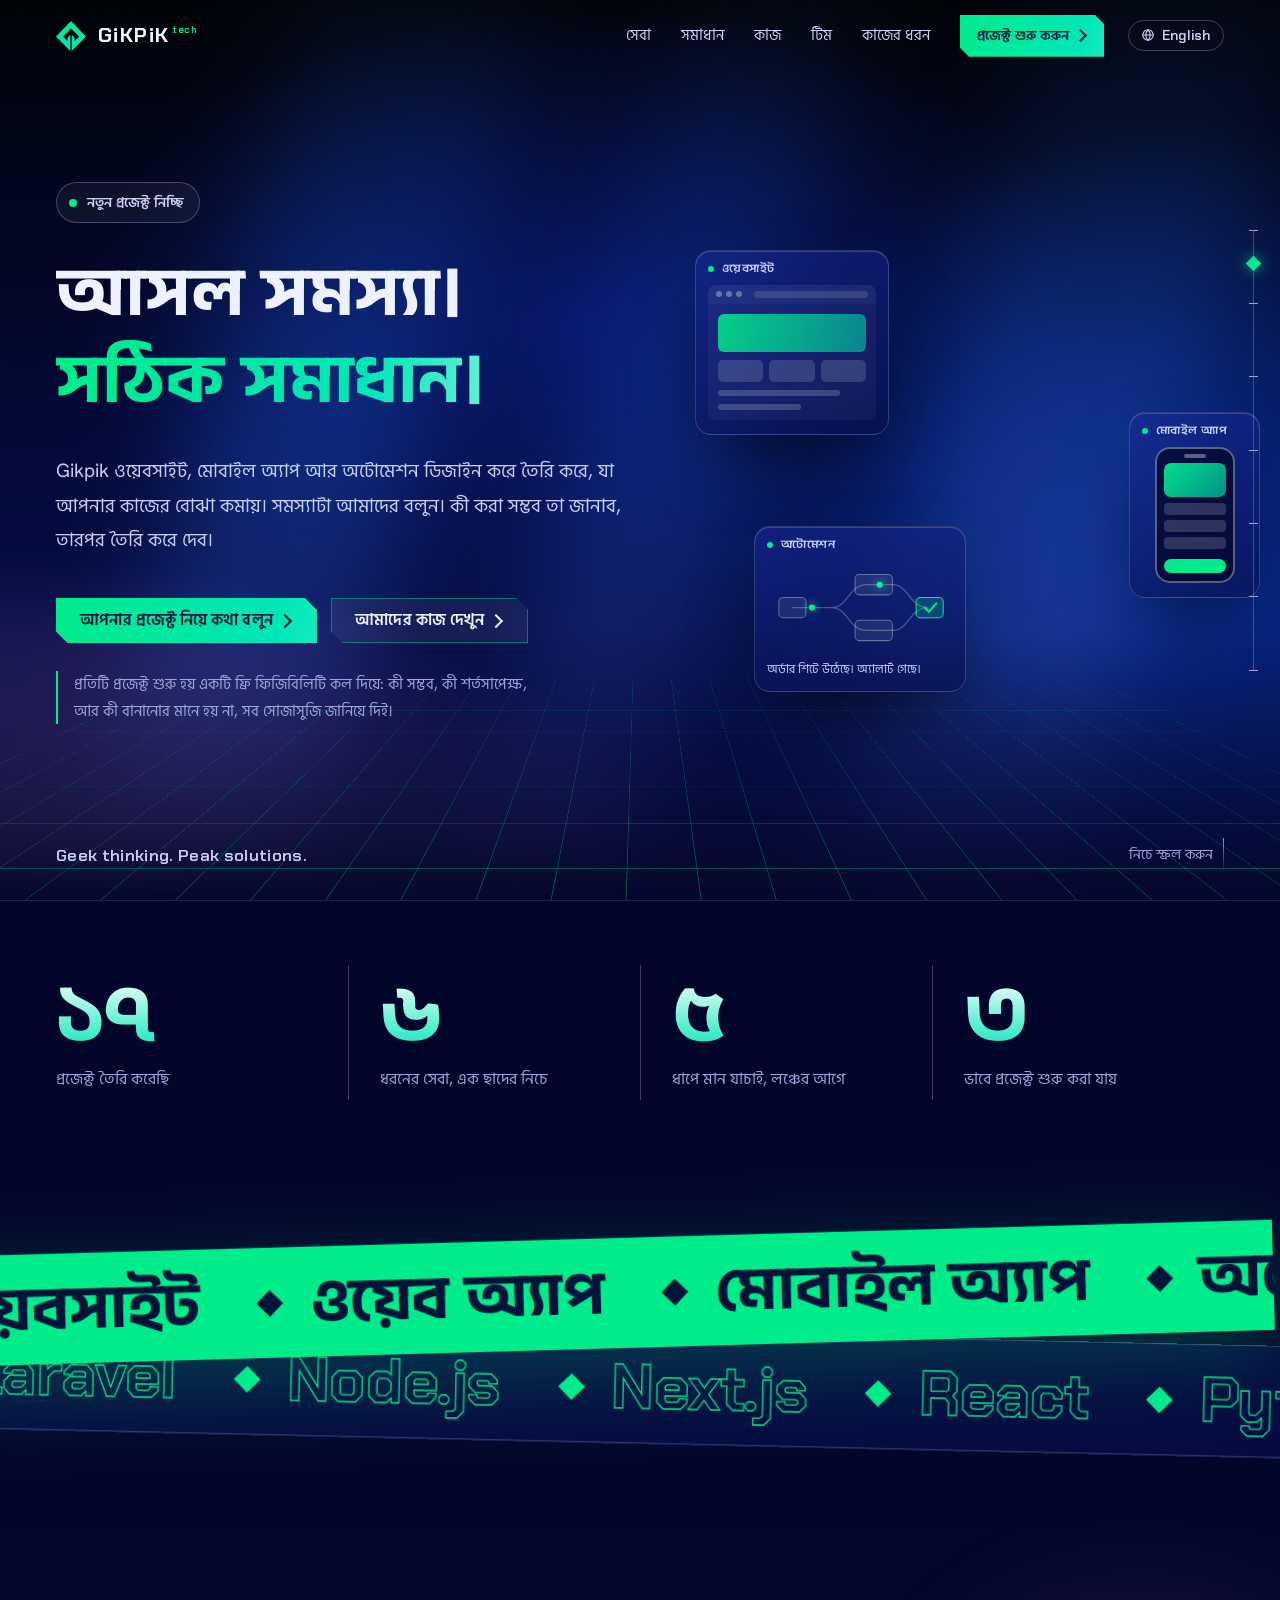
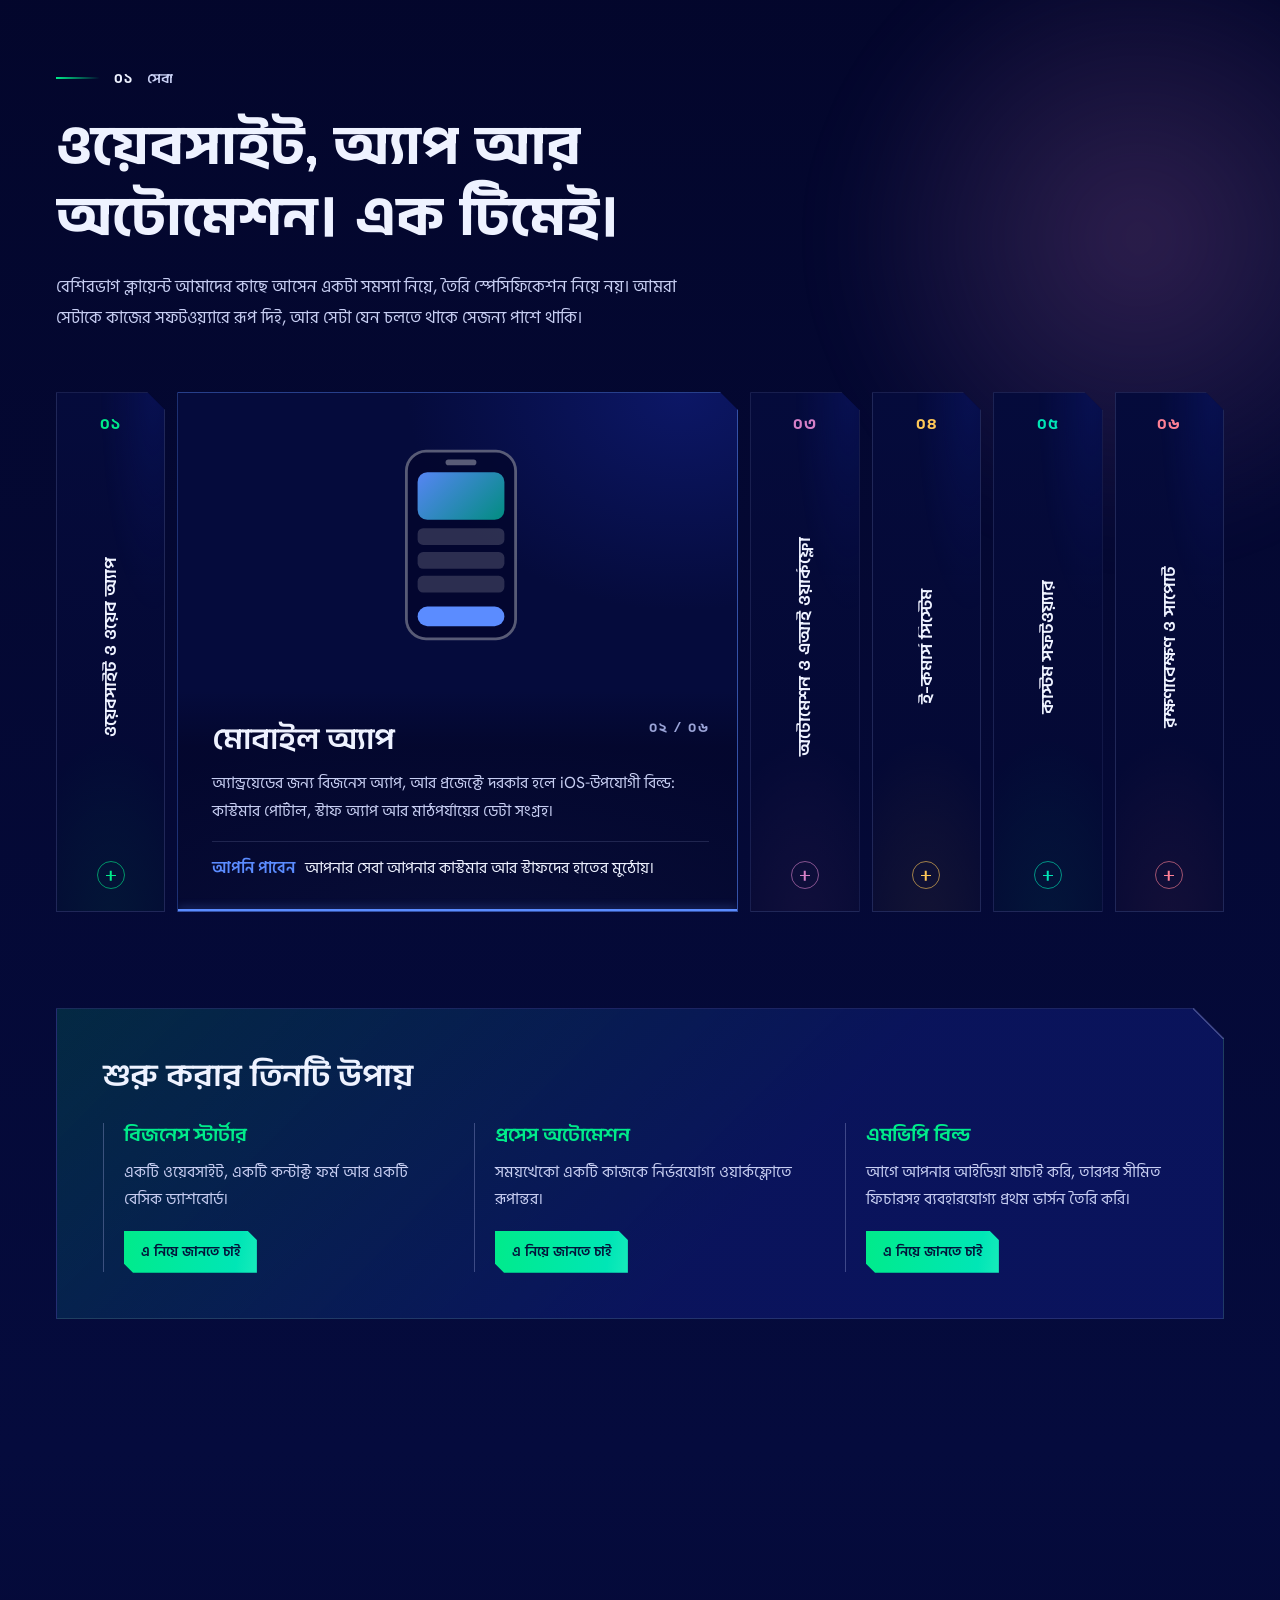
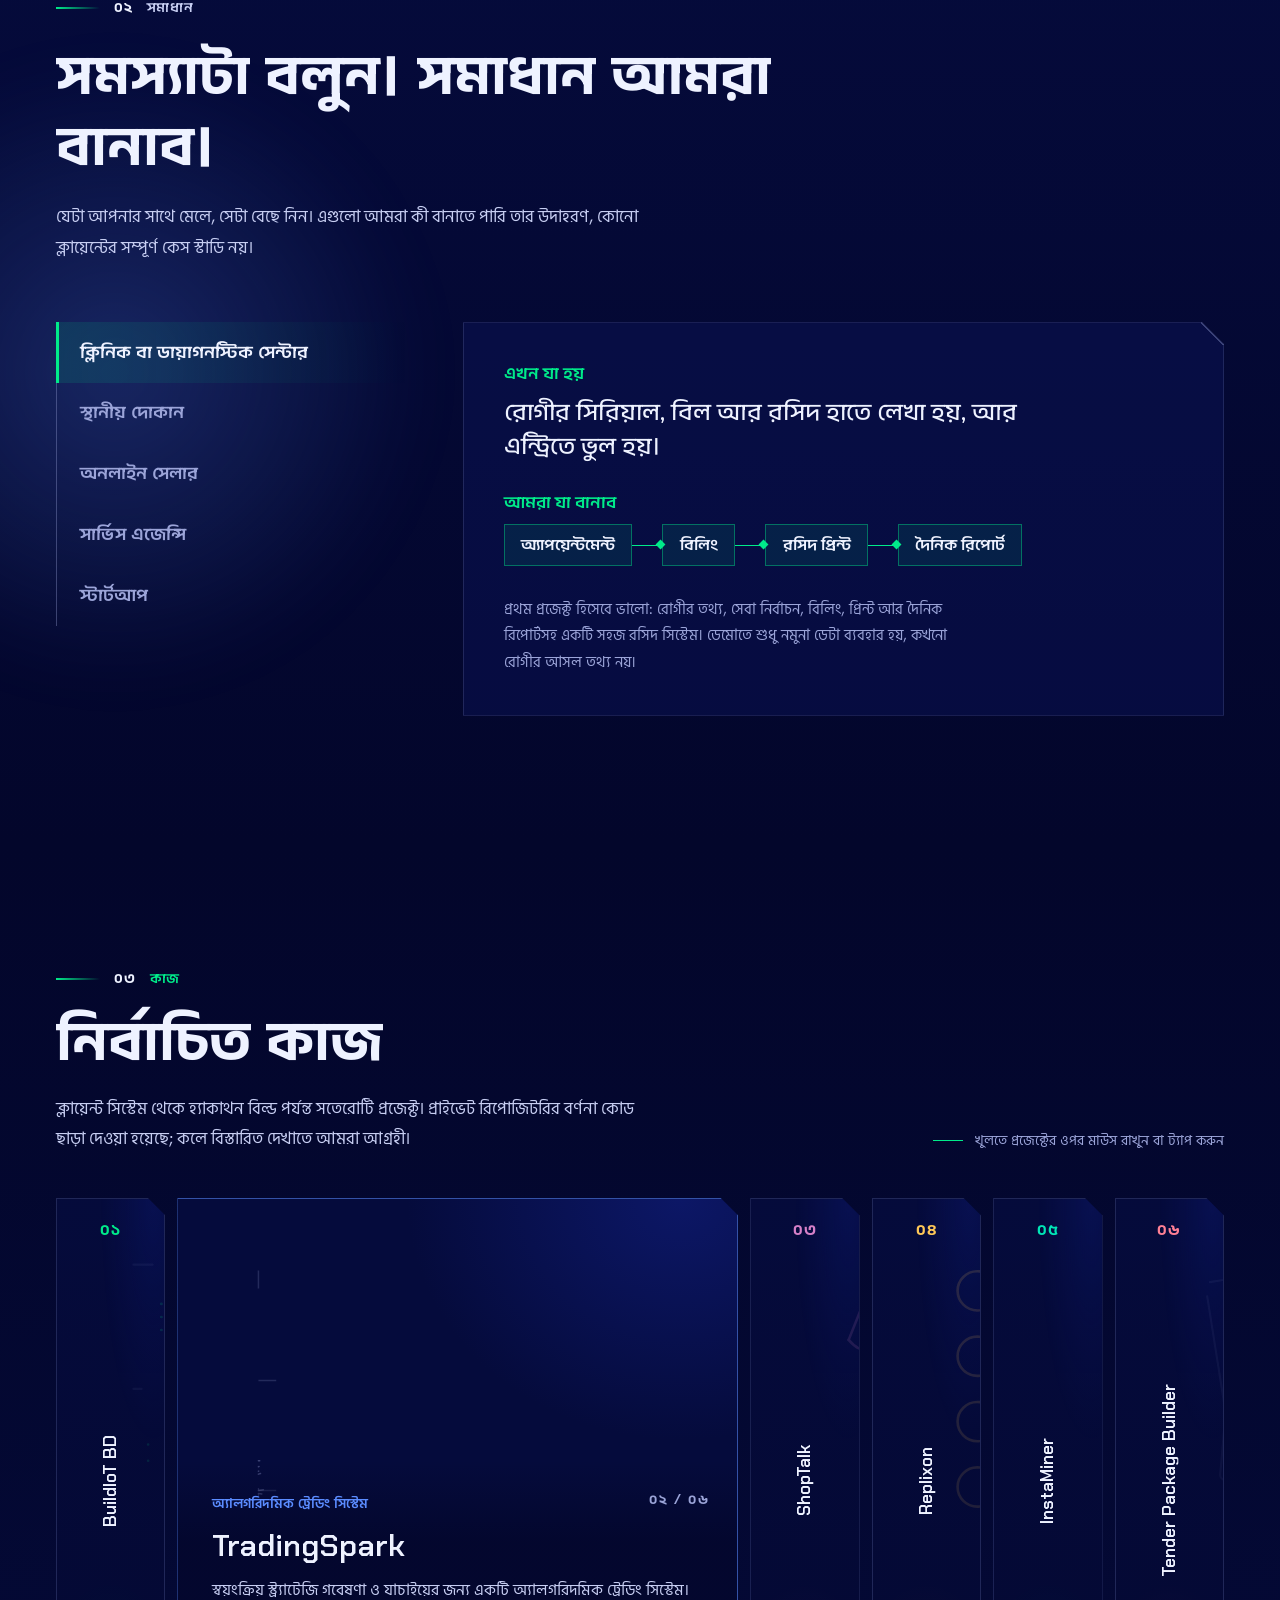
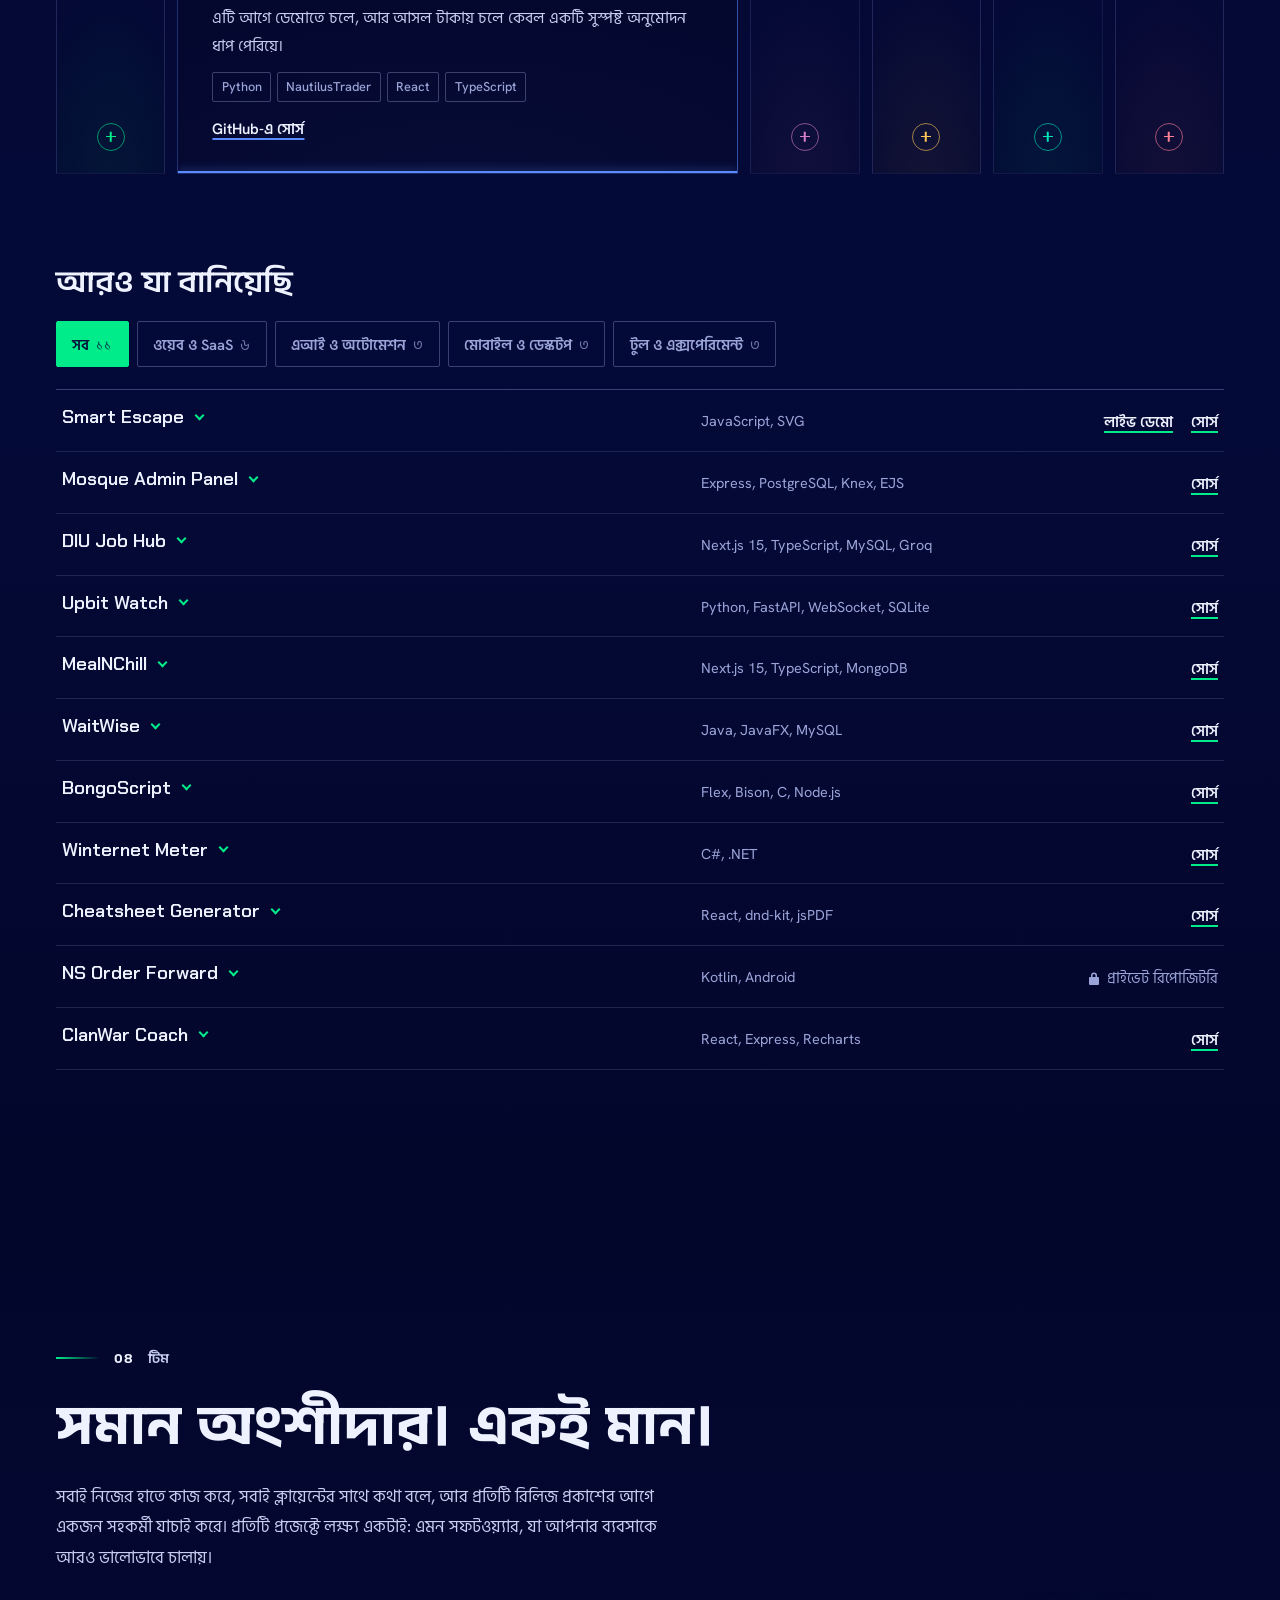
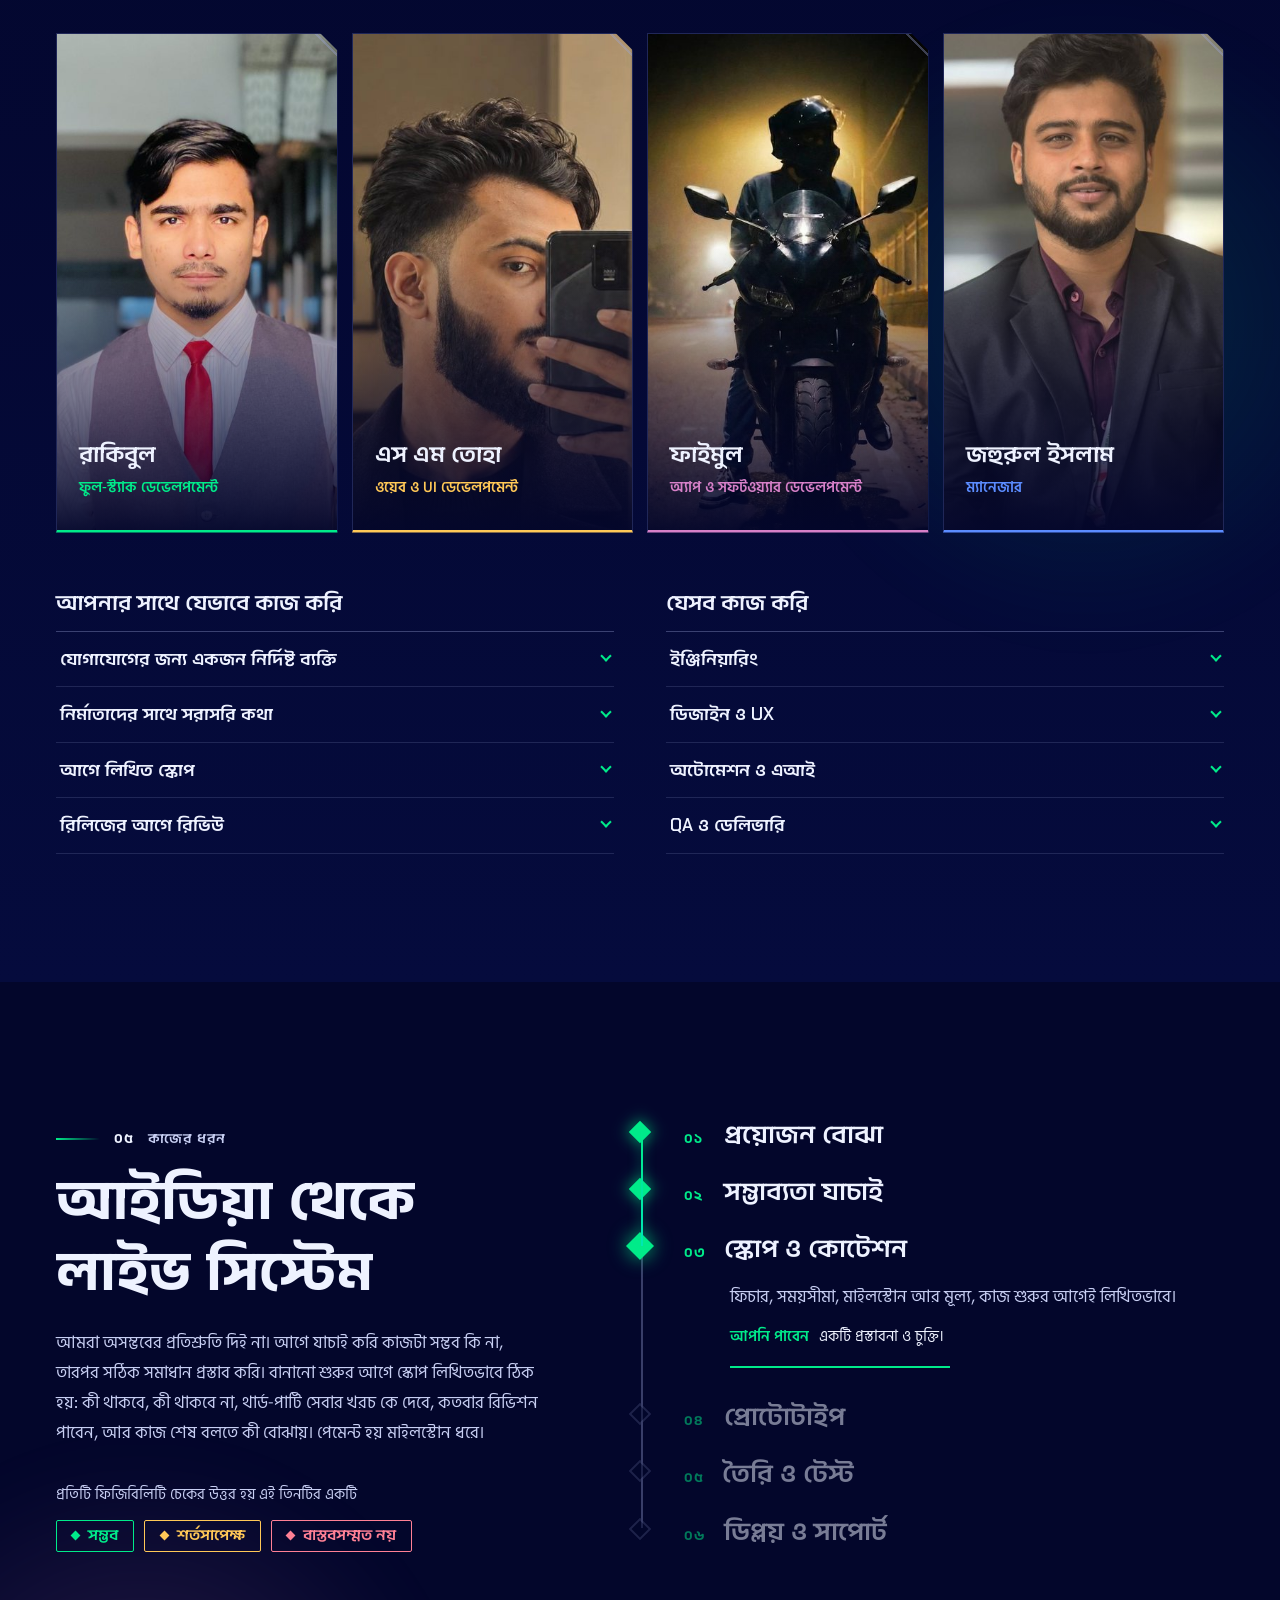
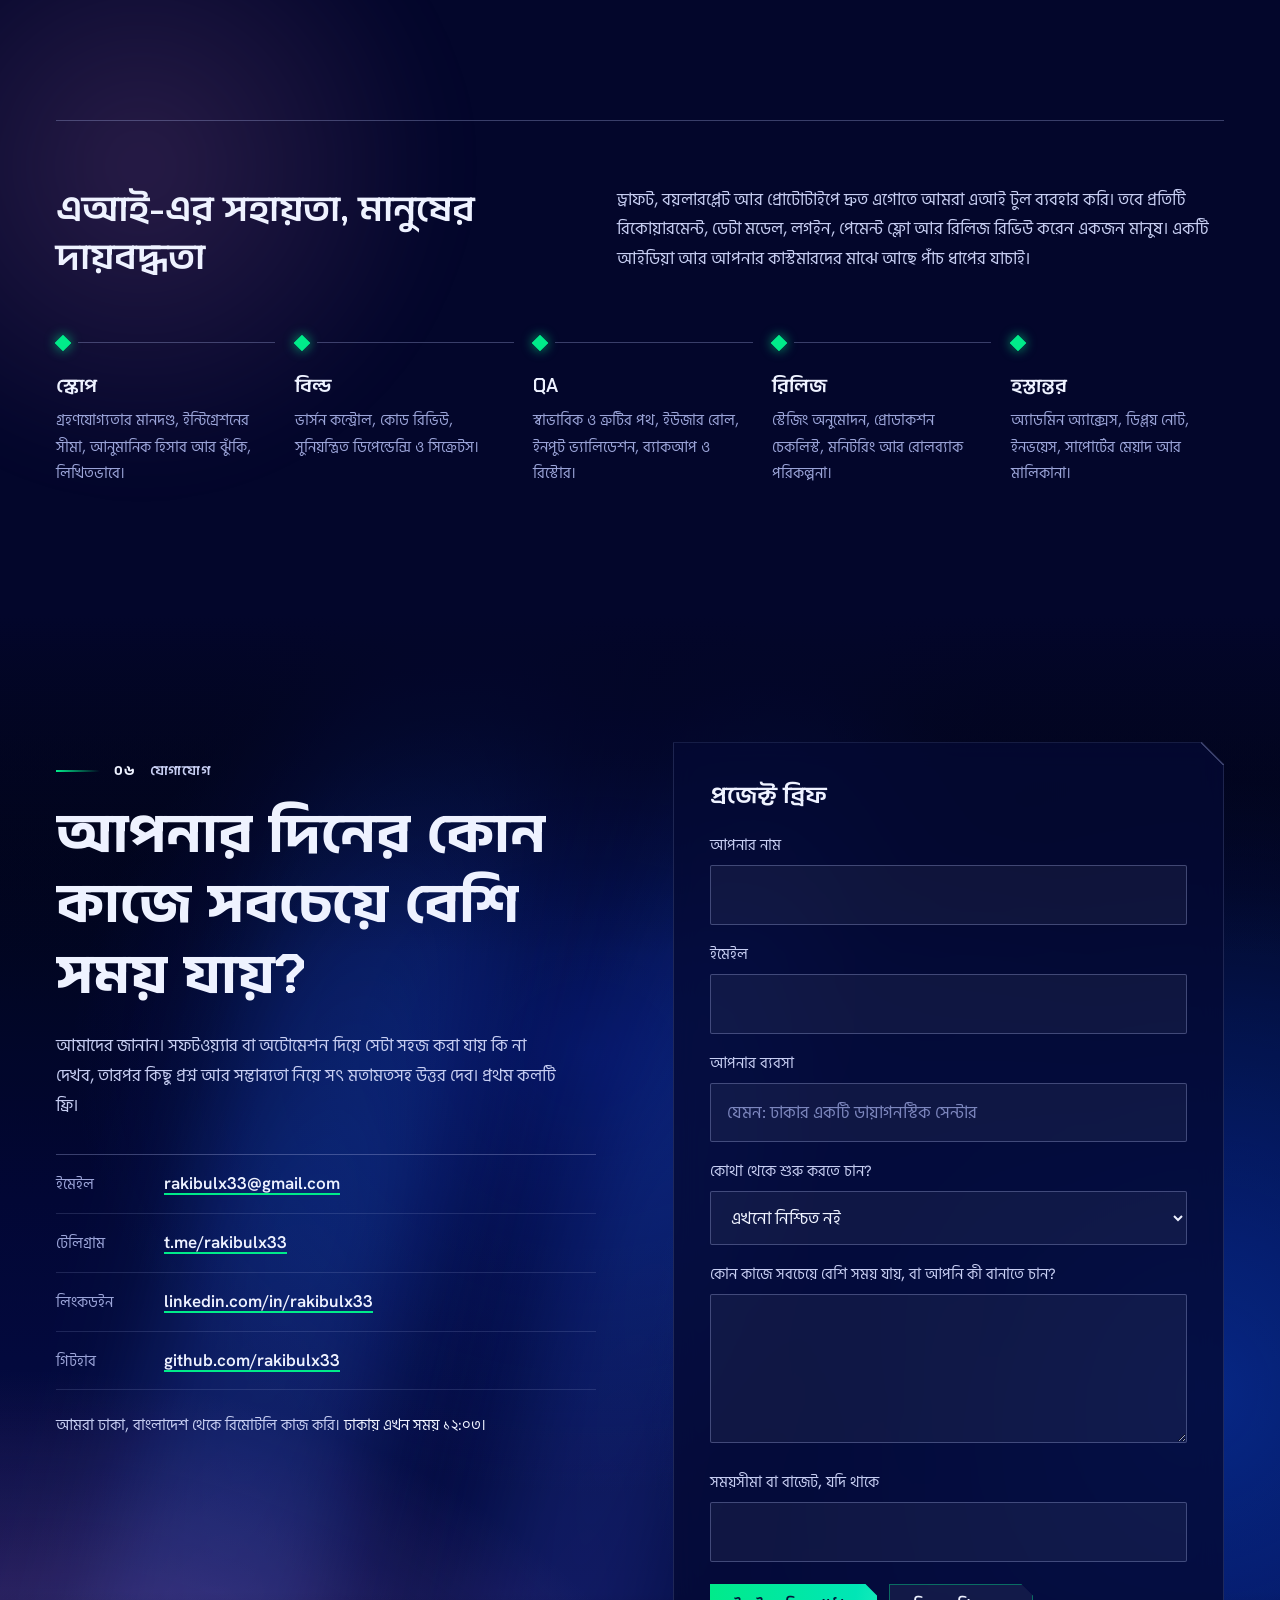
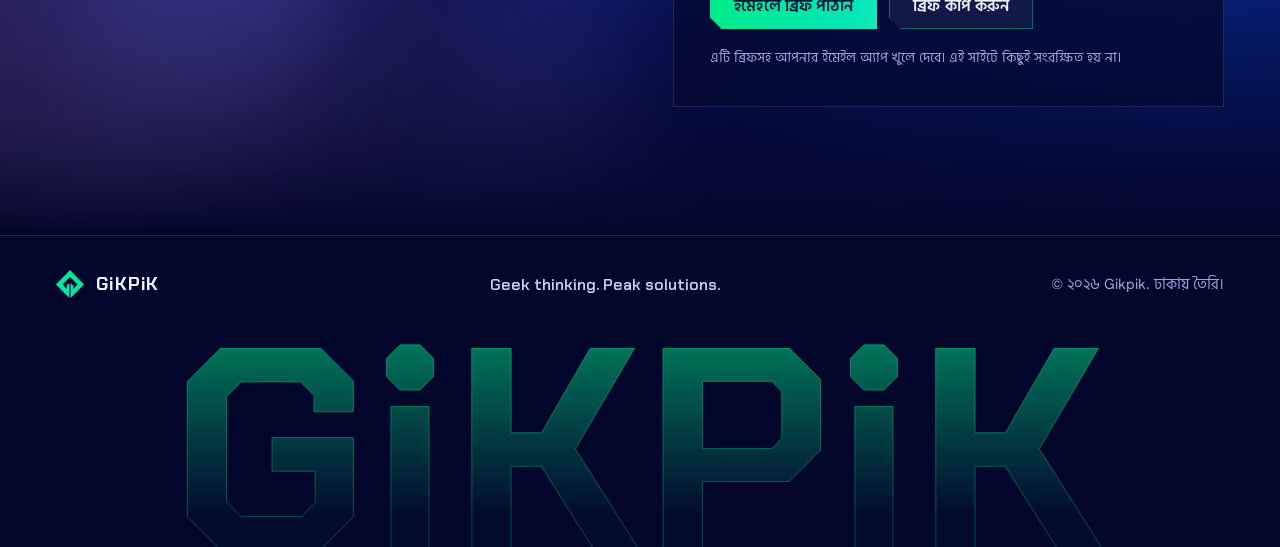
==== bn/index.html @ 2f80a482 "Bangla version at /bn/ with language switch - tools/build_bn.py generates bn/index.html from index.h" ====
<!doctype html>
<html lang="bn">
<head>
  <meta charset="utf-8">
  <meta name="viewport" content="width=device-width, initial-scale=1">
  <title>Gikpik | আসল সমস্যা। সঠিক সমাধান।</title>
  <meta name="description" content="Gikpik বাংলাদেশ ও দেশের বাইরের ব্যবসার জন্য ওয়েবসাইট, মোবাইল অ্যাপ আর অটোমেশন তৈরি করে, যাতে আপনার কাজের চাপ কমে। সমস্যাটা বলুন, আমরা জানাব কী করা সম্ভব।">
  <meta name="theme-color" content="#03062B">
  <meta name="color-scheme" content="dark">

  <link rel="canonical" href="https://rakibulx33.github.io/gikpik/bn/">
  <link rel="alternate" hreflang="en" href="https://rakibulx33.github.io/gikpik/">
  <link rel="alternate" hreflang="bn" href="https://rakibulx33.github.io/gikpik/bn/">
  <link rel="alternate" hreflang="x-default" href="https://rakibulx33.github.io/gikpik/">

  <meta property="og:type" content="website">
  <meta property="og:url" content="https://rakibulx33.github.io/gikpik/bn/">
  <meta property="og:locale" content="bn_BD">
  <meta property="og:locale:alternate" content="en_US">
  <meta property="og:site_name" content="Gikpik">
  <meta property="og:title" content="Gikpik | আসল সমস্যা। সঠিক সমাধান।">
  <meta property="og:description" content="পেশাদারদের হাতে তৈরি ওয়েবসাইট, মোবাইল অ্যাপ আর অটোমেশন, যারা ফলাফলের দায়িত্ব নেন। Geek thinking. Peak solutions.">
  <meta property="og:image" content="https://rakibulx33.github.io/gikpik/assets/brand/og.jpg">
  <meta property="og:image:width" content="1200">
  <meta property="og:image:height" content="630">
  <meta property="og:image:alt" content="Gikpik-এর লোগো: গাঢ় নীল অরোরা পটভূমিতে ঊর্ধ্বমুখী তীরসহ সবুজ হীরা">
  <meta name="twitter:card" content="summary_large_image">

  <link rel="icon" href="../assets/brand/favicon.svg" type="image/svg+xml">
  <link rel="apple-touch-icon" href="../assets/brand/apple-touch-icon.png">
  <link rel="preload" href="../assets/fonts/chakra-petch-latin-700-normal.woff2" as="font" type="font/woff2" crossorigin>
  <link rel="preload" href="../assets/fonts/hanken-grotesk-latin-wght-normal.woff2" as="font" type="font/woff2" crossorigin>
  <script>document.documentElement.classList.add("js");try{if(sessionStorage.getItem("gk-intro")==="1")document.documentElement.classList.add("gk-quick")}catch(e){}</script>
  <link rel="stylesheet" href="../css/styles.css">

  <script type="application/ld+json">
  {"@context":"https://schema.org","@type":"ProfessionalService","name":"Gikpik","slogan":"Geek thinking. Peak solutions.","description":"পেশাদারদের হাতে ওয়েবসাইট, মোবাইল অ্যাপ ও বিজনেস অটোমেশন তৈরি।","inLanguage":"bn","areaServed":["Bangladesh","Worldwide"],"address":{"@type":"PostalAddress","addressLocality":"Dhaka","addressCountry":"BD"}}
  </script>
</head>
<body>
  <div class="loader" id="loader" aria-hidden="true"><svg viewBox="0 0 512 512"><defs><linearGradient id="gkLoad" x1="0" y1="0" x2="0" y2="1"><stop offset="0" stop-color="#00EB8A"/><stop offset="1" stop-color="#00E6B6"/></linearGradient></defs><path d="M256.5,0 L512,265.5 L268.5,512 L268.5,240 L272.5,240 L318,285.5 L318,342 L394,266 L256.5,126 L119,266 L195,342 L195,285.5 L240.5,240 L244.5,240 L244.5,512 L0,265.5 Z"/></svg><p>GiKPiK</p><span class="ld-bar"><i></i></span></div>
  <a class="skip" href="#services">মূল বিষয়ে যান</a>
  <div class="progress" id="progress" aria-hidden="true"></div>
  <div class="cursor-glow" id="cursor-glow" aria-hidden="true"></div>

  <!-- ============ HEADER ============ -->
  <header class="site-header" id="site-header">
    <div class="container header-row">
      <a class="brand" href="#top" aria-label="Gikpik, শুরুতে ফিরে যান">
        <img src="../assets/brand/mark.svg" alt="" width="30" height="30">
        <span class="wordmark">GiKPiK<sup class="tld">.tech</sup></span>
      </a>
      <nav class="main-nav" id="main-nav" aria-label="প্রধান মেনু">
        <a href="#services">সেবা</a>
        <a href="#fit">সমাধান</a>
        <a href="#work">কাজ</a>
        <a href="#team">টিম</a>
        <a href="#process">কাজের ধরন</a>
        <a class="btn btn-primary btn-sm has-arrow" href="#contact">প্রজেক্ট শুরু করুন</a>
      </nav>
      <a class="lang-switch" href="../" hreflang="en" lang="en">English</a>
      <button class="menu-btn" id="menu-btn" aria-expanded="false" aria-controls="main-nav">
        <span class="sr">মেনু</span><i></i><i></i>
      </button>
    </div>
  </header>

  <!-- ============ ALTITUDE RAIL ============ -->
  <nav class="rail" id="rail" aria-hidden="true">
    <div class="rail-track"><span class="rail-marker" id="rail-marker"></span></div>
    <ul id="rail-list"></ul>
  </nav>

  <main>
  <!-- ============ HERO ============ -->
  <section class="hero" id="top">
    <div class="aurora" aria-hidden="true"><i></i><i></i><i></i></div>
    <div class="grid-floor" aria-hidden="true"></div>
    <div class="container hero-grid">
      <div class="hero-copy">
        <p class="status-pill"><span class="live" aria-hidden="true"></span>নতুন প্রজেক্ট নিচ্ছি</p>
        <h1 class="display">
          <span class="line"><span class="li">আসল সমস্যা।</span></span>
          <span class="line"><span class="li grad">সঠিক সমাধান।</span></span>
        </h1>
        <p class="lede">Gikpik ওয়েবসাইট, মোবাইল অ্যাপ আর অটোমেশন ডিজাইন করে তৈরি করে, যা আপনার কাজের বোঝা কমায়। সমস্যাটা আমাদের বলুন। কী করা সম্ভব তা জানাব, তারপর তৈরি করে দেব।</p>
        <div class="actions">
          <a class="btn btn-primary has-arrow" href="#contact">আপনার প্রজেক্ট নিয়ে কথা বলুন</a>
          <a class="btn btn-ghost has-arrow" href="#work">আমাদের কাজ দেখুন</a>
        </div>
        <p class="hero-note">প্রতিটি প্রজেক্ট শুরু হয় একটি ফ্রি ফিজিবিলিটি কল দিয়ে: কী সম্ভব, কী শর্তসাপেক্ষ, আর কী বানানোর মানে হয় না, সব সোজাসুজি জানিয়ে দিই।</p>
      </div>

      <div class="hero-stage" id="stage" aria-hidden="true">
        <canvas id="particles"></canvas>
        <div class="float f-web" data-depth="1.0"><div class="float-in"><p class="float-tag"><span class="live"></span>ওয়েবসাইট</p><div class="viz viz-web" aria-hidden="true"><div class="vb-bar"><i></i><i></i><i></i><span></span></div><div class="vb-body"><b class="vb-hero"></b><div class="vb-row"><i></i><i></i><i></i></div><u></u><u></u></div></div></div></div>
        <div class="float f-app" data-depth="1.6"><div class="float-in"><p class="float-tag"><span class="live"></span>মোবাইল অ্যাপ</p><div class="viz viz-app" aria-hidden="true"><div class="ph"><span class="notch"></span><b class="ph-card"></b><ul><li></li><li></li><li></li></ul><em class="ph-btn"></em></div></div></div></div>
        <div class="float f-flow" data-depth="1.3"><div class="float-in"><p class="float-tag"><span class="live"></span>অটোমেশন</p><div class="viz viz-flow" aria-hidden="true"><svg viewBox="0 0 220 110"><path class="fl-path" d="M30 55H76C96 55 96 28 118 28H148M76 55C96 55 96 82 118 82H148M148 28C168 28 168 55 190 55M148 82C168 82 168 55 190 55" fill="none"/><circle class="fl-dot" r="3.6"><animateMotion dur="2.6s" repeatCount="indefinite" path="M30 55H76C96 55 96 28 118 28H148C168 28 168 55 190 55"/></circle><circle class="fl-dot d2" r="3.6"><animateMotion dur="2.6s" begin="1.3s" repeatCount="indefinite" path="M30 55H76C96 55 96 82 118 82H148C168 82 168 55 190 55"/></circle><g class="fl-nodes"><rect x="14" y="43" width="32" height="24" rx="5"/><rect x="104" y="16" width="44" height="24" rx="5"/><rect x="104" y="70" width="44" height="24" rx="5"/><rect class="fl-done" x="176" y="43" width="32" height="24" rx="5"/></g><path class="fl-check" d="M186 55l5 5 9-10" fill="none"/></svg></div><p class="float-note">অর্ডার শিটে উঠেছে। অ্যালার্ট গেছে।</p></div></div>

        <svg class="mark" id="mark" viewBox="0 0 512 512" focusable="false">
          <defs>
            <linearGradient id="gkPeak" x1="0" y1="0" x2="0" y2="1">
              <stop offset="0" stop-color="#00EB8A"/>
              <stop offset="1" stop-color="#00E6B6"/>
            </linearGradient>
          </defs>
          <path fill="url(#gkPeak)" d="M256.5,0 L512,265.5 L268.5,512 L268.5,240 L272.5,240 L318,285.5 L318,342 L394,266 L256.5,126 L119,266 L195,342 L195,285.5 L240.5,240 L244.5,240 L244.5,512 L0,265.5 Z"/>
        </svg>
      </div>
    </div>

    <div class="container hero-foot">
      <p class="tagline">Geek thinking. Peak solutions.</p>
      <a class="climb" href="#services">নিচে স্ক্রল করুন</a>
    </div>
  </section>

  <!-- ============ NUMBERS ============ -->
  <section class="stats" aria-label="সংখ্যায় Gikpik">
    <div class="container stats-row">
      <div class="stat"><p class="num"><span data-count="17">১৭</span></p><p class="cap">প্রজেক্ট তৈরি করেছি</p></div>
      <div class="stat"><p class="num"><span data-count="6">৬</span></p><p class="cap">ধরনের সেবা, এক ছাদের নিচে</p></div>
      <div class="stat"><p class="num"><span data-count="5">৫</span></p><p class="cap">ধাপে মান যাচাই, লঞ্চের আগে</p></div>
      <div class="stat"><p class="num"><span data-count="3">৩</span></p><p class="cap">ভাবে প্রজেক্ট শুরু করা যায়</p></div>
    </div>
  </section>

  <!-- ============ MARQUEE BANDS ============ -->
  <div class="bands" aria-hidden="true">
    <div class="band band-mint" data-dir="-1">
      <div class="marquee">
        <ul><li>ওয়েবসাইট</li><li>ওয়েব অ্যাপ</li><li>মোবাইল অ্যাপ</li><li>অটোমেশন</li><li>এআই ওয়ার্কফ্লো</li><li>ই-কমার্স</li><li>ড্যাশবোর্ড</li><li>ইন্টিগ্রেশন</li></ul>
        <ul><li>ওয়েবসাইট</li><li>ওয়েব অ্যাপ</li><li>মোবাইল অ্যাপ</li><li>অটোমেশন</li><li>এআই ওয়ার্কফ্লো</li><li>ই-কমার্স</li><li>ড্যাশবোর্ড</li><li>ইন্টিগ্রেশন</li></ul>
      </div>
    </div>
    <div class="band band-line" data-dir="1">
      <div class="marquee">
        <ul><li>Laravel</li><li>Node.js</li><li>Next.js</li><li>React</li><li>Python</li><li>FastAPI</li><li>Kotlin</li><li>Supabase</li><li>PostgreSQL</li><li>Docker</li></ul>
        <ul><li>Laravel</li><li>Node.js</li><li>Next.js</li><li>React</li><li>Python</li><li>FastAPI</li><li>Kotlin</li><li>Supabase</li><li>PostgreSQL</li><li>Docker</li></ul>
      </div>
    </div>
  </div>

  <!-- ============ SERVICES ============ -->
  <section class="section services" id="services" data-label="সেবা">
    <div class="container">
      <header class="section-head">
        <h2 class="split">ওয়েবসাইট, অ্যাপ আর অটোমেশন। এক টিমেই।</h2>
        <p>বেশিরভাগ ক্লায়েন্ট আমাদের কাছে আসেন একটা সমস্যা নিয়ে, তৈরি স্পেসিফিকেশন নিয়ে নয়। আমরা সেটাকে কাজের সফটওয়্যারে রূপ দিই, আর সেটা যেন চলতে থাকে সেজন্য পাশে থাকি।</p>
      </header>

      <div class="xp-wrap xp-svc" id="svc">
        <article class="xp is-open" style="--ac:0,235,138">
          <button class="xp-hit" type="button" id="svc-btn-1" aria-expanded="true" aria-controls="svc-body-1">
            <span class="xp-num">০১</span>
            <span class="xp-title">ওয়েবসাইট ও ওয়েব অ্যাপ</span>
            <span class="xp-plus" aria-hidden="true"></span>
          </button>
          <div class="xp-panel">
            <div class="xp-art" aria-hidden="true"><div class="viz viz-web" aria-hidden="true"><div class="vb-bar"><i></i><i></i><i></i><span></span></div><div class="vb-body"><b class="vb-hero"></b><div class="vb-row"><i></i><i></i><i></i></div><u></u><u></u></div></div></div>
            <div class="xp-body" id="svc-body-1" role="region" aria-labelledby="svc-btn-1">
              <p class="xp-count" aria-hidden="true">০১ / ০৬</p>
              <h3>ওয়েবসাইট ও ওয়েব অ্যাপ</h3>
              <p class="xp-desc">বিজনেস সাইট, ল্যান্ডিং পেজ, ড্যাশবোর্ড, অ্যাডমিন প্যানেল, বুকিং সিস্টেম আর কাস্টমার পোর্টাল। রেসপন্সিভ, দ্রুত, আর এমনভাবে তৈরি যাতে পরেও সহজে রক্ষণাবেক্ষণ করা যায়।</p>
              <p class="result"><strong>আপনি পাবেন</strong> অনলাইনে আপনার ব্যবসা, আর প্রতিদিনের কাজ ডিজিটাল।</p>
            </div>
          </div>
          <span class="xp-timer" aria-hidden="true"></span>
        </article>
        <article class="xp" style="--ac:91,140,255">
          <button class="xp-hit" type="button" id="svc-btn-2" aria-expanded="false" aria-controls="svc-body-2">
            <span class="xp-num">০২</span>
            <span class="xp-title">মোবাইল অ্যাপ</span>
            <span class="xp-plus" aria-hidden="true"></span>
          </button>
          <div class="xp-panel">
            <div class="xp-art" aria-hidden="true"><div class="viz viz-app" aria-hidden="true"><div class="ph"><span class="notch"></span><b class="ph-card"></b><ul><li></li><li></li><li></li></ul><em class="ph-btn"></em></div></div></div>
            <div class="xp-body" id="svc-body-2" role="region" aria-labelledby="svc-btn-2">
              <p class="xp-count" aria-hidden="true">০২ / ০৬</p>
              <h3>মোবাইল অ্যাপ</h3>
              <p class="xp-desc">অ্যান্ড্রয়েডের জন্য বিজনেস অ্যাপ, আর প্রজেক্টে দরকার হলে iOS-উপযোগী বিল্ড: কাস্টমার পোর্টাল, স্টাফ অ্যাপ আর মাঠপর্যায়ের ডেটা সংগ্রহ।</p>
              <p class="result"><strong>আপনি পাবেন</strong> আপনার সেবা আপনার কাস্টমার আর স্টাফদের হাতের মুঠোয়।</p>
            </div>
          </div>
          <span class="xp-timer" aria-hidden="true"></span>
        </article>
        <article class="xp" style="--ac:214,128,200">
          <button class="xp-hit" type="button" id="svc-btn-3" aria-expanded="false" aria-controls="svc-body-3">
            <span class="xp-num">০৩</span>
            <span class="xp-title">অটোমেশন ও এআই ওয়ার্কফ্লো</span>
            <span class="xp-plus" aria-hidden="true"></span>
          </button>
          <div class="xp-panel">
            <div class="xp-art" aria-hidden="true"><div class="viz viz-flow" aria-hidden="true"><svg viewBox="0 0 220 110"><path class="fl-path" d="M30 55H76C96 55 96 28 118 28H148M76 55C96 55 96 82 118 82H148M148 28C168 28 168 55 190 55M148 82C168 82 168 55 190 55" fill="none"/><circle class="fl-dot" r="3.6"><animateMotion dur="2.6s" repeatCount="indefinite" path="M30 55H76C96 55 96 28 118 28H148C168 28 168 55 190 55"/></circle><circle class="fl-dot d2" r="3.6"><animateMotion dur="2.6s" begin="1.3s" repeatCount="indefinite" path="M30 55H76C96 55 96 82 118 82H148C168 82 168 55 190 55"/></circle><g class="fl-nodes"><rect x="14" y="43" width="32" height="24" rx="5"/><rect x="104" y="16" width="44" height="24" rx="5"/><rect x="104" y="70" width="44" height="24" rx="5"/><rect class="fl-done" x="176" y="43" width="32" height="24" rx="5"/></g><path class="fl-check" d="M186 55l5 5 9-10" fill="none"/></svg></div></div>
            <div class="xp-body" id="svc-body-3" role="region" aria-labelledby="svc-btn-3">
              <p class="xp-count" aria-hidden="true">০৩ / ০৬</p>
              <h3>অটোমেশন ও এআই ওয়ার্কফ্লো</h3>
              <p class="xp-desc">ফর্ম থেকে স্প্রেডশিট, সেখান থেকে নোটিফিকেশন। সিআরএম ফলো-আপ, ডকুমেন্ট প্রসেসিং, অনুমোদন, এপিআই ইন্টিগ্রেশন আর এআই-সহায়ক কাস্টমার সাপোর্ট।</p>
              <p class="result"><strong>আপনি পাবেন</strong> একই কাজ বারবার করতে হয় কম, প্রশাসনিক কাজে সময় নষ্ট হয় কম।</p>
            </div>
          </div>
          <span class="xp-timer" aria-hidden="true"></span>
        </article>
        <article class="xp" style="--ac:255,200,87">
          <button class="xp-hit" type="button" id="svc-btn-4" aria-expanded="false" aria-controls="svc-body-4">
            <span class="xp-num">০৪</span>
            <span class="xp-title">ই-কমার্স সিস্টেম</span>
            <span class="xp-plus" aria-hidden="true"></span>
          </button>
          <div class="xp-panel">
            <div class="xp-art" aria-hidden="true"><div class="viz viz-shop" aria-hidden="true"><div class="vs-grid"><i></i><i></i><i></i><i></i></div><div class="vs-cart"><span class="vs-ico"></span><b>3</b></div></div></div>
            <div class="xp-body" id="svc-body-4" role="region" aria-labelledby="svc-btn-4">
              <p class="xp-count" aria-hidden="true">০৪ / ০৬</p>
              <h3>ই-কমার্স সিস্টেম</h3>
              <p class="xp-desc">অনলাইন স্টোর, প্রোডাক্ট ও অর্ডার ম্যানেজমেন্ট, ইনভেন্টরি সিঙ্ক, ইনভয়েস, শিপিং, আর প্রতিটি প্রোভাইডারের নিয়ম মেনে পেমেন্ট ইন্টিগ্রেশন।</p>
              <p class="result"><strong>আপনি পাবেন</strong> এমন একটি স্টোর, যা প্রতিদিন ঠিকঠাক চলে।</p>
            </div>
          </div>
          <span class="xp-timer" aria-hidden="true"></span>
        </article>
        <article class="xp" style="--ac:0,230,182">
          <button class="xp-hit" type="button" id="svc-btn-5" aria-expanded="false" aria-controls="svc-body-5">
            <span class="xp-num">০৫</span>
            <span class="xp-title">কাস্টম সফটওয়্যার</span>
            <span class="xp-plus" aria-hidden="true"></span>
          </button>
          <div class="xp-panel">
            <div class="xp-art" aria-hidden="true"><div class="viz viz-dash" aria-hidden="true"><div class="vd-kpi"><i></i><i></i><i></i></div><div class="vd-bars"><i></i><i></i><i></i><i></i><i></i><i></i></div></div></div>
            <div class="xp-body" id="svc-body-5" role="region" aria-labelledby="svc-btn-5">
              <p class="xp-count" aria-hidden="true">০৫ / ০৬</p>
              <h3>কাস্টম সফটওয়্যার</h3>
              <p class="xp-desc">অফিস ম্যানেজমেন্ট, ইনভেন্টরি, বিলিং, রিপোর্টিং, POS-যুক্ত টুল আর ইন্টারনাল এপিআই।</p>
              <p class="result"><strong>আপনি পাবেন</strong> আপনার অফিস আসলে যেভাবে চলে, সেভাবেই বানানো টুল।</p>
            </div>
          </div>
          <span class="xp-timer" aria-hidden="true"></span>
        </article>
        <article class="xp" style="--ac:255,128,149">
          <button class="xp-hit" type="button" id="svc-btn-6" aria-expanded="false" aria-controls="svc-body-6">
            <span class="xp-num">০৬</span>
            <span class="xp-title">রক্ষণাবেক্ষণ ও সাপোর্ট</span>
            <span class="xp-plus" aria-hidden="true"></span>
          </button>
          <div class="xp-panel">
            <div class="xp-art" aria-hidden="true"><div class="viz viz-pulse" aria-hidden="true"><svg viewBox="0 0 240 80"><path class="vp-base" d="M0 44H240"/><path class="vp-line" d="M0 44H70L82 20L96 66L108 32L118 44H160L168 36L176 50L184 44H240"/></svg><p class="vp-label"><span class="live"></span>মনিটরিং চালু</p></div></div>
            <div class="xp-body" id="svc-body-6" role="region" aria-labelledby="svc-btn-6">
              <p class="xp-count" aria-hidden="true">০৬ / ০৬</p>
              <h3>রক্ষণাবেক্ষণ ও সাপোর্ট</h3>
              <p class="xp-desc">বাগ ফিক্স, হোস্টিং ও ডিপ্লয়মেন্ট, ব্যাকআপ, পারফরম্যান্স চেক, ফিচার আপডেট আর ডকুমেন্টেশন।</p>
              <p class="result"><strong>আপনি পাবেন</strong> এমন সিস্টেম, যা থাকে দ্রুত, নিরাপদ আর হালনাগাদ।</p>
            </div>
          </div>
          <span class="xp-timer" aria-hidden="true"></span>
        </article>
      </div>

      <div class="offers cut glow">
        <h3>শুরু করার তিনটি উপায়</h3>
        <div class="offer-row">
          <div class="offer">
            <h4>বিজনেস স্টার্টার</h4>
            <p>একটি ওয়েবসাইট, একটি কন্টাক্ট ফর্ম আর একটি বেসিক ড্যাশবোর্ড।</p>
            <button type="button" class="btn btn-primary btn-sm" data-offer="Business Starter">এ নিয়ে জানতে চাই</button>
          </div>
          <div class="offer">
            <h4>প্রসেস অটোমেশন</h4>
            <p>সময়খেকো একটি কাজকে নির্ভরযোগ্য ওয়ার্কফ্লোতে রূপান্তর।</p>
            <button type="button" class="btn btn-primary btn-sm" data-offer="Process Automation">এ নিয়ে জানতে চাই</button>
          </div>
          <div class="offer">
            <h4>এমভিপি বিল্ড</h4>
            <p>আগে আপনার আইডিয়া যাচাই করি, তারপর সীমিত ফিচারসহ ব্যবহারযোগ্য প্রথম ভার্সন তৈরি করি।</p>
            <button type="button" class="btn btn-primary btn-sm" data-offer="MVP Build">এ নিয়ে জানতে চাই</button>
          </div>
        </div>
      </div>
    </div>
  </section>

  <!-- ============ SOLUTIONS ============ -->
  <section class="section fit" id="fit" data-label="সমাধান">
    <div class="container">
      <header class="section-head">
        <h2 class="split">সমস্যাটা বলুন। সমাধান আমরা বানাব।</h2>
        <p>যেটা আপনার সাথে মেলে, সেটা বেছে নিন। এগুলো আমরা কী বানাতে পারি তার উদাহরণ, কোনো ক্লায়েন্টের সম্পূর্ণ কেস স্টাডি নয়।</p>
      </header>

      <div class="fit-grid">
        <div class="tabs" role="tablist" aria-label="ব্যবসার ধরন" id="tabs">
          <button role="tab" id="tab-clinic" aria-selected="true" aria-controls="panel" data-key="clinic">ক্লিনিক বা ডায়াগনস্টিক সেন্টার</button>
          <button role="tab" id="tab-shop" aria-selected="false" aria-controls="panel" data-key="shop" tabindex="-1">স্থানীয় দোকান</button>
          <button role="tab" id="tab-seller" aria-selected="false" aria-controls="panel" data-key="seller" tabindex="-1">অনলাইন সেলার</button>
          <button role="tab" id="tab-agency" aria-selected="false" aria-controls="panel" data-key="agency" tabindex="-1">সার্ভিস এজেন্সি</button>
          <button role="tab" id="tab-startup" aria-selected="false" aria-controls="panel" data-key="startup" tabindex="-1">স্টার্টআপ</button>
        </div>

        <div class="panel cut glow" id="panel" role="tabpanel" aria-labelledby="tab-clinic" tabindex="0">
          <div class="panel-block">
            <h3>এখন যা হয়</h3>
            <p id="panel-today"></p>
          </div>
          <div class="panel-block">
            <h3>আমরা যা বানাব</h3>
            <ol class="flow" id="panel-flow"></ol>
          </div>
          <p class="panel-foot" id="panel-foot"></p>
        </div>
      </div>
    </div>
  </section>

  <!-- ============ WORK ============ -->
  <section class="work" id="work" data-label="কাজ">
    <div class="container">
      <header class="work-head">
        <div>
          <h2 class="split">নির্বাচিত কাজ</h2>
          <p>ক্লায়েন্ট সিস্টেম থেকে হ্যাকাথন বিল্ড পর্যন্ত সতেরোটি প্রজেক্ট। প্রাইভেট রিপোজিটরির বর্ণনা কোড ছাড়া দেওয়া হয়েছে; কলে বিস্তারিত দেখাতে আমরা আগ্রহী।</p>
        </div>
        <p class="xp-hint" aria-hidden="true">খুলতে প্রজেক্টের ওপর মাউস রাখুন বা ট্যাপ করুন</p>
      </header>

      <div class="xp-wrap" id="xp">
        <article class="xp is-open" style="--ac:0,235,138">
          <button class="xp-hit" type="button" id="xp-btn-1" aria-expanded="true" aria-controls="xp-body-1">
            <span class="xp-num">০১</span>
            <span class="xp-title">BuildIoT BD</span>
            <span class="xp-plus" aria-hidden="true"></span>
          </button>
          <div class="xp-panel">
            <div class="xp-art" aria-hidden="true">
          <svg class="plate" viewBox="0 0 320 200" aria-hidden="true" focusable="false">
          <g class="p-dim">
          <rect x="24" y="28" width="84" height="64" rx="3"/><rect x="118" y="28" width="84" height="64" rx="3"/><rect x="212" y="28" width="84" height="64" rx="3"/>
          <rect x="24" y="104" width="84" height="64" rx="3"/><rect x="118" y="104" width="84" height="64" rx="3"/><rect x="212" y="104" width="84" height="64" rx="3"/>
          </g>
          <g class="p-line">
          <rect x="50" y="44" width="32" height="32"/>
          <path d="M44 52h6M44 60h6M44 68h6M82 52h6M82 60h6M82 68h6M58 38v6M66 38v6M74 38v6M58 76v6M66 76v6M74 76v6"/>
          <path d="M130 72h26v-16h34"/><circle cx="190" cy="56" r="3"/>
          <path d="M226 78v-18M238 78v-30M250 78v-24M262 78v-12M274 78v-22"/>
          <path d="M36 148h40M36 138h26"/><rect x="36" y="154" width="26" height="8" rx="4" class="p-solid"/>
          <path d="M130 124h46M130 134h30"/><circle cx="278" cy="136" r="14"/><path d="M270 132h4l3 10h10l3-8h-16"/>
          </g>
          </svg>
            </div>
            <div class="xp-body" id="xp-body-1" role="region" aria-labelledby="xp-btn-1">
              <p class="xp-count" aria-hidden="true">০১ / ০৬</p>
              <p class="kind">ই-কমার্স প্ল্যাটফর্ম</p>
              <h3>BuildIoT BD</h3>
              <p class="xp-desc">বাংলাদেশে ইলেকট্রনিক্স ও আইওটি পার্টসের পূর্ণাঙ্গ অনলাইন স্টোর, যেখানে আছে কাস্টমার অ্যাকাউন্ট, লোকাল পেমেন্ট ও ডেলিভারি, আর স্টাফদের জন্য অ্যাডমিন প্যানেল।</p>
              <ul class="chips"><li>Laravel</li><li>Tailwind CSS</li></ul>
              <p class="status"><span class="lock">প্রাইভেট রিপোজিটরি</span></p>
            </div>
          </div>
          <span class="xp-timer" aria-hidden="true"></span>
        </article>
        <article class="xp" style="--ac:91,140,255">
          <button class="xp-hit" type="button" id="xp-btn-2" aria-expanded="false" aria-controls="xp-body-2">
            <span class="xp-num">০২</span>
            <span class="xp-title">TradingSpark</span>
            <span class="xp-plus" aria-hidden="true"></span>
          </button>
          <div class="xp-panel">
            <div class="xp-art" aria-hidden="true">
          <svg class="plate" viewBox="0 0 320 200" aria-hidden="true" focusable="false">
          <path class="p-grid" d="M24 28v148M24 176h272M24 102h272"/>
          <g class="p-dim p-thin">
          <path d="M24,176 L54,171 L84,176 L115,182 L145,182 L175,174 L205,180 L236,182 L266,182 L296,182"/>
          <path d="M24,178 L54,182 L84,176 L115,170 L145,169 L175,156 L205,159 L236,165 L266,162 L296,171"/>
          <path d="M24,165 L54,155 L84,143 L115,157 L145,151 L175,144 L205,155 L236,163 L266,153 L296,148"/>
          <path d="M24,156 L54,154 L84,147 L115,142 L145,131 L175,118 L205,103 L236,111 L266,116 L296,116"/>
          <path d="M24,160 L54,152 L84,136 L115,127 L145,115 L175,103 L205,105 L236,100 L266,96 L296,89"/>
          <path d="M24,163 L54,154 L84,156 L115,155 L145,166 L175,157 L205,170 L236,159 L266,163 L296,164"/>
          <path d="M24,179 L54,174 L84,177 L115,182 L145,172 L175,164 L205,171 L236,181 L266,182 L296,182"/>
          <path d="M24,175 L54,182 L84,179 L115,164 L145,159 L175,165 L205,158 L236,145 L266,134 L296,138"/>
          <path d="M24,166 L54,172 L84,182 L115,182 L145,178 L175,182 L205,182 L236,182 L266,182 L296,182"/>
          <path d="M24,173 L54,182 L84,178 L115,169 L145,166 L175,171 L205,177 L236,171 L266,166 L296,182"/>
          <path d="M24,179 L54,182 L84,170 L115,155 L145,147 L175,151 L205,153 L236,159 L266,168 L296,171"/>
          <path d="M24,143 L54,149 L84,148 L115,138 L145,124 L175,115 L205,106 L236,101 L266,95 L296,83"/>
          <path d="M24,161 L54,148 L84,143 L115,129 L145,135 L175,134 L205,130 L236,131 L266,121 L296,105"/>
          <path d="M24,169 L54,161 L84,154 L115,162 L145,147 L175,144 L205,139 L236,131 L266,136 L296,127"/>
          </g>
          <path class="p-line p-hero" d="M24,170 L54,157 L84,155 L115,134 L145,117 L175,111 L205,91 L236,78 L266,52 L296,36"/>
          <circle class="p-dot" cx="296" cy="36" r="4.5"/>
          </svg>
            </div>
            <div class="xp-body" id="xp-body-2" role="region" aria-labelledby="xp-btn-2">
              <p class="xp-count" aria-hidden="true">০২ / ০৬</p>
              <p class="kind">অ্যালগরিদমিক ট্রেডিং সিস্টেম</p>
              <h3>TradingSpark</h3>
              <p class="xp-desc">স্বয়ংক্রিয় স্ট্র্যাটেজি গবেষণা ও যাচাইয়ের জন্য একটি অ্যালগরিদমিক ট্রেডিং সিস্টেম। এটি আগে ডেমোতে চলে, আর আসল টাকায় চলে কেবল একটি সুস্পষ্ট অনুমোদন ধাপ পেরিয়ে।</p>
              <ul class="chips"><li>Python</li><li>NautilusTrader</li><li>React</li><li>TypeScript</li></ul>
              <p class="status"><a href="https://github.com/rakibulx33/tradingspark" rel="noopener">GitHub-এ সোর্স</a></p>
            </div>
          </div>
          <span class="xp-timer" aria-hidden="true"></span>
        </article>
        <article class="xp" style="--ac:214,128,200">
          <button class="xp-hit" type="button" id="xp-btn-3" aria-expanded="false" aria-controls="xp-body-3">
            <span class="xp-num">০৩</span>
            <span class="xp-title">ShopTalk</span>
            <span class="xp-plus" aria-hidden="true"></span>
          </button>
          <div class="xp-panel">
            <div class="xp-art" aria-hidden="true">
          <svg class="plate" viewBox="0 0 320 200" aria-hidden="true" focusable="false">
          <g class="p-line">
          <path d="M40 74l12-30h120l12 30"/><path d="M40 74q10 12 20 0q10 12 20 0q10 12 20 0q10 12 20 0q10 12 20 0q10 12 20 0"/>
          <path d="M48 86v82h128v-82"/><rect x="64" y="104" width="32" height="64"/><rect x="112" y="104" width="48" height="30"/>
          </g>
          <g class="p-dim"><path d="M112 144h48M112 154h30"/></g>
          <g class="p-line">
          <path d="M206 56h82a6 6 0 0 1 6 6v46a6 6 0 0 1-6 6h-52l-16 14v-14h-14a6 6 0 0 1-6-6V62a6 6 0 0 1 6-6z"/>
          <path class="p-bars" d="M226 80v8M236 74v20M246 70v28M256 76v16M266 72v24M276 80v8"/>
          </g>
          <g class="p-dim"><path d="M214 148h74M214 160h50"/></g>
          </svg>
            </div>
            <div class="xp-body" id="xp-body-3" role="region" aria-labelledby="xp-btn-3">
              <p class="xp-count" aria-hidden="true">০৩ / ০৬</p>
              <p class="kind">মাল্টি-টেন্যান্ট SaaS</p>
              <h3>ShopTalk</h3>
              <p class="xp-desc">মাল্টি-টেন্যান্ট স্টোরফ্রন্ট প্ল্যাটফর্ম, যেখানে প্রতিটি দোকান পায় একটি এআই অ্যাসিস্ট্যান্ট, যা ভয়েস ও চ্যাটে কাস্টমারদের প্রোডাক্ট খুঁজে দেয়।</p>
              <ul class="chips"><li>Next.js</li><li>Supabase</li><li>AI</li></ul>
              <p class="status"><span class="lock">প্রাইভেট রিপোজিটরি</span></p>
            </div>
          </div>
          <span class="xp-timer" aria-hidden="true"></span>
        </article>
        <article class="xp" style="--ac:255,200,87">
          <button class="xp-hit" type="button" id="xp-btn-4" aria-expanded="false" aria-controls="xp-body-4">
            <span class="xp-num">০৪</span>
            <span class="xp-title">Replixon</span>
            <span class="xp-plus" aria-hidden="true"></span>
          </button>
          <div class="xp-panel">
            <div class="xp-art" aria-hidden="true">
          <svg class="plate" viewBox="0 0 320 200" aria-hidden="true" focusable="false">
          <g class="p-line">
          <circle cx="44" cy="44" r="12"/><circle cx="44" cy="84" r="12"/><circle cx="44" cy="124" r="12"/><circle cx="44" cy="164" r="12"/>
          </g>
          <g class="p-dim p-thin">
          <path d="M56 44C120 44 140 92 196 92"/><path d="M56 84C110 84 150 96 196 96"/>
          <path d="M56 124C110 124 150 108 196 108"/><path d="M56 164C120 164 140 112 196 112"/>
          </g>
          <g class="p-line">
          <rect x="196" y="36" width="96" height="128" rx="4"/>
          <path d="M208 56h72M208 76h54M208 96h72M208 116h40M208 136h66"/>
          </g>
          <rect class="p-solid" x="206" y="88" width="76" height="16" rx="3"/>
          </svg>
            </div>
            <div class="xp-body" id="xp-body-4" role="region" aria-labelledby="xp-btn-4">
              <p class="xp-count" aria-hidden="true">০৪ / ০৬</p>
              <p class="kind">এআই সোশ্যাল ইনবক্স</p>
              <h3>Replixon</h3>
              <p class="xp-desc">এআই-সহায়ক একটি ইনবক্স, যা ব্যবসার সব সোশ্যাল মেসেজিং চ্যানেল এক জায়গায় আনে এবং কাস্টমারদের দ্রুত উত্তর দিতে সাহায্য করে।</p>
              <ul class="chips"><li>Next.js</li><li>Supabase</li><li>AI</li></ul>
              <p class="status"><span class="lock">প্রাইভেট রিপোজিটরি</span></p>
            </div>
          </div>
          <span class="xp-timer" aria-hidden="true"></span>
        </article>
        <article class="xp" style="--ac:0,230,182">
          <button class="xp-hit" type="button" id="xp-btn-5" aria-expanded="false" aria-controls="xp-body-5">
            <span class="xp-num">০৫</span>
            <span class="xp-title">InstaMiner</span>
            <span class="xp-plus" aria-hidden="true"></span>
          </button>
          <div class="xp-panel">
            <div class="xp-art" aria-hidden="true">
          <svg class="plate" viewBox="0 0 320 200" aria-hidden="true" focusable="false">
          <g class="p-line">
          <rect x="58" y="18" width="74" height="164" rx="12"/><path d="M84 28h22"/>
          <path d="M72 140v-26M86 140v-44M100 140v-34M114 140v-52"/>
          <rect x="70" y="150" width="50" height="14" rx="7"/>
          </g>
          <g class="p-dim p-thin"><path d="M132 100h60" stroke-dasharray="3 4"/></g>
          <g class="p-line">
          <rect x="196" y="56" width="92" height="26" rx="3"/><rect x="196" y="90" width="92" height="26" rx="3"/><rect x="196" y="124" width="92" height="26" rx="3"/>
          <circle cx="209" cy="69" r="3"/><circle cx="209" cy="103" r="3"/><circle cx="209" cy="137" r="3"/>
          <path d="M222 69h52M222 103h40M222 137h60"/>
          </g>
          </svg>
            </div>
            <div class="xp-body" id="xp-body-5" role="region" aria-labelledby="xp-btn-5">
              <p class="xp-count" aria-hidden="true">০৫ / ০৬</p>
              <p class="kind">মোবাইল অ্যাপ ও ব্যাকএন্ড প্ল্যাটফর্ম</p>
              <h3>InstaMiner</h3>
              <p class="xp-desc">নেটিভ অ্যান্ড্রয়েড অ্যাপ, ব্যাকএন্ড এপিআই আর অ্যাডমিন প্যানেলসহ একটি সোশ্যাল এনগেজমেন্ট প্ল্যাটফর্ম।</p>
              <ul class="chips"><li>Kotlin</li><li>Python</li><li>Next.js</li></ul>
              <p class="status"><span class="lock">প্রাইভেট রিপোজিটরি</span></p>
            </div>
          </div>
          <span class="xp-timer" aria-hidden="true"></span>
        </article>
        <article class="xp" style="--ac:255,128,149">
          <button class="xp-hit" type="button" id="xp-btn-6" aria-expanded="false" aria-controls="xp-body-6">
            <span class="xp-num">০৬</span>
            <span class="xp-title">Tender Package Builder</span>
            <span class="xp-plus" aria-hidden="true"></span>
          </button>
          <div class="xp-panel">
            <div class="xp-art" aria-hidden="true">
          <svg class="plate" viewBox="0 0 320 200" aria-hidden="true" focusable="false">
          <g class="p-dim">
          <g transform="rotate(-9 70 70)"><rect x="40" y="34" width="64" height="84" rx="3"/><path d="M52 54h40M52 66h40M52 78h28"/></g>
          <g transform="rotate(5 76 112)"><rect x="48" y="78" width="64" height="84" rx="3"/><path d="M60 98h40M60 110h40M60 122h28"/></g>
          <g transform="rotate(-3 90 150)"><rect x="60" y="104" width="64" height="84" rx="3"/><path d="M72 124h40M72 136h40"/></g>
          </g>
          <g class="p-dim p-thin"><path d="M132 100C160 100 170 100 196 100" stroke-dasharray="3 4"/></g>
          <path class="p-line" d="M188 96l8 4-8 4"/>
          <g class="p-line">
          <rect x="206" y="40" width="72" height="26" rx="3" class="p-solid"/><path d="M216 53h30" class="p-cover"/>
          <rect x="206" y="72" width="72" height="26" rx="3"/><rect x="206" y="104" width="72" height="26" rx="3"/><rect x="206" y="136" width="72" height="26" rx="3"/>
          <path d="M216 85h40M216 117h40M216 149h40"/>
          </g>
          </svg>
            </div>
            <div class="xp-body" id="xp-body-6" role="region" aria-labelledby="xp-btn-6">
              <p class="xp-count" aria-hidden="true">০৬ / ০৬</p>
              <p class="kind">AI DevFest 2026-এর জন্য একক বিল্ড</p>
              <h3>Tender Package Builder</h3>
              <p class="xp-desc">টেন্ডারের শর্তাবলি আর একগুচ্ছ পিডিএফ নিয়ে তৈরি করে একটি যাচাই করা, সঠিক ক্রমে সাজানো পিডিএফ প্যাকেজ, কভার পেজ আর প্রতিটি পৃষ্ঠায় ফুটারসহ। এটি ব্রাউজারেই চলে, ইংরেজি ও বাংলায়, কোনো ফাইল কোথাও আপলোড হয় না।</p>
              <ul class="chips"><li>React</li><li>Vite</li><li>pdf-lib</li><li>GitHub Actions</li></ul>
              <p class="status"><a href="https://rakibulx33.github.io/devfest-241-15-223/" rel="noopener">লাইভ ডেমো</a> <a href="https://github.com/rakibulx33/devfest-241-15-223" rel="noopener">GitHub-এ সোর্স</a></p>
            </div>
          </div>
          <span class="xp-timer" aria-hidden="true"></span>
        </article>
      </div>
    </div>

    <div class="container index-wrap" id="index-wrap">
      <h3 class="index-title">আরও যা বানিয়েছি</h3>
      <div class="filters" id="filters" role="group" aria-label="প্রজেক্ট ফিল্টার করুন">
        <button type="button" class="filter" data-filter="all" aria-pressed="true">সব <span class="count"></span></button>
        <button type="button" class="filter" data-filter="web" aria-pressed="false">ওয়েব ও SaaS <span class="count"></span></button>
        <button type="button" class="filter" data-filter="ai" aria-pressed="false">এআই ও অটোমেশন <span class="count"></span></button>
        <button type="button" class="filter" data-filter="mobile" aria-pressed="false">মোবাইল ও ডেস্কটপ <span class="count"></span></button>
        <button type="button" class="filter" data-filter="tools" aria-pressed="false">টুল ও এক্সপেরিমেন্ট <span class="count"></span></button>
      </div>
      <ul class="index" id="index">
        <li data-cat="tools web"><div class="ix-main"><h4><button type="button" class="ix-toggle" aria-expanded="false">Smart Escape</button></h4><p class="ix-desc">হ্যাকাথন বিল্ড। জরুরি বের হওয়ার পথের সিমুলেটর, যা খোলা এক্সিটে যাওয়ার সবচেয়ে কম খরচের পথ খুঁজে দেয় এবং করিডর বা এক্সিট বন্ধ হলে নতুন করে হিসাব করে। ইংরেজি ও বাংলায়, কিবোর্ড দিয়ে ব্যবহারযোগ্য।</p></div><p class="ix-stack">JavaScript, SVG</p><p class="ix-links"><a href="https://rakibulx33.github.io/AI-DEV-FEST-2026-VIBE-CODING-MOCK/" rel="noopener">লাইভ ডেমো</a><a href="https://github.com/rakibulx33/AI-DEV-FEST-2026-VIBE-CODING-MOCK" rel="noopener">সোর্স</a></p></li>
        <li data-cat="web"><div class="ix-main"><h4><button type="button" class="ix-toggle" aria-expanded="false">Mosque Admin Panel</button></h4><p class="ix-desc">সদস্যদের জন্য বাংলা অ্যাডমিন সিস্টেম, যেখানে আছে পারিবারিক বংশতালিকা, দান, খরচ, ব্যাংক লেজার আর প্রিন্টযোগ্য বাংলা রিপোর্ট। রোলভিত্তিক অ্যাক্সেস, CSRF সুরক্ষা ও রেট লিমিটিংসহ।</p></div><p class="ix-stack">Express, PostgreSQL, Knex, EJS</p><p class="ix-links"><a href="https://github.com/rakibulx33/Baitur-Rahman-Jame-Mosjid" rel="noopener">সোর্স</a></p></li>
        <li data-cat="web ai"><div class="ix-main"><h4><button type="button" class="ix-toggle" aria-expanded="false">DIU Job Hub</button></h4><p class="ix-desc">বিশ্ববিদ্যালয়ের জব প্ল্যাটফর্ম, যেখানে আছে শিক্ষার্থী, রিক্রুটার ও অ্যাডমিন পোর্টাল, এআই জব ম্যাচিং আর একাডেমিক যোগ্যতা স্কোরিং।</p></div><p class="ix-stack">Next.js 15, TypeScript, MySQL, Groq</p><p class="ix-links"><a href="https://github.com/rakibulx33/diujobhub" rel="noopener">সোর্স</a></p></li>
        <li data-cat="ai"><div class="ix-main"><h4><button type="button" class="ix-toggle" aria-expanded="false">Upbit Watch</button></h4><p class="ix-desc">লিস্টিং-অ্যালার্ট বট, যা Upbit, Binance, Bithumb ও Coinbase-এ নতুন লিস্টিংয়ের ওপর নজর রাখে, WebSocket-এ লাইভ স্ট্যাটাস দেখায় এবং Telegram-এ অ্যালার্ট পাঠায়।</p></div><p class="ix-stack">Python, FastAPI, WebSocket, SQLite</p><p class="ix-links"><a href="https://github.com/rakibulx33/firstlight" rel="noopener">সোর্স</a></p></li>
        <li data-cat="web"><div class="ix-main"><h4><button type="button" class="ix-toggle" aria-expanded="false">MealNChill</button></h4><p class="ix-desc">হোস্টেল ও মেসের জন্য মিল, উপস্থিতি, ইনভেন্টরি আর যৌথ খরচের হিসাব রাখার মেস ম্যানেজমেন্ট সিস্টেম।</p></div><p class="ix-stack">Next.js 15, TypeScript, MongoDB</p><p class="ix-links"><a href="https://github.com/rakibulx33/MealNChill" rel="noopener">সোর্স</a></p></li>
        <li data-cat="mobile"><div class="ix-main"><h4><button type="button" class="ix-toggle" aria-expanded="false">WaitWise</button></h4><p class="ix-desc">সারি ব্যবস্থাপনা সিস্টেম, যাতে আছে JavaFX অ্যাডমিন ডেস্কটপ অ্যাপ আর মোবাইল ওয়েব ভিউ। কাস্টমার QR কোড স্ক্যান করে সারিতে যুক্ত হন এবং লাইভ অবস্থান দেখতে পান।</p></div><p class="ix-stack">Java, JavaFX, MySQL</p><p class="ix-links"><a href="https://github.com/rakibulx33/WaitWise" rel="noopener">সোর্স</a></p></li>
        <li data-cat="tools"><div class="ix-main"><h4><button type="button" class="ix-toggle" aria-expanded="false">BongoScript</button></h4><p class="ix-desc">টিম কম্পাইলার প্রজেক্ট: বাংলা কিওয়ার্ডের একটি প্রোগ্রামিং ভাষা, যা C-তে ট্রান্সপাইল হয়। কম্পাইলার ডিজাইন কোর্সের জন্য তৈরি।</p></div><p class="ix-stack">Flex, Bison, C, Node.js</p><p class="ix-links"><a href="https://github.com/toha129/bongoscript_project" rel="noopener">সোর্স</a></p></li>
        <li data-cat="mobile"><div class="ix-main"><h4><button type="button" class="ix-toggle" aria-expanded="false">Winternet Meter</button></h4><p class="ix-desc">উইন্ডোজ ডেস্কটপ অ্যাপ: সবসময় ওপরে ভেসে থাকা একটি মিটার, যা লাইভ আপলোড ও ডাউনলোড স্পিড দেখায়; চেহারা নিজের মতো সাজানো যায়।</p></div><p class="ix-stack">C#, .NET</p><p class="ix-links"><a href="https://github.com/rakibulx33/WinternetMeter" rel="noopener">সোর্স</a></p></li>
        <li data-cat="tools web"><div class="ix-main"><h4><button type="button" class="ix-toggle" aria-expanded="false">Cheatsheet Generator</button></h4><p class="ix-desc">টেমপ্লেট ও পিডিএফ এক্সপোর্টসহ ড্র্যাগ-অ্যান্ড-ড্রপ, ব্লকভিত্তিক চিটশিট বিল্ডার।</p></div><p class="ix-stack">React, dnd-kit, jsPDF</p><p class="ix-links"><a href="https://github.com/rakibulx33/cheatSheetGenerator" rel="noopener">সোর্স</a></p></li>
        <li data-cat="mobile ai"><div class="ix-main"><h4><button type="button" class="ix-toggle" aria-expanded="false">NS Order Forward</button></h4><p class="ix-desc">ব্যাকগ্রাউন্ডে অর্ডার প্রসেস করার অ্যান্ড্রয়েড অটোমেশন অ্যাপ।</p></div><p class="ix-stack">Kotlin, Android</p><p class="ix-links"><span class="lock">প্রাইভেট রিপোজিটরি</span></p></li>
        <li data-cat="web"><div class="ix-main"><h4><button type="button" class="ix-toggle" aria-expanded="false">ClanWar Coach</button></h4><p class="ix-desc">Clash of Clans-এর ক্ল্যান ও প্লেয়ার পরিসংখ্যান ট্র্যাকার, যা অফিশিয়াল এপিআইয়ের জন্য একটি ক্যাশিং প্রক্সির মাধ্যমে চলে।</p></div><p class="ix-stack">React, Express, Recharts</p><p class="ix-links"><a href="https://github.com/rakibulx33/Clash-of-Clan-Status" rel="noopener">সোর্স</a></p></li>
      </ul>
      <p class="empty" id="empty" hidden>এই গ্রুপে এখনো কিছু নেই।</p>
    </div>
  </section>

  <!-- ============ TEAM ============ -->
  <section class="section team" id="team" data-label="টিম">
    <div class="container">
      <header class="section-head">
        <h2 class="split">সমান অংশীদার। একই মান।</h2>
        <p>সবাই নিজের হাতে কাজ করে, সবাই ক্লায়েন্টের সাথে কথা বলে, আর প্রতিটি রিলিজ প্রকাশের আগে একজন সহকর্মী যাচাই করে। প্রতিটি প্রজেক্টে লক্ষ্য একটাই: এমন সফটওয়্যার, যা আপনার ব্যবসাকে আরও ভালোভাবে চালায়।</p>
      </header>

      <ul class="people" id="people" hidden></ul>

      <div class="team-more">
        <div class="tm-col">
          <h3 class="tm-title">আপনার সাথে যেভাবে কাজ করি</h3>
          <ul class="acc">
          <li><h4><button type="button" class="acc-btn" aria-expanded="false">যোগাযোগের জন্য একজন নির্দিষ্ট ব্যক্তি</button></h4><div class="acc-body"><div><p>প্রথম কল থেকে লঞ্চের দিন পর্যন্ত প্রতিটি প্রজেক্টে থাকেন একজন নির্দিষ্ট যোগাযোগকারী, আর আপনি যখন রিভিউ করেন, তিনি সেখানে উপস্থিত থাকেন।</p></div></div></li>
          <li><h4><button type="button" class="acc-btn" aria-expanded="false">নির্মাতাদের সাথে সরাসরি কথা</button></h4><div class="acc-body"><div><p>প্রশ্ন করুন, উত্তর দেবেন যিনি কোডটা লিখেছেন, সহজ ভাষায়।</p></div></div></li>
          <li><h4><button type="button" class="acc-btn" aria-expanded="false">আগে লিখিত স্কোপ</button></h4><div class="acc-body"><div><p>কী থাকবে, কী থাকবে না, থার্ড-পার্টি সেবার খরচ কে দেবে, আর কাজ শেষ বলতে কী বোঝায়, বানানো শুরুর আগেই সব ঠিক করে নিই।</p></div></div></li>
          <li><h4><button type="button" class="acc-btn" aria-expanded="false">রিলিজের আগে রিভিউ</button></h4><div class="acc-body"><div><p>প্রতিটি রিকোয়ারমেন্ট, লগইন, পেমেন্ট ফ্লো আর রিলিজ যাচাই করেন একজন মানুষ, শুধু কোনো টুল নয়।</p></div></div></li>
          </ul>
        </div>
        <div class="tm-col">
          <h3 class="tm-title">যেসব কাজ করি</h3>
          <ul class="acc">
          <li><h4><button type="button" class="acc-btn" aria-expanded="false">ইঞ্জিনিয়ারিং</button></h4><div class="acc-body"><div><p>ব্যাকএন্ড সিস্টেম, এপিআই, ওয়েব ও মোবাইল অ্যাপ, যা প্রোডাকশনে নির্ভরযোগ্যভাবে চলার জন্য তৈরি।</p></div></div></li>
          <li><h4><button type="button" class="acc-btn" aria-expanded="false">ডিজাইন ও UX</button></h4><div class="acc-body"><div><p>এমন ইন্টারফেস, যা প্রথমবার দেখেই বোঝা যায়, ফোনে এবং ডেস্কটপে।</p></div></div></li>
          <li><h4><button type="button" class="acc-btn" aria-expanded="false">অটোমেশন ও এআই</button></h4><div class="acc-body"><div><p>ওয়ার্কফ্লো, ইন্টিগ্রেশন আর এআই ফিচার, যা হাতে করা ধাপগুলো সরিয়ে দেয়।</p></div></div></li>
          <li><h4><button type="button" class="acc-btn" aria-expanded="false">QA ও ডেলিভারি</button></h4><div class="acc-body"><div><p>টেস্টিং, ডিপ্লয়মেন্ট, হস্তান্তর আর লঞ্চের পরের সাপোর্ট।</p></div></div></li>
          </ul>
        </div>
      </div>
    </div>
  </section>

  <!-- ============ PROCESS ============ -->
  <section class="section process" id="process" data-label="কাজের ধরন">
    <div class="container">
      <div class="process-grid">
        <div class="process-intro">
          <h2 class="split">আইডিয়া থেকে লাইভ সিস্টেম</h2>
          <p>আমরা অসম্ভবের প্রতিশ্রুতি দিই না। আগে যাচাই করি কাজটা সম্ভব কি না, তারপর সঠিক সমাধান প্রস্তাব করি। বানানো শুরুর আগে স্কোপ লিখিতভাবে ঠিক হয়: কী থাকবে, কী থাকবে না, থার্ড-পার্টি সেবার খরচ কে দেবে, কতবার রিভিশন পাবেন, আর কাজ শেষ বলতে কী বোঝায়। পেমেন্ট হয় মাইলস্টোন ধরে।</p>
          <div class="verdict" aria-label="সম্ভাব্যতা যাচাইয়ের সম্ভাব্য ফলাফল">
            <p class="verdict-title">প্রতিটি ফিজিবিলিটি চেকের উত্তর হয় এই তিনটির একটি</p>
            <ul>
              <li class="v-yes">সম্ভব</li>
              <li class="v-maybe">শর্তসাপেক্ষ</li>
              <li class="v-no">বাস্তবসম্মত নয়</li>
            </ul>
          </div>
        </div>

        <ol class="route" id="route">
          <li class="is-open is-lit">
            <h3><button type="button" class="route-btn" id="step-btn-1" aria-expanded="true" aria-controls="step-body-1"><span class="route-n">০১</span>প্রয়োজন বোঝা</button></h3>
            <div class="route-body" id="step-body-1" role="region" aria-labelledby="step-btn-1"><div>
              <p>আমরা জানি সমস্যাটা কী, কারা এটি ব্যবহার করবেন, ডেটা, বাজেট, ডেডলাইন আর আপনার কাছে থাকা যেকোনো উদাহরণ।</p>
              <p class="gets"><strong>আপনি পাবেন</strong> রিকোয়ারমেন্টের একটি সারসংক্ষেপ।</p>
              <span class="route-timer" aria-hidden="true"></span>
            </div></div>
          </li>
          <li class="">
            <h3><button type="button" class="route-btn" id="step-btn-2" aria-expanded="false" aria-controls="step-body-2"><span class="route-n">০২</span>সম্ভাব্যতা যাচাই</button></h3>
            <div class="route-body" id="step-body-2" role="region" aria-labelledby="step-btn-2"><div>
              <p>ইন্টিগ্রেশন, এপিআই, প্ল্যাটফর্মের নিয়ম, নিরাপত্তা আর কারিগরি ঝুঁকি যাচাই করি।</p>
              <p class="gets"><strong>আপনি পাবেন</strong> স্পষ্ট সিদ্ধান্ত: সম্ভব, শর্তসাপেক্ষ, নাকি বাস্তবসম্মত নয়।</p>
              <span class="route-timer" aria-hidden="true"></span>
            </div></div>
          </li>
          <li class="">
            <h3><button type="button" class="route-btn" id="step-btn-3" aria-expanded="false" aria-controls="step-body-3"><span class="route-n">০৩</span>স্কোপ ও কোটেশন</button></h3>
            <div class="route-body" id="step-body-3" role="region" aria-labelledby="step-btn-3"><div>
              <p>ফিচার, সময়সীমা, মাইলস্টোন আর মূল্য, কাজ শুরুর আগেই লিখিতভাবে।</p>
              <p class="gets"><strong>আপনি পাবেন</strong> একটি প্রস্তাবনা ও চুক্তি।</p>
              <span class="route-timer" aria-hidden="true"></span>
            </div></div>
          </li>
          <li class="">
            <h3><button type="button" class="route-btn" id="step-btn-4" aria-expanded="false" aria-controls="step-body-4"><span class="route-n">০৪</span>প্রোটোটাইপ</button></h3>
            <div class="route-body" id="step-body-4" role="region" aria-labelledby="step-btn-4"><div>
              <p>সিস্টেমের সবচেয়ে গুরুত্বপূর্ণ অংশের একটি ছোট ডেমো।</p>
              <p class="gets"><strong>আপনি পাবেন</strong> একটি ডেমো ও রিভিউ মিটিং।</p>
              <span class="route-timer" aria-hidden="true"></span>
            </div></div>
          </li>
          <li class="">
            <h3><button type="button" class="route-btn" id="step-btn-5" aria-expanded="false" aria-controls="step-body-5"><span class="route-n">০৫</span>তৈরি ও টেস্ট</button></h3>
            <div class="route-body" id="step-body-5" role="region" aria-labelledby="step-btn-5"><div>
              <p>ডেভেলপমেন্ট, মান যাচাই, রিগ্রেশন টেস্ট, অ্যাক্সেস কন্ট্রোল আর বাগ ফিক্সিং।</p>
              <p class="gets"><strong>আপনি পাবেন</strong> টেস্ট করা ডেলিভারেবল।</p>
              <span class="route-timer" aria-hidden="true"></span>
            </div></div>
          </li>
          <li class="">
            <h3><button type="button" class="route-btn" id="step-btn-6" aria-expanded="false" aria-controls="step-body-6"><span class="route-n">০৬</span>ডিপ্লয় ও সাপোর্ট</button></h3>
            <div class="route-body" id="step-body-6" role="region" aria-labelledby="step-btn-6"><div>
              <p>হোস্টিং ও সেটআপ, ট্রেনিং, হস্তান্তর আর সম্মত মেয়াদ পর্যন্ত সাপোর্ট।</p>
              <p class="gets"><strong>আপনি পাবেন</strong> চালু সিস্টেম ও তার ডকুমেন্টেশন।</p>
              <span class="route-timer" aria-hidden="true"></span>
            </div></div>
          </li>
        </ol>
      </div>

      <div class="gates">
        <header>
          <h3>এআই-এর সহায়তা, মানুষের দায়বদ্ধতা</h3>
          <p>ড্রাফট, বয়লারপ্লেট আর প্রোটোটাইপে দ্রুত এগোতে আমরা এআই টুল ব্যবহার করি। তবে প্রতিটি রিকোয়ারমেন্ট, ডেটা মডেল, লগইন, পেমেন্ট ফ্লো আর রিলিজ রিভিউ করেন একজন মানুষ। একটি আইডিয়া আর আপনার কাস্টমারদের মাঝে আছে পাঁচ ধাপের যাচাই।</p>
        </header>
        <ol class="gate-row" id="gates">
          <li><h4>স্কোপ</h4><p>গ্রহণযোগ্যতার মানদণ্ড, ইন্টিগ্রেশনের সীমা, আনুমানিক হিসাব আর ঝুঁকি, লিখিতভাবে।</p></li>
          <li><h4>বিল্ড</h4><p>ভার্সন কন্ট্রোল, কোড রিভিউ, সুনিয়ন্ত্রিত ডিপেন্ডেন্সি ও সিক্রেটস।</p></li>
          <li><h4>QA</h4><p>স্বাভাবিক ও ত্রুটির পথ, ইউজার রোল, ইনপুট ভ্যালিডেশন, ব্যাকআপ ও রিস্টোর।</p></li>
          <li><h4>রিলিজ</h4><p>স্টেজিং অনুমোদন, প্রোডাকশন চেকলিস্ট, মনিটরিং আর রোলব্যাক পরিকল্পনা।</p></li>
          <li><h4>হস্তান্তর</h4><p>অ্যাডমিন অ্যাক্সেস, ডিপ্লয় নোট, ইনভয়েস, সাপোর্টের মেয়াদ আর মালিকানা।</p></li>
        </ol>
      </div>
    </div>
  </section>

  <!-- ============ CONTACT ============ -->
  <section class="section contact" id="contact" data-label="যোগাযোগ">
    <div class="aurora aurora-low" aria-hidden="true"><i></i><i></i></div>
    <div class="container contact-grid">
      <div class="contact-copy">
        <h2 class="split">আপনার দিনের কোন কাজে সবচেয়ে বেশি সময় যায়?</h2>
        <p>আমাদের জানান। সফটওয়্যার বা অটোমেশন দিয়ে সেটা সহজ করা যায় কি না দেখব, তারপর কিছু প্রশ্ন আর সম্ভাব্যতা নিয়ে সৎ মতামতসহ উত্তর দেব। প্রথম কলটি ফ্রি।</p>

        <ul class="channels">
          <li><span>ইমেইল</span><a href="mailto:rakibulx33@gmail.com">rakibulx33@gmail.com</a></li>
          <li><span>টেলিগ্রাম</span><a href="https://t.me/rakibulx33" rel="noopener">t.me/rakibulx33</a></li>
          <li><span>লিংকডইন</span><a href="https://www.linkedin.com/in/rakibulx33" rel="noopener">linkedin.com/in/rakibulx33</a></li>
          <li><span>গিটহাব</span><a href="https://github.com/rakibulx33" rel="noopener">github.com/rakibulx33</a></li>
        </ul>
        <p class="clock">আমরা ঢাকা, বাংলাদেশ থেকে রিমোটলি কাজ করি। <span id="dhaka-time"></span></p>
      </div>

      <form class="brief cut" id="brief" action="mailto:rakibulx33@gmail.com" method="post" enctype="text/plain" novalidate>
        <h3>প্রজেক্ট ব্রিফ</h3>
        <div class="field">
          <label for="f-name">আপনার নাম</label>
          <input id="f-name" name="Name" type="text" autocomplete="name" required>
        </div>
        <div class="field">
          <label for="f-email">ইমেইল</label>
          <input id="f-email" name="Email" type="email" autocomplete="email" required>
        </div>
        <div class="field">
          <label for="f-biz">আপনার ব্যবসা</label>
          <input id="f-biz" name="Business" type="text" placeholder="যেমন: ঢাকার একটি ডায়াগনস্টিক সেন্টার">
        </div>
        <div class="field">
          <label for="f-start">কোথা থেকে শুরু করতে চান?</label>
          <select id="f-start" name="Starting point">
            <option value="Not sure yet">এখনো নিশ্চিত নই</option>
            <option value="Business Starter">বিজনেস স্টার্টার (ওয়েবসাইট, কন্টাক্ট ফর্ম, বেসিক ড্যাশবোর্ড)</option>
            <option value="Process Automation">প্রসেস অটোমেশন (একটি সময়খেকো কাজ)</option>
            <option value="MVP Build">এমভিপি বিল্ড (আইডিয়া যাচাই, প্রথম ভার্সন তৈরি)</option>
            <option value="E-commerce system">ই-কমার্স সিস্টেম</option>
            <option value="Custom software or mobile app">কাস্টম সফটওয়্যার বা মোবাইল অ্যাপ</option>
            <option value="Maintenance and support">রক্ষণাবেক্ষণ ও সাপোর্ট</option>
          </select>
        </div>
        <div class="field">
          <label for="f-problem">কোন কাজে সবচেয়ে বেশি সময় যায়, বা আপনি কী বানাতে চান?</label>
          <textarea id="f-problem" name="Project" rows="4" required></textarea>
        </div>
        <div class="field">
          <label for="f-when">সময়সীমা বা বাজেট, যদি থাকে</label>
          <input id="f-when" name="Timeline or budget" type="text">
        </div>
        <div class="form-actions">
          <button class="btn btn-primary" type="submit">ইমেইলে ব্রিফ পাঠান</button>
          <button class="btn btn-ghost" type="button" id="copy-brief">ব্রিফ কপি করুন</button>
        </div>
        <p class="form-note" id="form-note" role="status" aria-live="polite">এটি ব্রিফসহ আপনার ইমেইল অ্যাপ খুলে দেবে। এই সাইটে কিছুই সংরক্ষিত হয় না।</p>
      </form>
    </div>
  </section>
  </main>

  <footer class="site-footer">
    <div class="container">
      <div class="footer-row">
        <a class="brand" href="#top" aria-label="Gikpik, শুরুতে ফিরে যান">
          <img src="../assets/brand/mark.svg" alt="" width="28" height="28">
          <span class="wordmark">GiKPiK</span>
        </a>
        <p class="foot-tag">Geek thinking. Peak solutions.</p>
        <p class="foot-meta">&copy; <span id="year">2026</span> Gikpik. ঢাকায় তৈরি।</p>
      </div>
    </div>
    <p class="mega" aria-hidden="true">GiKPiK</p>
  </footer>

  <script src="../assets/vendor/gsap.min.js"></script>
  <script src="../assets/vendor/ScrollTrigger.min.js"></script>
  <script src="../assets/vendor/lenis.min.js"></script>
  <script src="../js/team.js"></script>
  <script src="../js/particles.js"></script>
  <script src="../js/main.js"></script>
</body>
</html>
---- css/styles.css ----
/* ==========================================================================
   Gikpik. Palette is lifted from the logo artwork: night navy, a violet haze
   low on the horizon, and the mint-to-aqua of the mark itself.
   ========================================================================== */

@font-face{font-family:"Chakra Petch";font-weight:500;font-style:normal;font-display:swap;src:url("../assets/fonts/chakra-petch-latin-500-normal.woff2") format("woff2")}
@font-face{font-family:"Chakra Petch";font-weight:600;font-style:normal;font-display:swap;src:url("../assets/fonts/chakra-petch-latin-600-normal.woff2") format("woff2")}
@font-face{font-family:"Chakra Petch";font-weight:700;font-style:normal;font-display:swap;src:url("../assets/fonts/chakra-petch-latin-700-normal.woff2") format("woff2")}
@font-face{font-family:"Hanken Grotesk";font-weight:100 900;font-style:normal;font-display:swap;src:url("../assets/fonts/hanken-grotesk-latin-wght-normal.woff2") format("woff2")}

:root{
  --night:#03062B;
  --deep:#060C45;
  --indigo:#0F1C78;
  --mint:#00EB8A;
  --aqua:#00E6B6;
  --ink:#EEF2FF;
  --ink-soft:#C7CEF2;
  --dim:#9BA4D8;
  --line:rgba(155,164,216,.18);
  --line-strong:rgba(155,164,216,.36);
  --card:rgba(10,18,84,.5);
  --amber:#FFC857;
  --rose:#FF8095;

  --display:"Chakra Petch",system-ui,sans-serif;
  --text:"Hanken Grotesk",system-ui,-apple-system,"Segoe UI",sans-serif;

  --pad:clamp(20px,5vw,56px);
  --header-h:72px;
}

*,*::before,*::after{box-sizing:border-box}
html{scroll-padding-top:var(--header-h);-webkit-text-size-adjust:100%}
html.lenis,html.lenis body{height:auto}
.lenis.lenis-smooth{scroll-behavior:auto!important}
.lenis.lenis-stopped{overflow:hidden}
body{
  margin:0;background:var(--night);color:var(--ink);
  font:400 1.0625rem/1.62 var(--text);
  -webkit-font-smoothing:antialiased;text-rendering:optimizeLegibility;
  overflow-x:hidden;
}
img,svg,canvas{display:block;max-width:100%}
a{color:inherit}
h1,h2,h3,h4,p,ul,ol{margin:0}
ul,ol{padding:0;list-style:none}
button,input,select,textarea{font:inherit;color:inherit}
h1,h2,h3,h4{font-family:var(--display);font-weight:600;letter-spacing:-.012em;line-height:1.08}

.container{width:min(100% - 2*var(--pad),1240px);margin-inline:auto}
.sr{position:absolute;width:1px;height:1px;overflow:hidden;clip:rect(0 0 0 0);white-space:nowrap}
.skip{position:fixed;left:12px;top:-60px;z-index:100;background:var(--mint);color:#02143A;padding:.7em 1.1em;font-weight:700;text-decoration:none;transition:top .2s}
.skip:focus{top:12px}
:focus-visible{outline:2px solid var(--mint);outline-offset:3px}

/* ---------- Page-level effects ---------- */
.progress{position:fixed;left:0;top:0;width:100%;height:3px;z-index:60;background:linear-gradient(90deg,var(--mint),var(--aqua));transform:scaleX(0);transform-origin:left;box-shadow:0 0 12px rgba(0,235,138,.7)}
.cursor-glow{position:fixed;left:0;top:0;width:620px;height:620px;margin:-310px 0 0 -310px;border-radius:50%;background:radial-gradient(closest-side,rgba(0,235,138,.12),rgba(0,235,138,.04) 55%,transparent 72%);pointer-events:none;z-index:1;mix-blend-mode:screen;opacity:0;transition:opacity .5s;will-change:transform}
.cursor-glow.on{opacity:1}

/* ---------- Buttons: two opposite corners cut at 45 degrees, like the mark ---------- */
.btn{
  --c:12px;
  display:inline-flex;align-items:center;justify-content:center;gap:.5em;
  padding:.95em 1.55em;border:0;cursor:pointer;text-decoration:none;
  font:650 .98rem/1 var(--text);letter-spacing:.005em;
  clip-path:polygon(0 0,calc(100% - var(--c)) 0,100% var(--c),100% 100%,var(--c) 100%,0 calc(100% - var(--c)));
  transition:background .2s,color .2s;will-change:transform;
}
.btn:focus-visible{outline:2px solid #fff;outline-offset:-5px}
.btn-primary{background:var(--mint);color:#02143A}
.btn-primary:focus-visible{outline-color:#02143A}
.btn-primary:hover{background:#5CFFB6}
.btn-ghost{background:rgba(255,255,255,.06);color:var(--ink);box-shadow:inset 0 0 0 1px var(--line-strong)}
.btn-ghost:hover{background:rgba(255,255,255,.12)}
.btn-sm{padding:.75em 1.15em;font-size:.9rem;--c:9px}

/* ---------- Cut-corner cards + cursor spotlight ---------- */
.cut{
  --cut:22px;
  position:relative;background:var(--card);border:1px solid var(--line);
  clip-path:polygon(0 0,calc(100% - var(--cut)) 0,100% var(--cut),100% 100%,0 100%);
}
.cut::after{
  content:"";position:absolute;top:-1px;right:-1px;width:calc(var(--cut) + 1px);height:calc(var(--cut) + 1px);pointer-events:none;
  background:linear-gradient(to top right,transparent calc(50% - .8px),var(--line-strong) calc(50% - .8px),var(--line-strong) calc(50% + .8px),transparent calc(50% + .8px));
}
.glow{isolation:isolate;position:relative}
.glow::before{
  content:"";position:absolute;inset:0;z-index:-1;pointer-events:none;opacity:0;transition:opacity .35s;
  background:radial-gradient(420px circle at var(--mx,50%) var(--my,50%),rgba(0,235,138,.16),transparent 62%);
}
.glow:hover::before{opacity:1}

/* ==========================================================================
   Header
   ========================================================================== */
.site-header{position:fixed;inset:0 0 auto 0;z-index:50;height:var(--header-h);display:flex;align-items:center;transition:background .3s,border-color .3s;border-bottom:1px solid transparent}
.site-header.is-solid{background:rgba(3,6,43,.78);backdrop-filter:blur(14px);-webkit-backdrop-filter:blur(14px);border-bottom-color:var(--line)}
.header-row{display:flex;align-items:center;justify-content:space-between;gap:24px}
.brand{display:inline-flex;align-items:center;gap:12px;text-decoration:none}
.wordmark{font:700 1.3rem/1 var(--display);letter-spacing:.07em}
.main-nav{display:flex;align-items:center;gap:30px}
.main-nav a:not(.btn){font-size:.96rem;font-weight:500;color:var(--ink-soft);text-decoration:none;padding:.4em 0;position:relative}
.main-nav a:not(.btn)::after{content:"";position:absolute;left:0;right:0;bottom:0;height:1px;background:var(--mint);transform:scaleX(0);transform-origin:left;transition:transform .25s}
.main-nav a:not(.btn):hover{color:var(--ink)}
.main-nav a:not(.btn):hover::after{transform:scaleX(1)}
.menu-btn{display:none;width:44px;height:44px;border:1px solid var(--line-strong);background:rgba(3,6,43,.5);cursor:pointer;position:relative}
.menu-btn i{position:absolute;left:12px;right:12px;height:2px;background:var(--ink);transition:transform .25s,top .25s}
.menu-btn i:nth-of-type(1){top:16px}
.menu-btn i:nth-of-type(2){top:25px}
.menu-btn[aria-expanded="true"] i:nth-of-type(1){top:21px;transform:rotate(45deg)}
.menu-btn[aria-expanded="true"] i:nth-of-type(2){top:21px;transform:rotate(-45deg)}

/* ---------- Altitude rail ---------- */
.rail{position:fixed;right:20px;top:50%;transform:translateY(-50%);height:min(54vh,440px);width:14px;z-index:40;display:none}
.rail-track{position:absolute;right:6px;top:0;bottom:0;width:1px;background:var(--line-strong)}
.rail-marker{position:absolute;left:50%;top:calc(var(--p,0) * 100%);width:11px;height:11px;margin:-5.5px 0 0 -5.5px;background:var(--mint);transform:rotate(45deg);box-shadow:0 0 14px rgba(0,235,138,.8);transition:top .15s linear}
.rail li{position:absolute;right:2px;top:calc(var(--i) / (var(--n) - 1) * 100%);width:9px;height:1px;margin-top:-.5px;background:var(--dim)}
.rail li span{position:absolute;right:20px;top:50%;transform:translateY(-50%);font-size:.78rem;font-weight:500;white-space:nowrap;color:var(--dim);display:none}
.rail li.is-on span{color:var(--ink)}
@media (min-width:1180px){.rail{display:block}}
@media (min-width:1560px){.rail li span{display:block}}

/* ==========================================================================
   Aurora
   ========================================================================== */
.aurora{
  position:absolute;inset:0;overflow:hidden;z-index:0;
  background:
    radial-gradient(78% 66% at 0% 112%,rgba(184,116,172,.82) 0%,rgba(122,80,150,.46) 36%,transparent 76%),
    radial-gradient(62% 72% at 94% 64%,rgba(8,46,150,.86) 0%,transparent 70%),
    radial-gradient(56% 50% at 46% 36%,rgba(6,22,110,.9) 0%,transparent 72%),
    linear-gradient(180deg,#000206 0%,#020836 48%,#071056 100%);
}
.aurora i{position:absolute;top:-12%;height:132%;filter:blur(48px);opacity:.34;mix-blend-mode:screen;transform:skewX(-14deg);animation:sway 40s ease-in-out infinite alternate;background:linear-gradient(180deg,transparent 0%,rgba(30,92,224,.85) 46%,rgba(124,72,164,.62) 100%)}
.aurora i:nth-child(1){left:14%;width:18vw}
.aurora i:nth-child(2){left:44%;width:14vw;animation-duration:52s;animation-delay:-14s;opacity:.26}
.aurora i:nth-child(3){left:72%;width:20vw;animation-duration:46s;animation-delay:-28s;opacity:.3}
@keyframes sway{to{transform:translateX(7vw) skewX(-9deg)}}
.aurora::after{content:"";position:absolute;inset:0;background:linear-gradient(180deg,transparent 70%,var(--night) 100%)}

/* ==========================================================================
   Hero
   ========================================================================== */
.hero{position:relative;isolation:isolate;overflow:hidden;min-height:100svh;display:grid;grid-template-rows:1fr auto;padding-top:calc(var(--header-h) + 24px)}
.hero>.container{position:relative;z-index:2}
.hero-grid{display:grid;grid-template-columns:minmax(0,1.2fr) minmax(0,.8fr);align-items:center;gap:clamp(20px,3vw,48px)}
.status-pill{display:inline-flex;align-items:center;gap:10px;margin-bottom:clamp(18px,2.4vw,28px);padding:.5em 1em .5em .85em;font-size:.9rem;font-weight:600;color:var(--ink-soft);background:rgba(255,255,255,.05);border:1px solid var(--line-strong);border-radius:99px}
.live{width:8px;height:8px;border-radius:50%;background:var(--mint);box-shadow:0 0 0 0 rgba(0,235,138,.7);animation:ping 2.2s ease-out infinite}
@keyframes ping{70%{box-shadow:0 0 0 10px rgba(0,235,138,0)}100%{box-shadow:0 0 0 0 rgba(0,235,138,0)}}
.display{font-size:clamp(2.6rem,6.2vw,5.6rem);line-height:.98;letter-spacing:-.025em;font-weight:700}
.display .line{display:block;overflow:hidden;padding-bottom:.14em;margin-bottom:-.14em}
.display .li{display:inline-block}
.grad{background:linear-gradient(100deg,var(--mint) 0%,var(--aqua) 28%,#C6FFF0 50%,var(--aqua) 72%,var(--mint) 100%);background-size:260% 100%;-webkit-background-clip:text;background-clip:text;color:transparent;animation:shine 7s linear infinite}
@keyframes shine{to{background-position:-260% 0}}
.lede{margin-top:clamp(22px,3vw,34px);max-width:52ch;font-size:clamp(1.05rem,1.5vw,1.22rem);color:var(--ink-soft)}
.actions{display:flex;flex-wrap:wrap;gap:14px;margin-top:clamp(26px,3.4vw,40px)}
.hero-note{margin-top:28px;max-width:54ch;font-size:.95rem;color:var(--dim);padding-left:16px;border-left:2px solid var(--mint)}

.hero-stage{position:relative;justify-self:center;width:min(100%,620px);aspect-ratio:1}
#particles{position:absolute;inset:0;width:100%;height:100%;cursor:crosshair}
.hero-stage .mark{position:absolute;inset:8%;width:84%;height:84%;filter:drop-shadow(0 24px 90px rgba(0,235,138,.2))}
.js .hero-stage .mark{opacity:0}
.js .hero-stage.no-particles .mark,.fallback .hero-stage .mark{opacity:1}
.hero-stage.has-particles .mark{display:none}
.hero-stage.no-particles #particles,.fallback .hero-stage #particles{display:none}

.hero-foot{display:flex;align-items:center;justify-content:space-between;gap:16px;padding-block:28px}
.tagline{font:600 1.05rem/1 var(--display);letter-spacing:.02em;color:var(--ink-soft)}
.climb{font-size:.9rem;color:var(--dim);text-decoration:none;display:inline-flex;align-items:center;gap:10px}
.climb::after{content:"";width:1px;height:34px;background:linear-gradient(var(--mint),transparent);animation:cue 2.4s ease-in-out infinite}
.climb:hover{color:var(--ink)}
@keyframes cue{0%{transform:scaleY(0);transform-origin:top}50%{transform:scaleY(1);transform-origin:top}51%{transform-origin:bottom}100%{transform:scaleY(0);transform-origin:bottom}}

/* hidden until the GSAP intro plays; .fallback guarantees visibility if scripts fail */
.js .display .li{transform:translateY(112%)}
.js .status-pill,.js .lede,.js .actions,.js .hero-note,.js .hero-foot{opacity:0}
.fallback .display .li{transform:none!important}
.fallback .status-pill,.fallback .lede,.fallback .actions,.fallback .hero-note,.fallback .hero-foot{opacity:1!important}

/* ---------- Numbers ---------- */
.stats{position:relative;padding-block:clamp(36px,5vw,64px);background:var(--night);border-top:1px solid var(--line)}
.stats-row{display:grid;grid-template-columns:repeat(4,minmax(0,1fr))}
.stat{padding:8px clamp(14px,2.4vw,32px);border-left:1px solid var(--line-strong)}
.stat:first-child{border-left:0;padding-left:0}
.num{font:700 clamp(2.8rem,6.4vw,5.4rem)/1 var(--display);letter-spacing:-.03em;background:linear-gradient(180deg,#fff,var(--aqua));-webkit-background-clip:text;background-clip:text;color:transparent}
.cap{margin-top:10px;font-size:.98rem;color:var(--dim);max-width:20ch}

/* ---------- Marquee bands ---------- */
.bands{position:relative;overflow:hidden;padding-block:clamp(44px,6vw,86px);background:var(--night)}
.band{overflow:hidden;white-space:nowrap}
.band-mint{position:relative;z-index:2;background:var(--mint);color:#02143A;transform:rotate(-1.6deg) scale(1.05);box-shadow:0 24px 80px rgba(0,235,138,.22)}
.band-line{position:relative;z-index:1;margin-top:-12px;background:#050B40;border-block:1px solid var(--line-strong);transform:rotate(1.3deg) scale(1.05);color:transparent}
.marquee{display:flex;width:max-content;animation:marq 42s linear infinite}
.band-line .marquee{animation-direction:reverse;animation-duration:50s}
.marquee ul{display:flex;flex:none}
.marquee li{display:flex;align-items:center;gap:.9em;padding:.34em .5em .34em 0;font:700 clamp(2rem,4.6vw,4rem)/1.1 var(--display);letter-spacing:-.01em}
.marquee li::after{content:"";width:.3em;height:.3em;background:currentColor;transform:rotate(45deg);margin-left:.1em;flex:none}
.band-line li{-webkit-text-stroke:1.2px var(--mint)}
.band-line li::after{background:var(--mint)}
@keyframes marq{to{transform:translateX(-50%)}}

/* ==========================================================================
   Sections
   ========================================================================== */
.section{position:relative;padding-block:clamp(76px,10vw,144px)}
.section-head{max-width:800px;margin-bottom:clamp(34px,5vw,60px)}
.section h2,.work-head h2{font-size:clamp(2rem,4.6vw,3.8rem);line-height:1.02;letter-spacing:-.022em;font-weight:700}
.section-head p{margin-top:20px;max-width:62ch;color:var(--ink-soft)}

/* word-mask reveal for headings */
.split .w{display:inline-block;overflow:hidden;vertical-align:top;padding-bottom:.14em;margin-bottom:-.14em}
.split .wi{display:inline-block}
.js .split .wi{transform:translateY(112%)}
.fallback .split .wi{transform:none!important}

/* ---------- Services ---------- */
.services{background:linear-gradient(180deg,var(--night),#050b3d)}
.result{margin-top:auto;padding-top:16px;border-top:1px solid var(--line);font-size:.95rem;color:var(--ink)}
.result strong{color:var(--mint);margin-right:.35em}

.offers{--cut:30px;margin-top:clamp(56px,8vw,96px);padding:clamp(26px,4vw,46px);background:linear-gradient(135deg,rgba(0,235,138,.14),rgba(15,28,120,.55) 60%)}
.offers h3{font-size:clamp(1.5rem,2.6vw,2rem);margin-bottom:26px}
.offer-row{display:grid;grid-template-columns:repeat(3,minmax(0,1fr));gap:clamp(20px,3vw,40px)}
.offer{padding-left:20px;border-left:1px solid var(--line-strong);display:flex;flex-direction:column;align-items:flex-start;gap:10px}
.offer h4{font-size:1.2rem;color:var(--mint)}
.offer p{color:var(--ink-soft);font-size:.98rem;margin-bottom:8px}

/* ---------- Solutions ---------- */
.fit{background:linear-gradient(180deg,#050b3d,var(--night))}
.fit-grid{display:grid;grid-template-columns:minmax(240px,.7fr) minmax(0,1.5fr);gap:clamp(24px,4vw,56px);align-items:start}
.tabs{display:flex;flex-direction:column;border-left:1px solid var(--line-strong)}
.tabs button{text-align:left;padding:1em 1.2em;background:transparent;border:0;border-left:3px solid transparent;margin-left:-1px;cursor:pointer;font:600 1.1rem/1.25 var(--display);color:var(--dim);transition:color .2s,background .2s,border-color .2s}
.tabs button:hover{color:var(--ink)}
.tabs button[aria-selected="true"]{color:var(--ink);border-left-color:var(--mint);background:linear-gradient(90deg,rgba(0,235,138,.12),transparent)}
.panel{padding:clamp(24px,3.4vw,40px);display:grid;gap:30px;min-height:330px;align-content:start}
.panel-block h3{font-size:1.05rem;color:var(--mint);margin-bottom:10px}
#panel-today{font-size:clamp(1.15rem,1.9vw,1.5rem);line-height:1.4;color:var(--ink);max-width:36ch;font-family:var(--display);font-weight:500}
.flow{display:flex;flex-wrap:wrap;gap:14px 0;align-items:center}
.flow li{position:relative;padding:.72em 1.05em;font:600 .98rem/1.1 var(--display);background:rgba(0,235,138,.09);border:1px solid rgba(0,235,138,.4);animation:chip .5s cubic-bezier(.2,.7,.2,1) both;animation-delay:calc(var(--k,0) * .14s)}
.flow li+li{margin-left:30px}
.flow li+li::before{content:"";position:absolute;left:-31px;top:50%;width:30px;height:1px;background:var(--mint);transform-origin:left;animation:wire .35s ease both;animation-delay:calc(var(--k,0) * .14s + .1s)}
.flow li+li::after{content:"";position:absolute;left:-6px;top:50%;width:7px;height:7px;margin-top:-3.5px;background:var(--mint);transform:rotate(45deg);animation:chip .3s ease both;animation-delay:calc(var(--k,0) * .14s + .3s)}
@keyframes chip{from{opacity:0;transform:translateX(-14px)}to{opacity:1;transform:none}}
@keyframes wire{from{transform:scaleX(0)}to{transform:scaleX(1)}}
.flow li+li::after{animation-name:diamond}
@keyframes diamond{from{opacity:0;transform:rotate(45deg) scale(0)}to{opacity:1;transform:rotate(45deg) scale(1)}}
.panel.swap .panel-block>p,.panel.swap .panel-foot{animation:swap .4s ease}
@keyframes swap{from{opacity:0;transform:translateY(8px)}to{opacity:1;transform:none}}
.panel-foot{font-size:.94rem;color:var(--dim);max-width:56ch}

/* ---------- Work: expanding panels ---------- */
.work{background:linear-gradient(180deg,var(--night),#040a38 55%,var(--night));padding-block:clamp(76px,10vw,140px)}
.work-head{display:flex;align-items:flex-end;justify-content:space-between;gap:32px;margin-bottom:clamp(28px,4vw,44px)}
.work-head p:not(.xp-hint):not(.eyebrow){margin-top:18px;max-width:58ch;color:var(--ink-soft)}
.xp-hint{flex:none;display:flex;align-items:center;gap:12px;font-size:.9rem;color:var(--dim)}
.xp-hint::before{content:"";width:30px;height:1px;background:var(--mint)}
.index li[hidden]{display:none}
.plate{width:100%;height:clamp(170px,18vw,240px);background:radial-gradient(80% 90% at 20% 100%,rgba(142,94,150,.3),transparent 70%),radial-gradient(70% 80% at 90% 10%,rgba(15,28,120,.8),transparent 70%),#050B3C;border-bottom:1px solid var(--line)}
.plate .p-line{fill:none;stroke:var(--mint);stroke-width:1.6;stroke-linecap:round;stroke-linejoin:round}
.plate .p-dim{fill:none;stroke:rgba(155,164,216,.5);stroke-width:1.3;stroke-linecap:round;stroke-linejoin:round}
.plate .p-thin{stroke-width:1;opacity:.75}
.plate .p-grid{fill:none;stroke:rgba(155,164,216,.2);stroke-width:1}
.plate .p-solid{fill:rgba(0,235,138,.17)}
.plate .p-hero{stroke-width:2.6;filter:drop-shadow(0 0 6px rgba(0,235,138,.65))}
.plate .p-dot{fill:var(--mint);filter:drop-shadow(0 0 8px rgba(0,235,138,.9))}
.plate .p-bars{stroke-width:3}
.kind{font-size:.9rem;font-weight:600;color:var(--mint)}
.chips{display:flex;flex-wrap:wrap;gap:6px;margin-top:2px}
.chips li{font-size:.8rem;font-weight:500;color:var(--dim);padding:.22em .65em;border:1px solid var(--line-strong);border-radius:2px}
.status{margin-top:auto;padding-top:14px;display:flex;flex-wrap:wrap;gap:8px 22px;font-size:.94rem;font-weight:600}
.status a,.ix-links a{color:var(--ink);text-underline-offset:4px;text-decoration-color:var(--mint);text-decoration-thickness:1.5px}
.status a:hover,.ix-links a:hover{color:var(--mint)}
.lock{color:var(--dim);font-weight:500;display:inline-flex;align-items:center;gap:7px}
.lock::before{content:"";width:12px;height:13px;background:currentColor;-webkit-mask:url("data:image/svg+xml,%3Csvg xmlns='http://www.w3.org/2000/svg' viewBox='0 0 12 13'%3E%3Cpath d='M3 5V3.5a3 3 0 0 1 6 0V5h1a1 1 0 0 1 1 1v6a1 1 0 0 1-1 1H2a1 1 0 0 1-1-1V6a1 1 0 0 1 1-1zm1.5 0h3V3.5a1.5 1.5 0 0 0-3 0z'/%3E%3C/svg%3E") center/contain no-repeat;mask:url("data:image/svg+xml,%3Csvg xmlns='http://www.w3.org/2000/svg' viewBox='0 0 12 13'%3E%3Cpath d='M3 5V3.5a3 3 0 0 1 6 0V5h1a1 1 0 0 1 1 1v6a1 1 0 0 1-1 1H2a1 1 0 0 1-1-1V6a1 1 0 0 1 1-1zm1.5 0h3V3.5a1.5 1.5 0 0 0-3 0z'/%3E%3C/svg%3E") center/contain no-repeat}

.index-wrap{margin-top:clamp(52px,7vw,88px)}
.index-title{font-size:clamp(1.5rem,2.4vw,2rem);margin-bottom:20px}
.filters{display:flex;flex-wrap:wrap;gap:8px;margin-bottom:22px}
.filter{padding:.62em 1.05em;font-size:.92rem;font-weight:600;color:var(--dim);background:transparent;border:1px solid var(--line-strong);border-radius:2px;cursor:pointer;transition:background .2s,color .2s,border-color .2s}
.filter:hover{color:var(--ink);border-color:var(--dim)}
.filter[aria-pressed="true"]{background:var(--mint);border-color:var(--mint);color:#02143A}
.filter .count{font-weight:500;opacity:.7;margin-left:.2em}
.index{border-top:1px solid var(--line-strong)}
.index li{display:grid;grid-template-columns:minmax(0,2.5fr) minmax(0,1.15fr) minmax(0,.85fr);gap:12px 28px;padding:22px 6px;border-bottom:1px solid var(--line);align-items:start;transition:background .2s}
.index li:hover{background:rgba(255,255,255,.03)}
.index h4{font-size:1.2rem;margin-bottom:5px}
.index li:hover h4{color:var(--mint)}
.ix-main p{font-size:.96rem;color:var(--ink-soft);max-width:64ch}
.ix-stack{font-size:.9rem;color:var(--dim)}
.ix-links{display:flex;flex-wrap:wrap;gap:6px 18px;justify-content:flex-end;font-size:.92rem;font-weight:600}
.empty{margin-top:24px;color:var(--dim)}

/* ---------- Team ---------- */
.team{background:linear-gradient(180deg,var(--night),#050b3d)}
.avatar{width:84px;height:84px;margin-bottom:14px;display:grid;place-items:center;overflow:hidden;font:700 1.9rem/1 var(--display);color:#02143A;background:linear-gradient(160deg,var(--mint),var(--aqua));clip-path:polygon(0 0,calc(100% - 16px) 0,100% 16px,100% 100%,0 100%)}
.avatar img{width:100%;height:100%;object-fit:cover;object-position:50% 25%}
.person .role{font-size:.92rem;font-weight:600;color:var(--mint)}
.person .blurb{font-size:.96rem;color:var(--ink-soft);margin-top:6px}
.person .links{display:flex;gap:14px;margin-top:10px;font-size:.9rem;font-weight:600}
.person .links a{text-underline-offset:4px;text-decoration-color:var(--mint)}

/* ---------- Process ---------- */
.process{background:var(--night)}
.process-grid{display:grid;grid-template-columns:minmax(0,.9fr) minmax(0,1.1fr);gap:clamp(32px,6vw,96px);align-items:start}
.process-intro{position:sticky;top:calc(var(--header-h) + 40px)}
.process-intro p{margin-top:22px;color:var(--ink-soft);max-width:54ch}
.verdict{margin-top:34px}
.verdict-title{font-size:.94rem;color:var(--dim);margin-bottom:12px}
.verdict ul{display:flex;flex-wrap:wrap;gap:10px}
.verdict li{padding:.5em 1em;font:600 .95rem/1 var(--display);border:1px solid;border-radius:2px;display:inline-flex;align-items:center;gap:.6em}
.verdict li::before{content:"";width:7px;height:7px;background:currentColor;transform:rotate(45deg)}
.v-yes{color:var(--mint)}.v-maybe{color:var(--amber)}.v-no{color:var(--rose)}

.route p{color:var(--ink-soft);max-width:52ch}
.route .gets{margin-top:12px;font-size:.96rem;color:var(--ink)}
.route .gets strong{color:var(--mint);margin-right:.4em}

.gates{margin-top:clamp(72px,10vw,130px);padding-top:clamp(40px,5vw,64px);border-top:1px solid var(--line-strong)}
.gates header{display:grid;grid-template-columns:minmax(0,.9fr) minmax(0,1.1fr);gap:clamp(20px,5vw,80px);align-items:start;margin-bottom:clamp(34px,5vw,56px)}
.gates h3{font-size:clamp(1.6rem,3vw,2.3rem)}
.gates header p{color:var(--ink-soft);max-width:60ch}
.gate-row{display:grid;grid-template-columns:repeat(5,minmax(0,1fr));gap:clamp(14px,2vw,28px)}
.gate-row li{position:relative;padding-top:38px}
.gate-row li::before{content:"";position:absolute;left:0;top:0;width:14px;height:14px;background:var(--night);border:2px solid var(--line-strong);transform:rotate(45deg) scale(.82);transition:background .4s,border-color .4s,box-shadow .4s;transition-delay:calc(var(--k,0) * .18s)}
.gate-row li.is-lit::before{background:var(--mint);border-color:var(--mint);box-shadow:0 0 14px rgba(0,235,138,.8)}
.gate-row li::after{content:"";position:absolute;left:22px;right:-6px;top:6px;height:1px;background:var(--line-strong)}
.gate-row li:last-child::after{display:none}
.gate-row h4{font-size:1.2rem;margin-bottom:8px}
.gate-row p{font-size:.94rem;color:var(--dim)}

/* ---------- Contact ---------- */
.contact{overflow:hidden;isolation:isolate;background:var(--night)}
.contact .aurora{opacity:.95}
.contact .aurora::after{background:linear-gradient(180deg,var(--night) 0%,transparent 28%,transparent 80%,var(--night) 100%)}
.contact .container{position:relative;z-index:1}
.contact-grid{display:grid;grid-template-columns:minmax(0,1fr) minmax(0,1.02fr);gap:clamp(32px,6vw,96px);align-items:start}
.contact-copy>p{margin-top:22px;color:var(--ink-soft);max-width:50ch}
.channels{margin-top:34px;border-top:1px solid var(--line-strong)}
.channels li{display:grid;grid-template-columns:96px minmax(0,1fr);gap:12px;padding:14px 0;border-bottom:1px solid var(--line);align-items:baseline}
.channels span{font-size:.92rem;color:var(--dim)}
.channels a{font-weight:600;text-decoration-color:var(--mint);text-underline-offset:4px;text-decoration-thickness:1.5px;overflow-wrap:anywhere}
.channels a:hover{color:var(--mint)}
.clock{margin-top:24px;font-size:.95rem;color:var(--dim)}
#dhaka-time{color:var(--ink)}

.brief{color-scheme:dark;padding:clamp(22px,3vw,36px);background:rgba(4,9,52,.78);backdrop-filter:blur(12px);-webkit-backdrop-filter:blur(12px)}
.brief h3{font-size:1.5rem;margin-bottom:22px}
.field{margin-bottom:16px}
.field label{display:block;font-size:.93rem;font-weight:500;color:var(--ink-soft);margin-bottom:7px}
.field input,.field select,.field textarea{width:100%;padding:.82em .95em;background:rgba(255,255,255,.05);border:1px solid var(--line-strong);border-radius:2px;color:var(--ink);transition:border-color .2s,background .2s}
.field textarea{resize:vertical;min-height:110px}
.field input::placeholder{color:#7C86BD}
.field input:focus,.field select:focus,.field textarea:focus{outline:2px solid rgba(0,235,138,.45);outline-offset:1px;border-color:var(--mint);background:rgba(255,255,255,.08)}
.field [aria-invalid="true"]{border-color:var(--rose)}
.field .err{display:block;margin-top:6px;font-size:.88rem;color:var(--rose)}
.form-actions{display:flex;flex-wrap:wrap;gap:12px;margin-top:22px}
.form-note{margin-top:16px;font-size:.9rem;color:var(--dim);min-height:1.4em}

/* ---------- Footer ---------- */
.site-footer{position:relative;overflow:hidden;border-top:1px solid var(--line);padding-top:34px;background:var(--night)}
.footer-row{display:flex;flex-wrap:wrap;align-items:center;justify-content:space-between;gap:16px 32px}
.footer-row .wordmark{font-size:1.15rem}
.foot-tag{color:var(--ink-soft);font:600 .98rem var(--display)}
.foot-meta{color:var(--dim);font-size:.92rem}
.mega{margin:clamp(16px,3vw,44px) 0 -.07em;text-align:center;white-space:nowrap;user-select:none;pointer-events:none;font:700 clamp(4.4rem,22.5vw,21rem)/.8 var(--display);letter-spacing:.015em;background:linear-gradient(180deg,rgba(0,235,138,.5),rgba(0,235,138,.02) 78%);-webkit-background-clip:text;background-clip:text;color:transparent;-webkit-text-stroke:1px rgba(0,235,138,.3)}

/* ==========================================================================
   Responsive
   ========================================================================== */
@media (max-width:1020px){
  .hero-grid{grid-template-columns:1fr}
  .hero-stage{position:absolute;right:-18vw;top:10%;width:min(94vw,540px);opacity:.34;z-index:0;pointer-events:none}
  .hero-copy{position:relative;z-index:1}
  .stats-row{grid-template-columns:repeat(2,minmax(0,1fr));row-gap:28px}
  .stat:nth-child(3){border-left:0;padding-left:0}
  .offer-row{grid-template-columns:1fr}
  .fit-grid,.process-grid,.contact-grid,.gates header{grid-template-columns:1fr}
  .process-intro{position:static}
  .gate-row{grid-template-columns:1fr;gap:26px;padding-left:34px;position:relative}
  .gate-row::before{content:"";position:absolute;left:6px;top:10px;bottom:30px;width:1px;background:var(--line-strong)}
  .gate-row li{padding-top:0}
  .gate-row li::before{left:-34px;top:4px}
  .gate-row li::after{display:none}
  .tabs{flex-direction:row;flex-wrap:wrap;border-left:0;gap:8px}
  .tabs button{border:1px solid var(--line-strong);margin:0;padding:.7em 1em;font-size:.98rem;border-radius:2px}
  .tabs button[aria-selected="true"]{background:var(--mint);color:#02143A;border-color:var(--mint)}
  .flow{flex-direction:column;align-items:flex-start;gap:0}
  .flow li+li{margin:26px 0 0}
  .flow li+li::before{left:18px;top:-26px;width:1px;height:26px;transform-origin:top}
  .flow li+li::after{left:15px;top:-7px;margin-top:0}
  .index li{grid-template-columns:1fr;gap:8px}
  .ix-links{justify-content:flex-start}
  @keyframes wire{from{transform:scaleY(0)}to{transform:scaleY(1)}}
}
@media (max-width:860px){
  .menu-btn{display:block}
  .main-nav{position:fixed;inset:var(--header-h) 0 0 0;flex-direction:column;align-items:stretch;gap:0;padding:12px var(--pad) 32px;background:rgba(3,6,43,.97);backdrop-filter:blur(16px);transform:translateY(-110%);visibility:hidden;transition:transform .35s cubic-bezier(.2,.7,.2,1),visibility 0s .35s;overflow:auto}
  .main-nav[data-open="true"]{transform:none;visibility:visible;transition:transform .35s cubic-bezier(.2,.7,.2,1)}
  .main-nav a:not(.btn){font:600 1.5rem/1 var(--display);padding:1em 0;border-bottom:1px solid var(--line);color:var(--ink)}
  .main-nav a:not(.btn)::after{display:none}
  .main-nav .btn{margin-top:24px;padding:1.1em;font-size:1rem}
}
@media (max-width:560px){
  .hero-foot .climb{display:none}
  .channels li{grid-template-columns:1fr;gap:2px}
  .form-actions .btn,.actions .btn{flex:1 1 100%}
  .stat{padding-inline:14px}
}
@media (hover:none){.cursor-glow{display:none}}

/* ==========================================================================
   Reduced motion: everything visible, nothing moving
   ========================================================================== */
@media (prefers-reduced-motion:reduce){
  *,*::before,*::after{animation:none!important;transition:none!important}
  .js .display .li,.js .split .wi{transform:none}
  .js .status-pill,.js .lede,.js .actions,.js .hero-note,.js .hero-foot{opacity:1}
  .js .hero-stage .mark{opacity:1}
  .hero-stage #particles{display:none}
  .route li{opacity:1}
  .cursor-glow,.progress{display:none}
}

/* ==========================================================================
   v3 polish layer: intro, depth, live demos, richer buttons and cards
   ========================================================================== */
:root{--blue:91,140,255;--violet:214,128,200;--mintrgb:0,235,138}

/* film grain */
body::after{content:"";position:fixed;inset:0;z-index:90;pointer-events:none;opacity:.07;mix-blend-mode:overlay;
  background-image:url("data:image/svg+xml,%3Csvg xmlns='http://www.w3.org/2000/svg' width='180' height='180'%3E%3Cfilter id='n'%3E%3CfeTurbulence type='fractalNoise' baseFrequency='.85' numOctaves='2' stitchTiles='stitch'/%3E%3C/filter%3E%3Crect width='100%25' height='100%25' filter='url(%23n)'/%3E%3C/svg%3E")}

/* intro loader */
.loader{position:fixed;inset:0;z-index:200;background:var(--night);display:none;place-items:center;align-content:center;gap:26px}
.js .loader{display:grid;animation:loaderSafe .01s 4.5s forwards}
@keyframes loaderSafe{to{opacity:0;visibility:hidden}}
.loader svg{width:96px;height:96px;overflow:visible;filter:drop-shadow(0 0 28px rgba(0,235,138,.55))}
.loader path{fill:rgba(0,235,138,0);stroke:var(--mint);stroke-width:2.5;stroke-dasharray:2700;stroke-dashoffset:2700;animation:ld-draw 1.3s cubic-bezier(.6,0,.2,1) forwards,ld-fill .5s 1s ease forwards}
@keyframes ld-draw{to{stroke-dashoffset:0}}
@keyframes ld-fill{to{fill:rgba(0,235,138,1)}}
.loader p{font:700 1.05rem/1 var(--display);letter-spacing:.55em;padding-left:.55em;color:var(--ink-soft);opacity:0;animation:ld-text .6s .7s ease forwards}
@keyframes ld-text{to{opacity:1}}
.loader .ld-bar{display:block;width:132px;height:2px;margin-top:-8px;overflow:hidden;background:rgba(155,164,216,.2);opacity:0;animation:ld-text .4s .45s ease forwards}
.loader .ld-bar i{display:block;height:100%;background:linear-gradient(90deg,var(--mint),var(--aqua));box-shadow:0 0 10px rgba(0,235,138,.8);transform:scaleX(0);transform-origin:left;animation:ld-bar 1.45s .1s cubic-bezier(.6,0,.2,1) forwards}
@keyframes ld-bar{to{transform:scaleX(1)}}
/* quicker intro on refresh */
.gk-quick .loader path{animation-duration:.6s,.25s;animation-delay:0s,.4s}
.gk-quick .loader p{animation-duration:.35s;animation-delay:.1s}
.gk-quick .loader .ld-bar{animation-delay:.05s}
.gk-quick .loader .ld-bar i{animation-duration:.6s;animation-delay:0s}

/* section scale + eyebrow */
.section h2,.work-head h2{font-size:clamp(2.2rem,5.2vw,4.4rem)}
.eyebrow{display:flex;align-items:center;gap:14px;margin-bottom:20px;font:600 .86rem/1 var(--display);letter-spacing:.2em;text-transform:uppercase;color:var(--mint)}
.eyebrow b{font-weight:700;color:var(--ink)}
.eyebrow::before{content:"";width:44px;height:2px;background:linear-gradient(90deg,var(--mint),transparent)}
.eyebrow{overflow:hidden}
.js .eyebrow{opacity:0}
.fallback .eyebrow{opacity:1!important}

/* ambient colour orbs behind sections */
.services,.fit,.team,.process{overflow-x:clip}
.services::before,.fit::before,.team::before,.process::before{content:"";position:absolute;z-index:0;width:min(70vw,900px);aspect-ratio:1;border-radius:50%;pointer-events:none;filter:blur(30px)}
.services::before{right:-24vw;top:-10vw;background:radial-gradient(closest-side,rgba(var(--violet),.2),transparent 70%)}
.fit::before{left:-26vw;top:6vw;background:radial-gradient(closest-side,rgba(var(--blue),.24),transparent 70%)}
.team::before{right:-20vw;top:20%;background:radial-gradient(closest-side,rgba(0,235,138,.14),transparent 70%)}
.process::before{left:-24vw;bottom:0;background:radial-gradient(closest-side,rgba(var(--violet),.18),transparent 70%)}
.section>.container{position:relative;z-index:1}

/* buttons: flowing gradient, light sweep, arrow */
.btn{position:relative;overflow:hidden;isolation:isolate}
.btn::before{content:"";position:absolute;inset:0;z-index:-1;background:linear-gradient(105deg,transparent 30%,rgba(255,255,255,.6) 50%,transparent 70%);transform:translateX(-130%);transition:transform .75s cubic-bezier(.2,.7,.2,1)}
.btn:hover::before{transform:translateX(130%)}
.btn-primary,.btn-primary:hover{background:linear-gradient(100deg,#00EB8A,#00E6B6,#7BFFD0,#00EB8A);background-size:260% 100%;animation:btnflow 5s linear infinite}
.btn-primary:hover{filter:brightness(1.1)}
@keyframes btnflow{to{background-position:-260% 0}}
.has-arrow::after{content:"";width:.62em;height:.62em;border-top:2px solid currentColor;border-right:2px solid currentColor;transform:rotate(45deg) translate(-2px,2px);margin-left:.15em;transition:transform .3s cubic-bezier(.2,.7,.2,1)}
.has-arrow:hover::after{transform:rotate(45deg) translate(1px,-1px) scale(1.1);margin-left:.45em}
.btn-ghost{box-shadow:inset 0 0 0 1px rgba(0,235,138,.4)}
.btn-ghost:hover{background:rgba(0,235,138,.14);box-shadow:inset 0 0 0 1px var(--mint)}

/* richer cards */
.glow::before{background:radial-gradient(460px circle at var(--mx,50%) var(--my,50%),rgba(var(--ac,0,235,138),.2),transparent 62%)}
.cut{transition:border-color .3s}
.glow:hover{border-color:rgba(var(--ac,0,235,138),.5)}

/* hero depth: perspective grid + floating live demos */
.grid-floor{position:absolute;left:-30%;right:-30%;bottom:-6%;height:56%;z-index:0;pointer-events:none;perspective:520px;-webkit-mask-image:linear-gradient(to top,#000 5%,transparent 88%);mask-image:linear-gradient(to top,#000 5%,transparent 88%)}
.grid-floor::before{content:"";position:absolute;inset:-40% 0 0 0;transform:rotateX(64deg);transform-origin:50% 100%;
  background:linear-gradient(rgba(0,235,138,.4) 1px,transparent 1px) 0 0/84px 84px,linear-gradient(90deg,rgba(0,235,138,.4) 1px,transparent 1px) 0 0/84px 84px;animation:gridmove 3.2s linear infinite}
@keyframes gridmove{to{background-position:0 84px,0 0}}

.float{position:absolute;z-index:3;pointer-events:none;will-change:transform}
.float-in{padding:12px 12px 14px;background:linear-gradient(160deg,rgba(24,40,150,.55),rgba(6,12,70,.62));-webkit-backdrop-filter:blur(14px);backdrop-filter:blur(14px);border:1px solid rgba(255,255,255,.16);border-radius:16px;box-shadow:0 34px 80px -24px rgba(0,0,0,.7),inset 0 1px 0 rgba(255,255,255,.16);animation:bob 7s ease-in-out infinite}
.f-web{width:43%;left:-17%;top:5%}
.f-app{width:29%;right:-8%;top:41%}.f-app .float-in{animation-delay:-2.4s;animation-duration:8s}
.f-flow{width:47%;left:-4%;bottom:-3%}.f-flow .float-in{animation-delay:-4.6s;animation-duration:9s}
@keyframes bob{50%{transform:translateY(-14px)}}
.float-tag{display:flex;align-items:center;gap:8px;margin-bottom:10px;font:600 .72rem/1 var(--display);letter-spacing:.14em;text-transform:uppercase;color:var(--ink-soft)}
.float-tag .live{width:6px;height:6px}
.float-note{margin-top:8px;font-size:.74rem;line-height:1.3;color:var(--ink-soft)}

/* mini live demos (also used in service cards) */
.viz{--a:var(--ac,0,235,138);width:100%}
.viz-web .vb-bar{display:flex;align-items:center;gap:4px;padding:6px 8px;background:rgba(255,255,255,.07);border-radius:8px 8px 0 0}
.vb-bar i{width:6px;height:6px;border-radius:50%;background:rgba(255,255,255,.32)}
.vb-bar span{margin-left:8px;flex:1;height:7px;border-radius:4px;background:rgba(255,255,255,.12)}
.vb-body{display:grid;gap:8px;padding:10px;background:rgba(255,255,255,.04);border-radius:0 0 8px 8px}
.vb-hero{display:block;height:38px;border-radius:6px;background:linear-gradient(100deg,rgba(var(--a),.85),rgba(0,230,182,.5));transform-origin:left;animation:vbuild 6s ease-in-out infinite}
.vb-row{display:grid;grid-template-columns:repeat(3,1fr);gap:6px}
.vb-row i{display:block;height:22px;border-radius:5px;background:rgba(255,255,255,.14);transform-origin:left;animation:vbuild 6s ease-in-out infinite;animation-delay:.25s}
.vb-row i:nth-child(2){animation-delay:.4s}.vb-row i:nth-child(3){animation-delay:.55s}
.vb-body u{display:block;height:6px;width:82%;border-radius:3px;background:rgba(255,255,255,.18);transform-origin:left;animation:vbuild 6s ease-in-out infinite;animation-delay:.7s}
.vb-body u+u{width:56%;animation-delay:.85s}
@keyframes vbuild{0%{transform:scaleX(0);opacity:0}14%,80%{transform:scaleX(1);opacity:1}94%,100%{transform:scaleX(0);opacity:0}}

.viz-app{display:grid;place-items:center}
.ph{position:relative;display:grid;gap:6px;align-content:start;width:80px;height:136px;padding:14px 7px 8px;border-radius:15px;border:2px solid rgba(255,255,255,.34);background:rgba(3,6,43,.75)}
.notch{position:absolute;top:5px;left:50%;width:22px;height:4px;margin-left:-11px;border-radius:2px;background:rgba(255,255,255,.34)}
.ph-card{display:block;height:34px;border-radius:7px;background:linear-gradient(135deg,rgba(var(--a),.95),rgba(0,230,182,.6))}
.ph ul{display:grid;gap:5px}
.ph li{height:12px;border-radius:4px;background:rgba(255,255,255,.16);animation:phrow 4s ease-in-out infinite}
.ph li:nth-child(2){animation-delay:.2s}.ph li:nth-child(3){animation-delay:.4s}
@keyframes phrow{0%{transform:translateY(14px);opacity:0}16%,84%{transform:none;opacity:1}100%{transform:translateY(-6px);opacity:0}}
.ph-btn{position:absolute;left:7px;right:7px;bottom:8px;height:14px;border-radius:7px;background:rgb(var(--a));animation:pulsebtn 2s ease-in-out infinite}
@keyframes pulsebtn{50%{transform:scale(.94);opacity:.8}}

.viz-flow svg{width:100%;height:auto;overflow:visible}
.fl-path{stroke:rgba(255,255,255,.26);stroke-width:1.5}
.fl-nodes rect{fill:rgba(255,255,255,.08);stroke:rgba(255,255,255,.34);stroke-width:1.2}
.fl-nodes .fl-done{stroke:rgb(var(--a));fill:rgba(var(--a),.2);animation:fldone 2.6s ease-in-out infinite}
@keyframes fldone{0%,45%{fill:rgba(var(--a),.05)}60%,100%{fill:rgba(var(--a),.32)}}
.fl-dot{fill:rgb(var(--a));filter:drop-shadow(0 0 5px rgb(var(--a)))}
.fl-check{stroke:rgb(var(--a));stroke-width:2.4;stroke-linecap:round;stroke-linejoin:round;stroke-dasharray:24;animation:flchk 2.6s ease-in-out infinite}
@keyframes flchk{0%,48%{stroke-dashoffset:24}62%,100%{stroke-dashoffset:0}}


.person .role{color:rgb(var(--ac,0,235,138))}
.tags{display:flex;flex-wrap:wrap;gap:6px;margin-top:12px}
.tags li{font-size:.76rem;font-weight:600;padding:.28em .7em;border-radius:99px;color:var(--ink-soft);border:1px solid rgba(var(--ac,0,235,138),.5);background:rgba(var(--ac,0,235,138),.1)}

@media (max-width:1020px){
  .float{display:none}
  .grid-floor{height:40%}
}
@media (max-width:560px){
}
@media (prefers-reduced-motion:reduce){
  .loader{display:none!important}
  .js .eyebrow{opacity:1}
  .btn-primary{animation:none}
  .grid-floor::before{animation:none}
  body::after{display:none}
}


/* ".tech" notation beside the wordmark: small, secondary, the wordmark stays the focus */
.tld{font:600 .46em/1 var(--display);letter-spacing:.06em;color:var(--mint);vertical-align:baseline;position:relative;top:-.95em;margin-left:.2em;text-transform:lowercase}
.wordmark{white-space:nowrap}

/* ==========================================================================
   Work: expanding panels (desktop row, mobile accordion)
   ========================================================================== */
.xp-wrap{--xpw:620px;display:flex;gap:12px;height:clamp(480px,64vh,580px)}
.xp{--ac:0,235,138;position:relative;flex:1 1 0;min-width:0;overflow:hidden;background:#050B3C;border:1px solid var(--line);
  clip-path:polygon(0 0,calc(100% - 18px) 0,100% 18px,100% 100%,0 100%);
  transition:flex .8s cubic-bezier(.22,.8,.2,1),border-color .4s}
.xp.is-open{flex:5.2 1 0;border-color:rgba(var(--ac),.55)}
.xp::before{content:"";position:absolute;inset:0;z-index:0;pointer-events:none;opacity:.55;transition:opacity .5s;
  background:radial-gradient(130% 55% at 50% 105%,rgba(var(--ac),.26),transparent 70%),radial-gradient(70% 60% at 90% 0%,rgba(15,28,120,.7),transparent 70%)}
.xp.is-open::before{opacity:1}

.xp-hit{position:absolute;inset:0;z-index:3;display:flex;flex-direction:column;align-items:center;gap:18px;padding:24px 0 22px;border:0;color:var(--ink);cursor:pointer;
  background:linear-gradient(180deg,rgba(3,6,43,.05),rgba(3,6,43,.55));transition:opacity .35s,background .3s}
.xp-hit:hover{background:linear-gradient(180deg,rgba(var(--ac),.1),rgba(3,6,43,.5))}
.xp-hit:focus-visible{outline:2px solid rgb(var(--ac));outline-offset:-6px}
.xp.is-open .xp-hit{opacity:0;pointer-events:none}
.xp-num{font:700 .95rem/1 var(--display);letter-spacing:.08em;color:rgb(var(--ac))}
.xp-title{flex:1;min-height:0;overflow:hidden;writing-mode:vertical-rl;transform:rotate(180deg);font:600 clamp(1.05rem,1.4vw,1.3rem)/1 var(--display);letter-spacing:.01em;white-space:nowrap}
.xp-plus{position:relative;flex:none;width:28px;height:28px;border:1px solid rgba(var(--ac),.6);border-radius:50%;transition:transform .45s cubic-bezier(.22,.8,.2,1),background .3s}
.xp-plus::before,.xp-plus::after{content:"";position:absolute;left:50%;top:50%;width:10px;height:1.5px;margin:-.75px 0 0 -5px;background:rgb(var(--ac))}
.xp-plus::after{transform:rotate(90deg)}
.xp-hit:hover .xp-plus{transform:rotate(90deg);background:rgba(var(--ac),.16)}

.xp-panel{position:absolute;inset:0;z-index:1}
.xp-art{position:absolute;left:0;top:0;width:var(--xpw);height:57%;display:grid;place-items:center;padding:30px 36px 0;opacity:.16;transform:scale(1.1);transform-origin:30% 40%;transition:opacity .6s,transform 1.1s cubic-bezier(.22,.8,.2,1)}
.xp.is-open .xp-art{opacity:1;transform:none}
.xp-art .plate{width:100%;height:100%;background:none;border:0}
.xp-body{position:absolute;left:0;bottom:0;width:var(--xpw);display:flex;flex-direction:column;align-items:flex-start;gap:10px;padding:30px 34px 30px;
  background:linear-gradient(180deg,transparent,rgba(3,6,43,.82) 26%);opacity:0;transform:translateY(26px);transition:opacity .25s,transform .5s cubic-bezier(.22,.8,.2,1)}
.xp.is-open .xp-body{opacity:1;transform:none;transition-delay:.32s,.32s}
.xp-count{position:absolute;right:34px;top:32px;font:700 .82rem/1 var(--display);letter-spacing:.12em;color:var(--dim)}
.xp-body .kind{color:rgb(var(--ac))}
.xp-body h3{font-size:clamp(1.6rem,2.4vw,2.2rem)}
.xp-desc{color:var(--ink-soft);font-size:1rem;max-width:58ch}
.xp-body .status{margin-top:4px;padding-top:0}
.xp-body .status a{text-decoration-color:rgb(var(--ac))}

.xp .plate .p-line{stroke:rgb(var(--ac))}
.xp .plate .p-solid{fill:rgba(var(--ac),.18)}
.xp .plate .p-dot{fill:rgb(var(--ac));filter:drop-shadow(0 0 8px rgba(var(--ac),.9))}
.xp .plate .p-hero{filter:drop-shadow(0 0 6px rgba(var(--ac),.65))}

.xp-timer{position:absolute;left:0;bottom:0;z-index:4;width:100%;height:2px;background:rgb(var(--ac));box-shadow:0 0 10px rgba(var(--ac),.8);transform:scaleX(0);transform-origin:left;opacity:0;pointer-events:none}
.xp-wrap.autoplay .xp.is-open .xp-timer{opacity:1;animation:xptime 6.5s linear forwards}
.xp-wrap.autoplay.paused .xp.is-open .xp-timer{animation-play-state:paused}
@keyframes xptime{to{transform:scaleX(1)}}

@media (max-width:860px){
  .work-head{flex-direction:column;align-items:flex-start;gap:14px}
  .xp-wrap{flex-direction:column;height:auto;gap:10px}
  .xp,.xp.is-open{flex:none;display:grid;grid-template-rows:auto 0fr;transition:grid-template-rows .6s cubic-bezier(.22,.8,.2,1),border-color .4s}
  .xp.is-open{grid-template-rows:auto 1fr}
  .xp-hit{position:relative;inset:auto;flex-direction:row;justify-content:flex-start;gap:16px;min-height:68px;padding:18px 20px;background:none}
  .xp.is-open .xp-hit{opacity:1;pointer-events:auto}
  .xp-title{writing-mode:horizontal-tb;transform:none;white-space:normal;text-align:left;font-size:1.15rem;line-height:1.2}
  .xp.is-open .xp-plus{transform:rotate(45deg)}
  .xp-panel{position:relative;inset:auto;min-height:0;overflow:hidden}
  .xp-art{position:relative;width:100%;height:190px;padding:6px 20px 0;opacity:1;transform:none}
  .xp-body{position:relative;width:100%;padding:12px 20px 24px;background:none;opacity:1;transform:none}
  .xp-count,.xp-body h3{display:none}
}

/* Also built: compact rows that open on click */
.index li{padding:16px 6px;align-items:start;cursor:pointer}
.index h4{margin-bottom:0;font-size:1.15rem}
.ix-toggle{display:inline-flex;align-items:center;gap:12px;padding:0;border:0;background:none;color:inherit;font:inherit;text-align:left;cursor:pointer}
.ix-toggle::after{content:"";flex:none;width:7px;height:7px;border-right:2px solid var(--mint);border-bottom:2px solid var(--mint);transform:translateY(-3px) rotate(45deg);transition:transform .35s cubic-bezier(.22,.8,.2,1)}
.index li.is-open .ix-toggle::after{transform:translateY(1px) rotate(-135deg)}
.ix-toggle:focus-visible{outline:2px solid var(--mint);outline-offset:4px}
.ix-ready .ix-desc{max-height:0;margin-top:0;opacity:0;overflow:hidden;transition:max-height .45s cubic-bezier(.22,.8,.2,1),opacity .3s,margin-top .3s}
.ix-ready li.is-open .ix-desc{max-height:10em;margin-top:8px;opacity:1}
.ix-stack,.ix-links{padding-top:3px}
@media (max-width:1020px){
  .ix-ready li:not(.is-open) .ix-stack,.ix-ready li:not(.is-open) .ix-links{display:none}
}

/* ==========================================================================
   Services: expanding row with a live demo per service
   ========================================================================== */
.xp-svc{height:clamp(440px,58vh,520px)}
.xp-svc .xp-art{height:54%;padding:24px 36px 0}
.xp-svc .xp-art .viz-web{width:300px}
.xp-svc .xp-art .viz-flow{width:340px}
.xp-svc .xp-art .viz-app .ph{transform:scale(1.4)}
.xp-svc .xp-art .viz-shop,.xp-svc .xp-art .viz-dash,.xp-svc .xp-art .viz-pulse{width:310px}
.xp-svc .xp-body .result{width:100%;margin-top:6px;padding-top:12px;border-top:1px solid var(--line);font-size:.98rem;color:var(--ink)}
.xp-svc .xp-body .result strong{color:rgb(var(--ac));margin-right:.35em}
@media (max-width:860px){
  .xp-svc{height:auto}
  .xp-svc .xp-art{height:200px;padding:16px 20px 0}
  .xp-svc .xp-art .viz-web,.xp-svc .xp-art .viz-shop,.xp-svc .xp-art .viz-dash,.xp-svc .xp-art .viz-pulse{width:min(270px,82%)}
  .xp-svc .xp-art .viz-flow{width:min(300px,90%)}
  .xp-svc .xp-art .viz-app .ph{transform:scale(1.15)}
}

/* e-commerce demo: products get picked, cart count pops */
.viz-shop{position:relative;padding:18px 4px 4px}
.vs-grid{display:grid;grid-template-columns:repeat(4,1fr);gap:9px}
.vs-grid i{display:block;aspect-ratio:3/4;border-radius:8px;border:1px solid rgba(255,255,255,.14);background:linear-gradient(180deg,rgba(255,255,255,.14) 0 56%,transparent 56%),linear-gradient(90deg,rgba(255,255,255,.18) 0 70%,transparent 70%) 8px 74%/70% 5px no-repeat,rgba(255,255,255,.04);animation:vs-pick 4.8s ease-in-out infinite}
.vs-grid i:nth-child(2){animation-delay:1.2s}.vs-grid i:nth-child(3){animation-delay:2.4s}.vs-grid i:nth-child(4){animation-delay:3.6s}
@keyframes vs-pick{0%,30%,100%{transform:none;border-color:rgba(255,255,255,.14);box-shadow:none}8%,20%{transform:translateY(-7px);border-color:rgb(var(--a));box-shadow:0 12px 26px -10px rgba(var(--a),.7)}}
.vs-cart{position:absolute;right:0;top:-12px;display:flex;align-items:center;gap:7px;padding:6px 9px 6px 11px;border-radius:99px;background:rgba(3,6,43,.9);border:1px solid rgba(var(--a),.6)}
.vs-ico{width:15px;height:11px;border:2px solid rgb(var(--a));border-top:0;border-radius:0 0 4px 4px}
.vs-cart b{min-width:18px;height:18px;border-radius:9px;background:rgb(var(--a));color:#02143A;font:700 .7rem/18px var(--display);text-align:center;animation:vs-pop 1.2s ease-in-out infinite}
@keyframes vs-pop{0%,70%,100%{transform:none}82%{transform:scale(1.35)}}

/* custom software demo: dashboard bars rise and fall */
.viz-dash{display:grid;gap:10px;padding:12px;border-radius:10px;background:rgba(255,255,255,.04);border:1px solid rgba(255,255,255,.12)}
.vd-kpi{display:grid;grid-template-columns:repeat(3,1fr);gap:8px}
.vd-kpi i{position:relative;height:30px;border-radius:6px;background:rgba(255,255,255,.08)}
.vd-kpi i::before{content:"";position:absolute;left:8px;top:8px;width:40%;height:4px;border-radius:2px;background:rgba(255,255,255,.25)}
.vd-kpi i::after{content:"";position:absolute;left:8px;bottom:7px;width:58%;height:6px;border-radius:3px;background:rgb(var(--a))}
.vd-kpi i:nth-child(2)::after{width:38%}.vd-kpi i:nth-child(3)::after{width:72%}
.vd-bars{display:flex;align-items:flex-end;gap:8px;height:84px;border-bottom:1px solid rgba(255,255,255,.2)}
.vd-bars i{flex:1;border-radius:4px 4px 0 0;background:linear-gradient(180deg,rgb(var(--a)),rgba(var(--a),.2));transform-origin:bottom;animation:vd-grow 3.6s ease-in-out infinite}
.vd-bars i:nth-child(1){height:40%}.vd-bars i:nth-child(2){height:66%;animation-delay:.12s}.vd-bars i:nth-child(3){height:50%;animation-delay:.24s}
.vd-bars i:nth-child(4){height:86%;animation-delay:.36s}.vd-bars i:nth-child(5){height:70%;animation-delay:.48s}.vd-bars i:nth-child(6){height:96%;animation-delay:.6s}
@keyframes vd-grow{0%,100%{transform:scaleY(.18)}30%,72%{transform:scaleY(1)}}

/* maintenance demo: a heartbeat line keeps running */
.viz-pulse{padding:10px 4px}
.viz-pulse svg{width:100%;height:auto;overflow:visible}
.vp-base{fill:none;stroke:rgba(255,255,255,.14);stroke-width:1.2}
.vp-line{fill:none;stroke:rgb(var(--a));stroke-width:2.4;stroke-linecap:round;stroke-linejoin:round;stroke-dasharray:90 420;animation:vp-run 2.6s linear infinite;filter:drop-shadow(0 0 5px rgba(var(--a),.85))}
@keyframes vp-run{from{stroke-dashoffset:510}to{stroke-dashoffset:0}}
.vp-label{display:flex;align-items:center;gap:9px;margin-top:12px;font:600 .78rem/1 var(--display);letter-spacing:.12em;text-transform:uppercase;color:var(--ink-soft)}
.vp-label .live{width:7px;height:7px}

/* ==========================================================================
   Team: equal portrait panels that widen on hover; compact lists below
   ========================================================================== */
.people{display:flex;gap:14px;height:clamp(400px,56vh,500px);margin-top:0}
.person{--ac:0,235,138;position:relative;flex:1 1 0;min-width:0;padding:0;overflow:hidden;cursor:pointer;background:#050b3c;border:1px solid var(--line);border-bottom:3px solid rgb(var(--ac));
  clip-path:polygon(0 0,calc(100% - 18px) 0,100% 18px,100% 100%,0 100%);transition:flex .75s cubic-bezier(.22,.8,.2,1)}
.person:hover,.person.is-open,.person:focus-visible{flex:1.8 1 0}
.person:focus-visible{outline:2px solid rgb(var(--ac));outline-offset:-4px}
.person .avatar.photo{position:absolute;inset:0;width:100%;height:100%;margin:0;clip-path:none;background:#050b3c}
.person .avatar.photo img{object-position:50% 28%;transition:transform 1.1s cubic-bezier(.22,.8,.2,1)}
.person:hover .avatar.photo img,.person.is-open .avatar.photo img{transform:scale(1.05)}
.person .avatar.photo::after{content:"";position:absolute;inset:0;background:linear-gradient(180deg,transparent 42%,rgba(3,6,43,.96))}
.pbody{position:absolute;left:0;right:0;bottom:0;display:grid;gap:4px;padding:0 22px 22px}
.person h3{font-size:clamp(1.25rem,1.8vw,1.55rem)}
.person .role{font-size:.92rem;font-weight:600;color:rgb(var(--ac))}
.person .blurb,.person .tags{max-height:0;margin-top:0;opacity:0;overflow:hidden;transition:max-height .5s cubic-bezier(.22,.8,.2,1),opacity .35s,margin-top .35s}
.person:hover .blurb,.person.is-open .blurb,.person:focus-visible .blurb{max-height:5em;margin-top:6px;opacity:1;transition-delay:.15s}
.person:hover .tags,.person.is-open .tags,.person:focus-visible .tags{max-height:5em;margin-top:10px;opacity:1;transition-delay:.22s}

.team-more{display:grid;grid-template-columns:1fr 1fr;gap:clamp(24px,4vw,64px);margin-top:clamp(36px,5vw,56px)}
.tm-title{margin-bottom:14px;font-size:clamp(1.15rem,1.7vw,1.4rem)}
.acc{border-top:1px solid var(--line-strong)}
.acc li{border-bottom:1px solid var(--line)}
.acc h4{margin:0;font:600 1.08rem/1.3 var(--display)}
.acc-btn{display:flex;align-items:center;justify-content:space-between;gap:16px;width:100%;padding:16px 4px;border:0;background:none;color:var(--ink);font:inherit;text-align:left;cursor:pointer;transition:color .25s}
.acc-btn::after{content:"";flex:none;width:8px;height:8px;border-right:2px solid var(--mint);border-bottom:2px solid var(--mint);transform:translateY(-3px) rotate(45deg);transition:transform .35s cubic-bezier(.22,.8,.2,1)}
.acc-btn:hover,.acc li.is-open .acc-btn{color:var(--mint)}
.acc li.is-open .acc-btn::after{transform:translateY(1px) rotate(-135deg)}
.acc-btn:focus-visible{outline:2px solid var(--mint);outline-offset:2px}
.acc-body{display:grid;grid-template-rows:1fr;transition:grid-template-rows .45s cubic-bezier(.22,.8,.2,1)}
.acc.acc-ready li:not(.is-open) .acc-body{grid-template-rows:0fr}
.acc-body>div{min-height:0;overflow:hidden}
.acc-body p{margin-bottom:18px;padding:0 4px;max-width:56ch;font-size:.98rem;color:var(--ink-soft)}

@media (max-width:860px){
  .people{display:grid;grid-template-columns:repeat(2,minmax(0,1fr));grid-auto-flow:dense;height:auto;gap:12px}
  .person{flex:none;aspect-ratio:4/5}
  .person.is-open{grid-column:1/-1;aspect-ratio:16/12}
  .pbody{padding:0 14px 14px}
  .person h3{font-size:1.08rem}
  .person .role{font-size:.8rem}
  .person .blurb{font-size:.9rem}
  .team-more{grid-template-columns:1fr}
}

/* ==========================================================================
   How we work: expanding timeline, one step open at a time
   ========================================================================== */
.route{position:relative;padding-left:60px}
.route::before,.route::after{content:"";position:absolute;left:17px;top:22px;width:2px}
.route::before{height:var(--track,0px);background:var(--line-strong);transition:height .55s cubic-bezier(.22,.8,.2,1)}
.route::after{height:var(--fill,0px);background:linear-gradient(var(--mint),var(--aqua));box-shadow:0 0 12px rgba(0,235,138,.6);transition:height .6s cubic-bezier(.22,.8,.2,1)}
.route li{position:relative;opacity:.5;transition:opacity .4s}
.route li.is-lit,.route li:hover{opacity:1}
.route li::before{content:"";position:absolute;left:-52px;top:14px;width:16px;height:16px;background:var(--night);border:2px solid var(--line-strong);transform:rotate(45deg);transition:background .3s,border-color .3s,box-shadow .3s,transform .4s}
.route li.is-lit::before{background:var(--mint);border-color:var(--mint);box-shadow:0 0 16px rgba(0,235,138,.8)}
.route li.is-open::before{transform:rotate(45deg) scale(1.22)}
.route h3{margin:0;font-size:clamp(1.3rem,2vw,1.65rem)}
.route-btn{display:flex;align-items:baseline;gap:14px;width:100%;padding:8px 0 16px;border:0;background:none;color:var(--ink);font:inherit;text-align:left;cursor:pointer}
.route-btn:hover{color:var(--mint)}
.route-btn:focus-visible{outline:2px solid var(--mint);outline-offset:4px}
.route-n{min-width:1.9em;font:700 .85rem/1 var(--display);letter-spacing:.1em;color:var(--mint)}
.route-body{display:grid;grid-template-rows:1fr;transition:grid-template-rows .55s cubic-bezier(.22,.8,.2,1)}
.route.route-ready li:not(.is-open) .route-body{grid-template-rows:0fr}
.route-body>div{min-height:0;overflow:hidden;padding-left:calc(1.9em + 14px)}
.route-timer{position:relative;display:block;max-width:220px;height:2px;margin:16px 0 24px;overflow:hidden;background:var(--line)}
.route-timer::after{content:"";position:absolute;inset:0;background:var(--mint);transform:scaleX(0);transform-origin:left}
.route:not(.autoplay) .route-timer{visibility:hidden}
.route.autoplay li.is-open .route-timer::after{animation:xptime 5s linear forwards}
.route.autoplay.paused li.is-open .route-timer::after{animation-play-state:paused}
@media (max-width:560px){
  .route{padding-left:44px}
  .route::before,.route::after{left:9px}
  .route li::before{left:-43px}
  .route-body>div{padding-left:0}
}

/* no transitions during first setup (prevents collapse animations on load) */
.is-init *,.is-init *::before,.is-init *::after{transition:none!important}

/* ==========================================================================
   Language switch + Bangla typography
   ========================================================================== */
.main-nav{margin-left:auto}
.lang-switch{display:inline-flex;align-items:center;gap:7px;padding:.5em .9em;border:1px solid var(--line-strong);border-radius:99px;font:600 .88rem/1 var(--display);color:var(--ink-soft);text-decoration:none;white-space:nowrap;transition:color .25s,border-color .25s,background .25s}
.lang-switch::before{content:"";width:14px;height:14px;background:currentColor;
  -webkit-mask:url("data:image/svg+xml,%3Csvg xmlns='http://www.w3.org/2000/svg' viewBox='0 0 24 24' fill='none' stroke='black' stroke-width='2'%3E%3Ccircle cx='12' cy='12' r='9'/%3E%3Cpath d='M3 12h18M12 3c2.5 2.7 3.8 5.7 3.8 9s-1.3 6.3-3.8 9c-2.5-2.7-3.8-5.7-3.8-9S9.5 5.7 12 3z'/%3E%3C/svg%3E") center/contain no-repeat;
  mask:url("data:image/svg+xml,%3Csvg xmlns='http://www.w3.org/2000/svg' viewBox='0 0 24 24' fill='none' stroke='black' stroke-width='2'%3E%3Ccircle cx='12' cy='12' r='9'/%3E%3Cpath d='M3 12h18M12 3c2.5 2.7 3.8 5.7 3.8 9s-1.3 6.3-3.8 9c-2.5-2.7-3.8-5.7-3.8-9S9.5 5.7 12 3z'/%3E%3C/svg%3E") center/contain no-repeat}
.lang-switch:hover{color:var(--ink);border-color:var(--mint);background:rgba(0,235,138,.08)}
@media (max-width:860px){
  .header-row{gap:12px}
  .lang-switch{margin-left:auto;padding:.55em .8em}
}

/* Bengali glyphs come from Anek Bangla (headings) and Hind Siliguri (text);
   Latin characters keep the brand fonts because these faces only cover Bengali */
@font-face{font-family:"Anek Bangla";font-weight:100 800;font-style:normal;font-display:swap;src:url("../assets/fonts/anek-bangla-bengali-wght-normal.woff2") format("woff2");unicode-range:U+0951-0952,U+0964-0965,U+0980-09FE,U+1CD0,U+1CD2,U+1CD5-1CD6,U+1CD8,U+1CE1,U+1CEA,U+1CED,U+1CF2,U+1CF5-1CF7,U+200C-200D,U+20B9,U+25CC,U+A8F1}
@font-face{font-family:"Hind Siliguri";font-weight:400;font-style:normal;font-display:swap;src:url("../assets/fonts/hind-siliguri-bengali-400-normal.woff2") format("woff2");unicode-range:U+0951-0952,U+0964-0965,U+0980-09FE,U+1CD0,U+1CD2,U+1CD5-1CD6,U+1CD8,U+1CE1,U+1CEA,U+1CED,U+1CF2,U+1CF5-1CF7,U+200C-200D,U+20B9,U+25CC,U+A8F1}
@font-face{font-family:"Hind Siliguri";font-weight:600;font-style:normal;font-display:swap;src:url("../assets/fonts/hind-siliguri-bengali-600-normal.woff2") format("woff2");unicode-range:U+0951-0952,U+0964-0965,U+0980-09FE,U+1CD0,U+1CD2,U+1CD5-1CD6,U+1CD8,U+1CE1,U+1CEA,U+1CED,U+1CF2,U+1CF5-1CF7,U+200C-200D,U+20B9,U+25CC,U+A8F1}
html[lang="bn"]{--display:"Chakra Petch","Anek Bangla",system-ui,sans-serif;--text:"Hanken Grotesk","Hind Siliguri",system-ui,sans-serif}
.lang-switch[lang="bn"]{font-family:"Anek Bangla",var(--display)}
html[lang="bn"] body{line-height:1.75}
html[lang="bn"] h1,html[lang="bn"] h2,html[lang="bn"] h3,html[lang="bn"] h4{letter-spacing:0;line-height:1.3}
html[lang="bn"] .display{font-size:clamp(2.3rem,5.4vw,4.9rem);line-height:1.18;letter-spacing:0}
html[lang="bn"] .section h2,html[lang="bn"] .work-head h2{font-size:clamp(1.95rem,4.4vw,3.7rem);line-height:1.25}
html[lang="bn"] .display .line,html[lang="bn"] .split .w{padding:.08em 0 .24em;margin:-.08em 0 -.24em}
html[lang="bn"] .eyebrow{letter-spacing:.06em}
html[lang="bn"] .float-tag,html[lang="bn"] .vp-label{letter-spacing:.04em}
html[lang="bn"] .xp-title{letter-spacing:0;font-size:clamp(1.05rem,1.35vw,1.25rem)}
html[lang="bn"] .lede,html[lang="bn"] .section-head p{line-height:1.8}
html[lang="bn"] .btn{font-weight:600;line-height:1.2;padding-block:.85em}
html[lang="bn"] .tabs button{line-height:1.45}
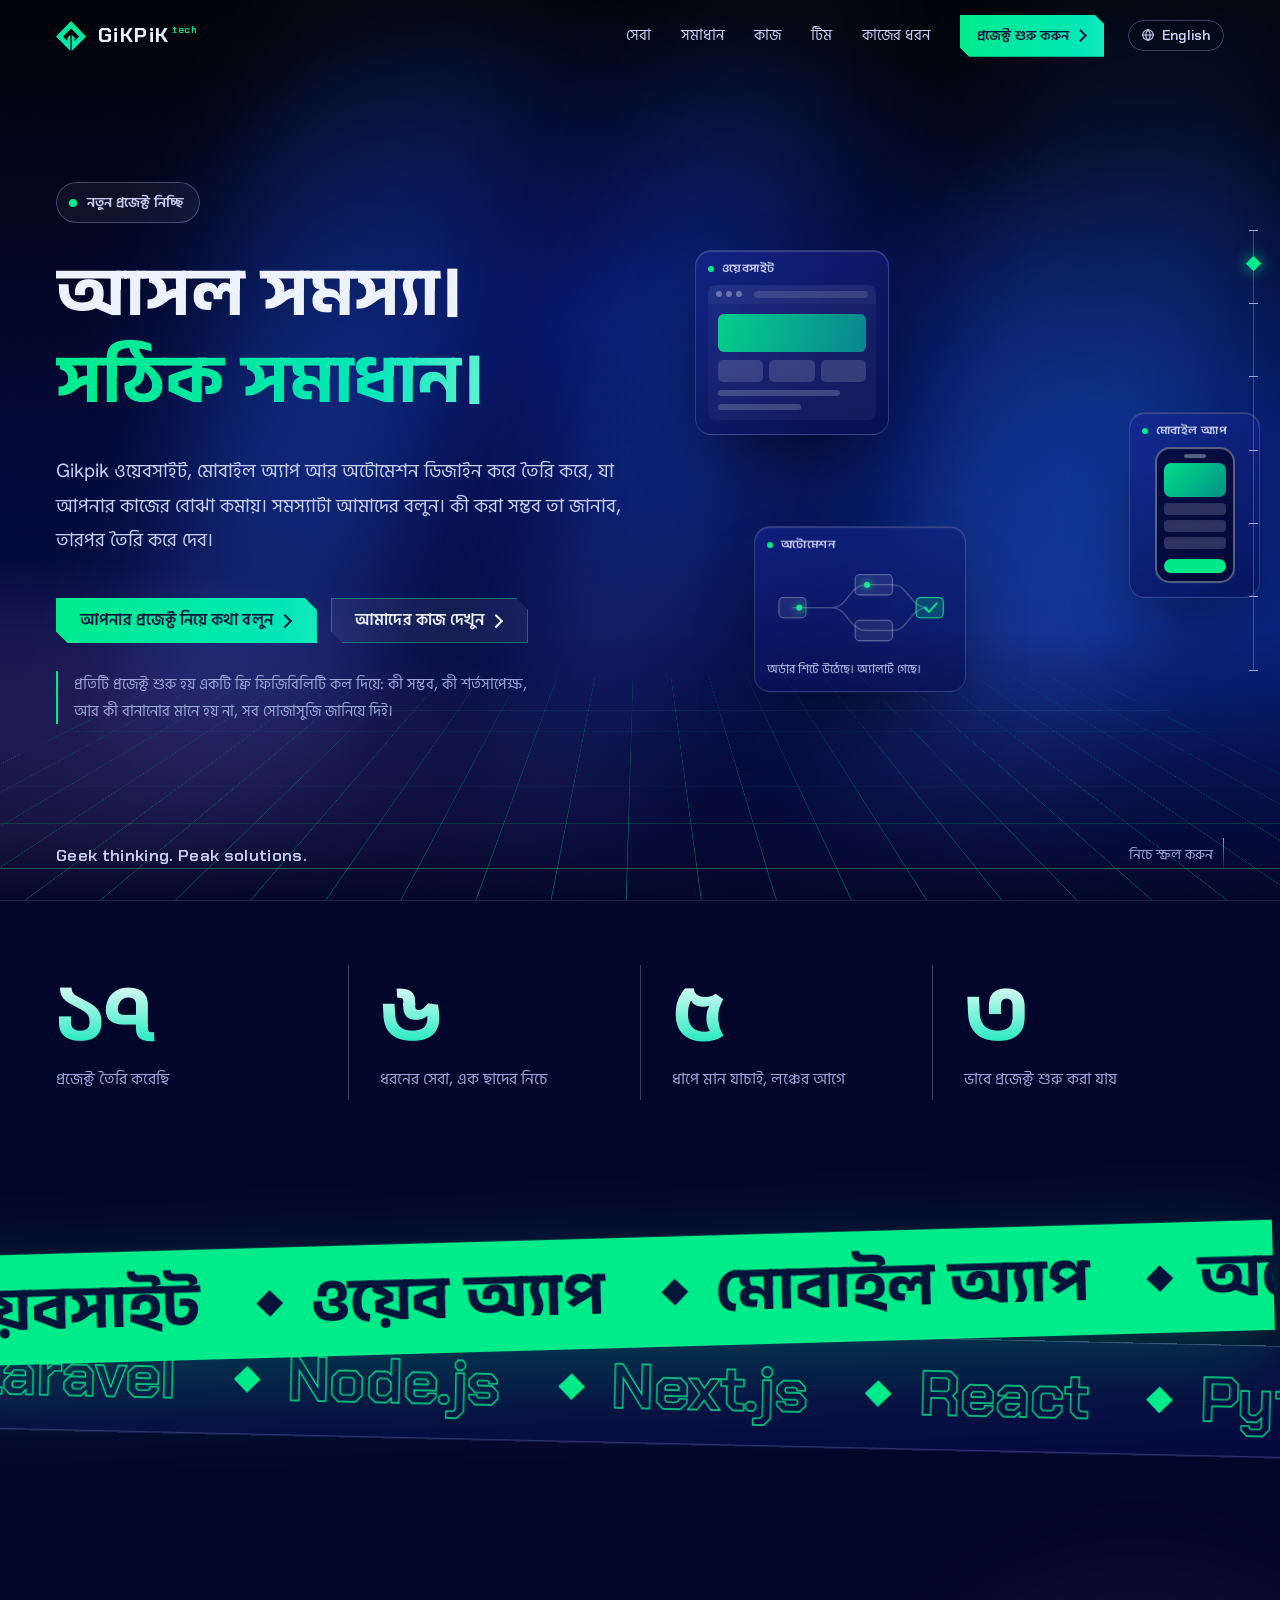
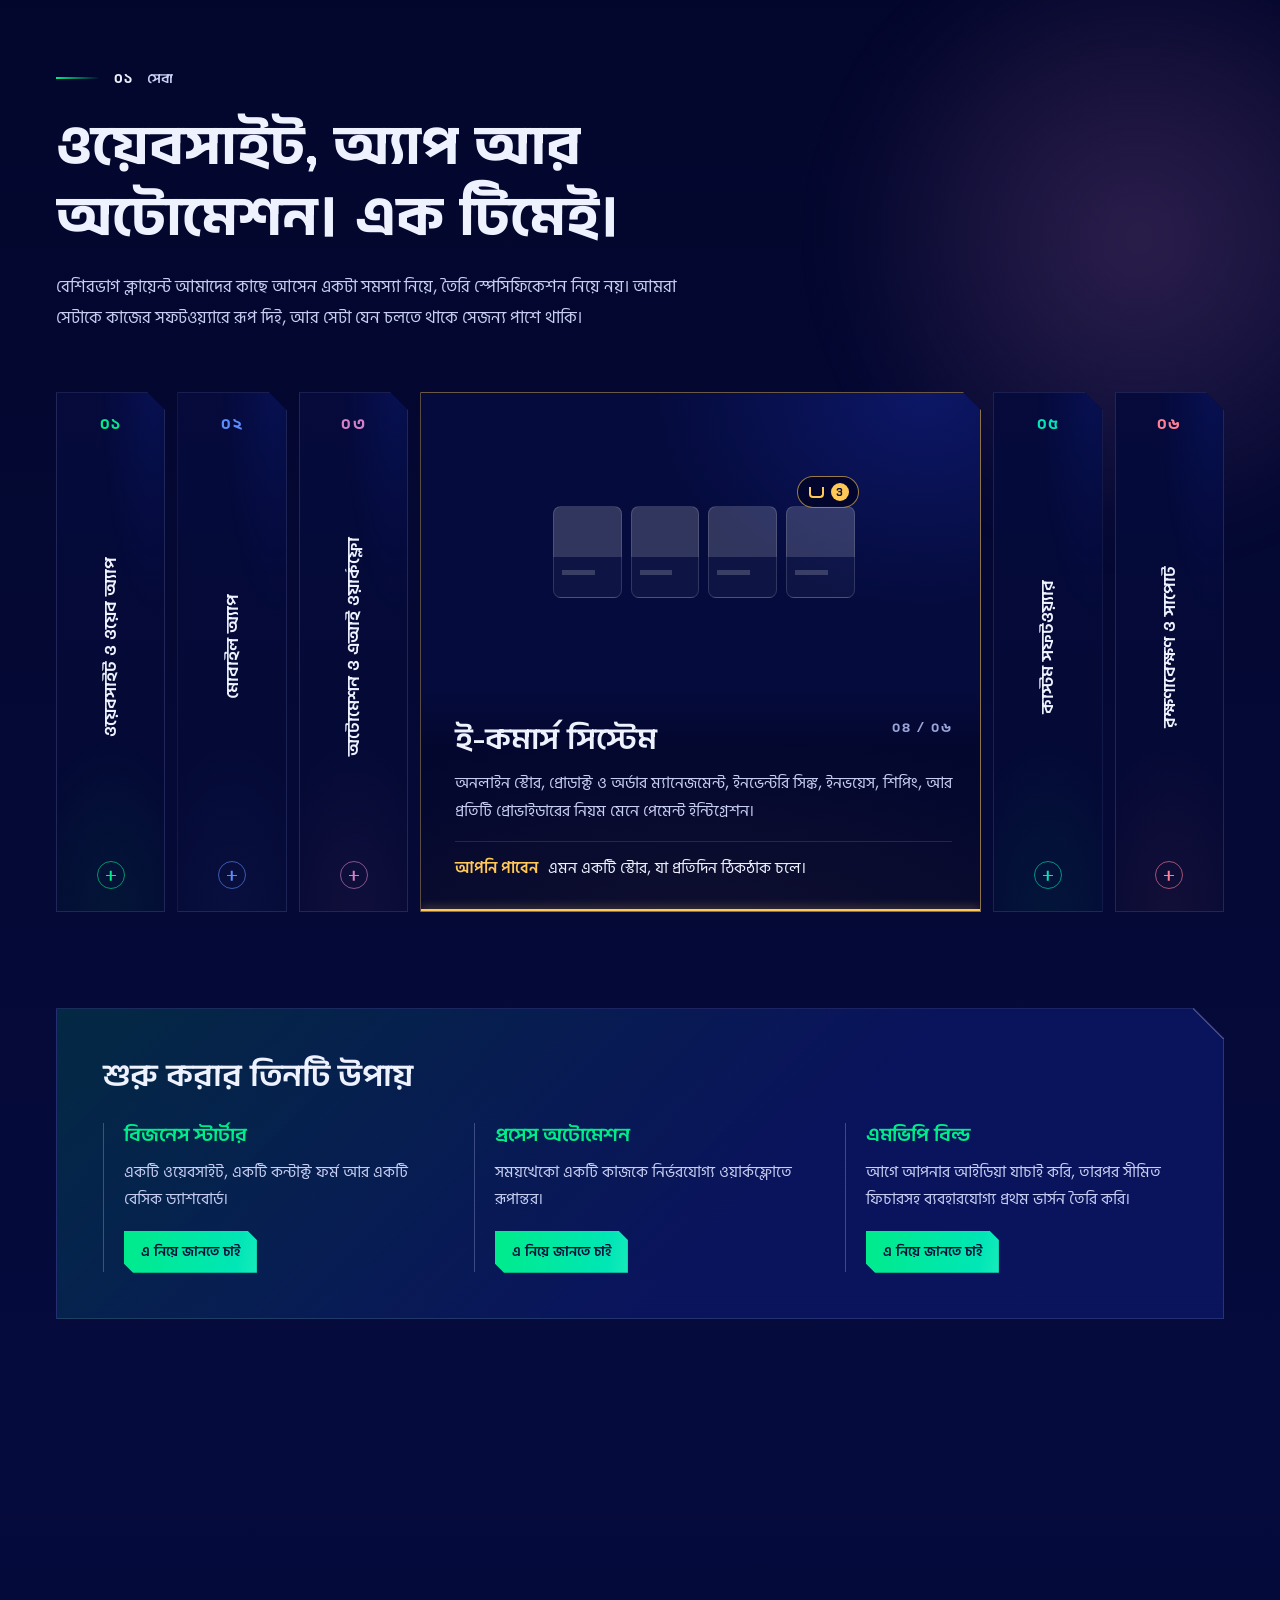
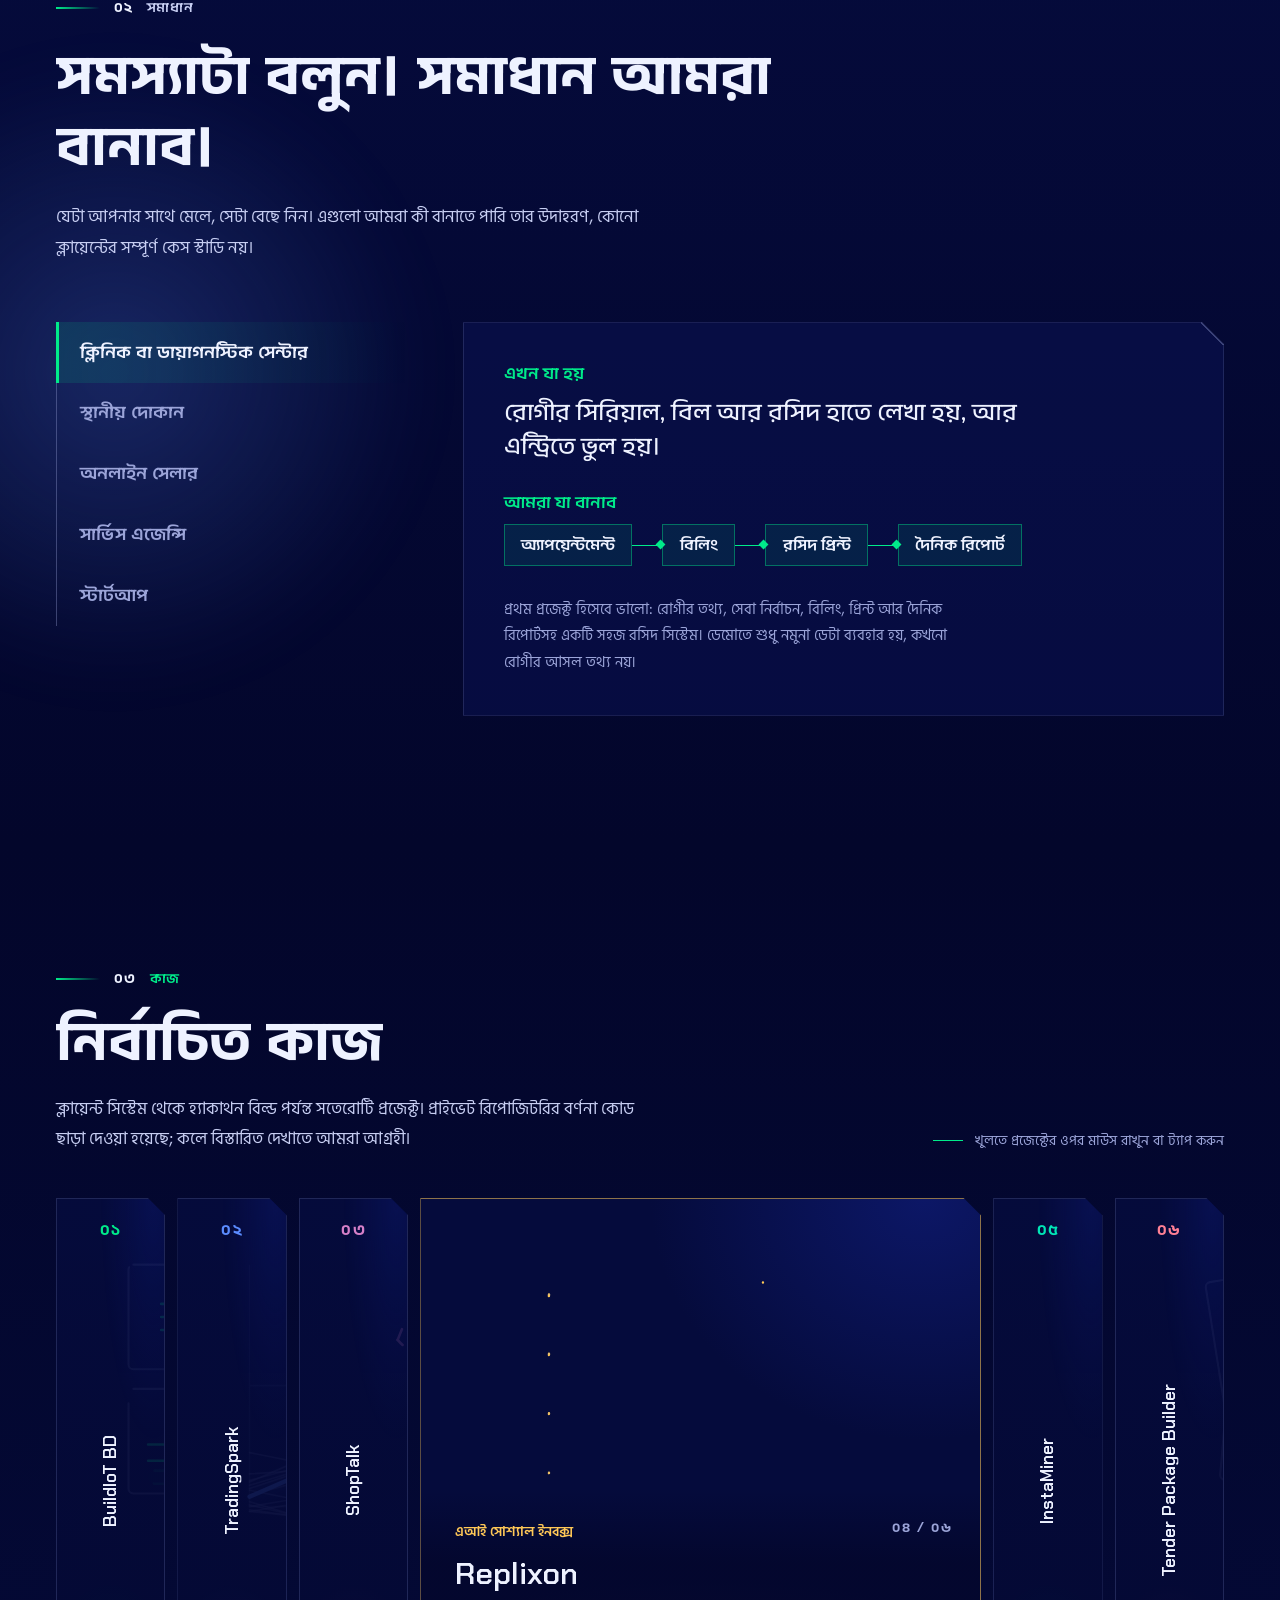
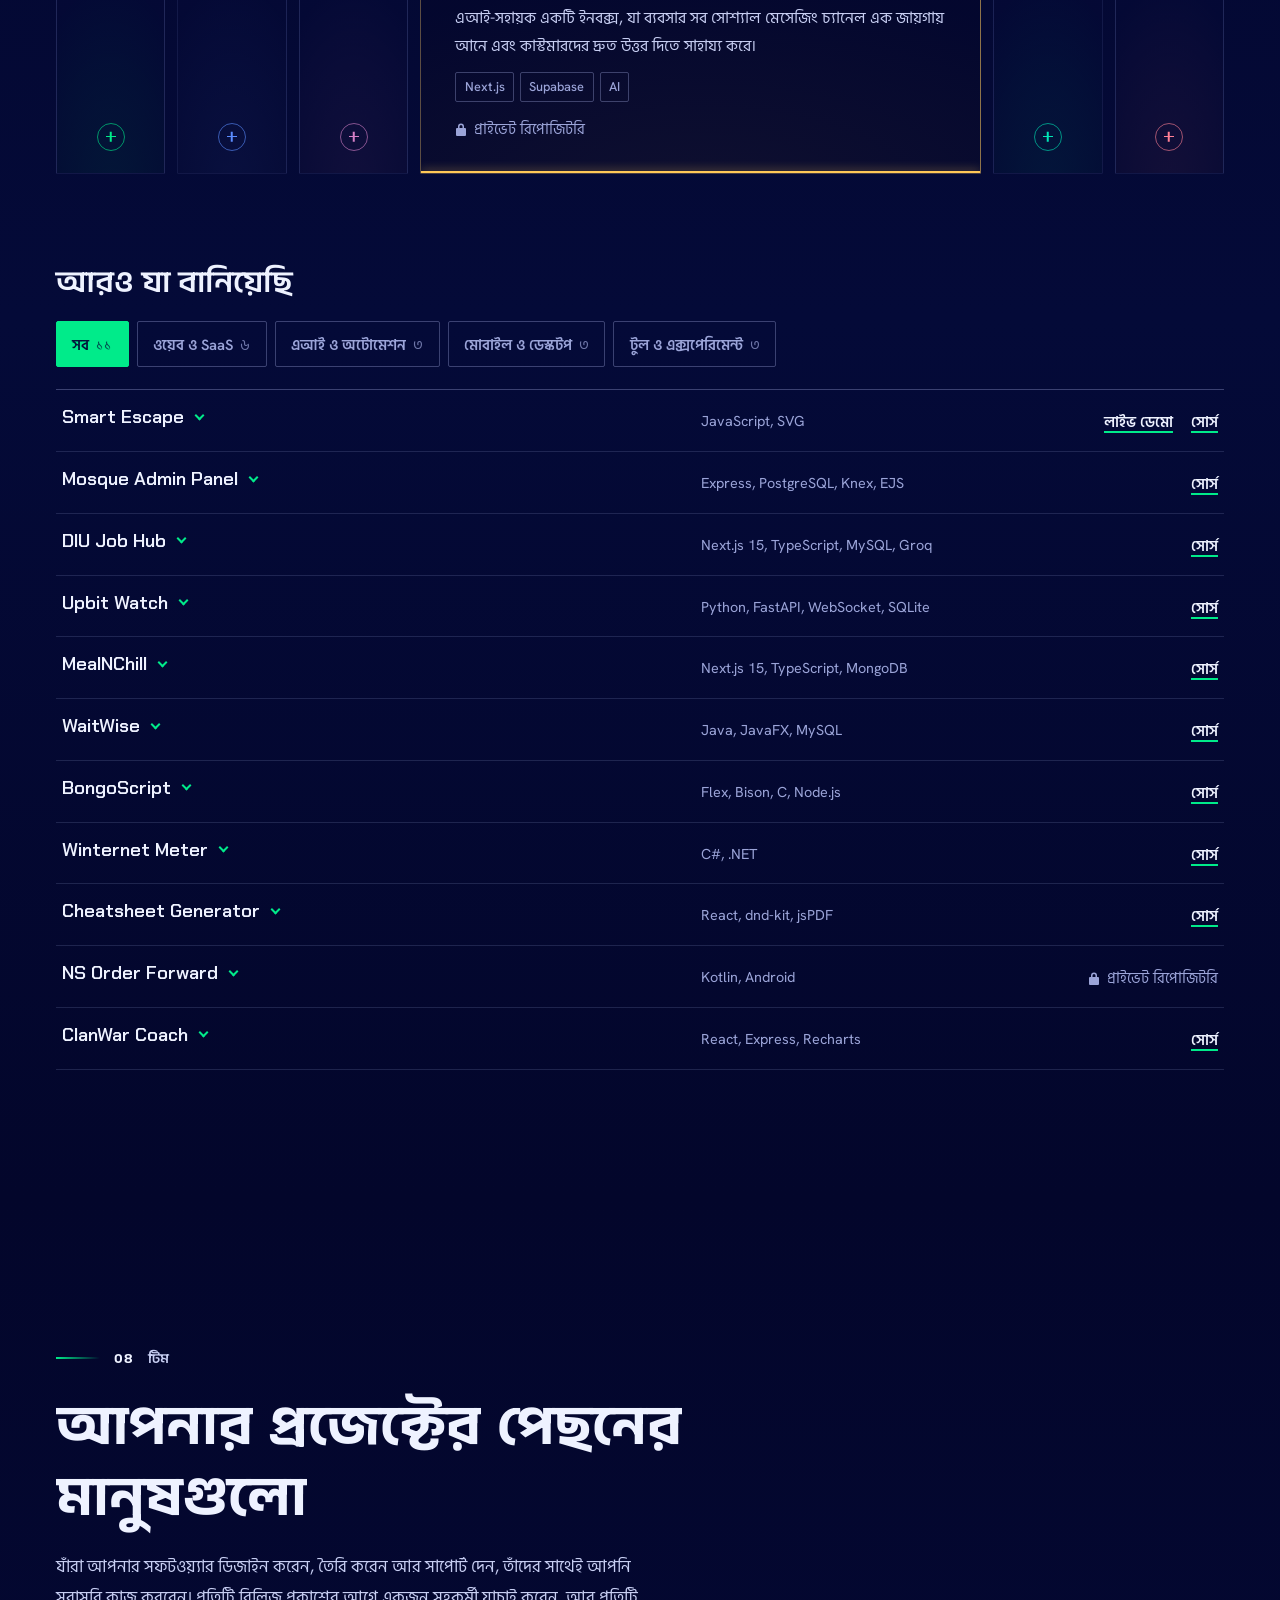
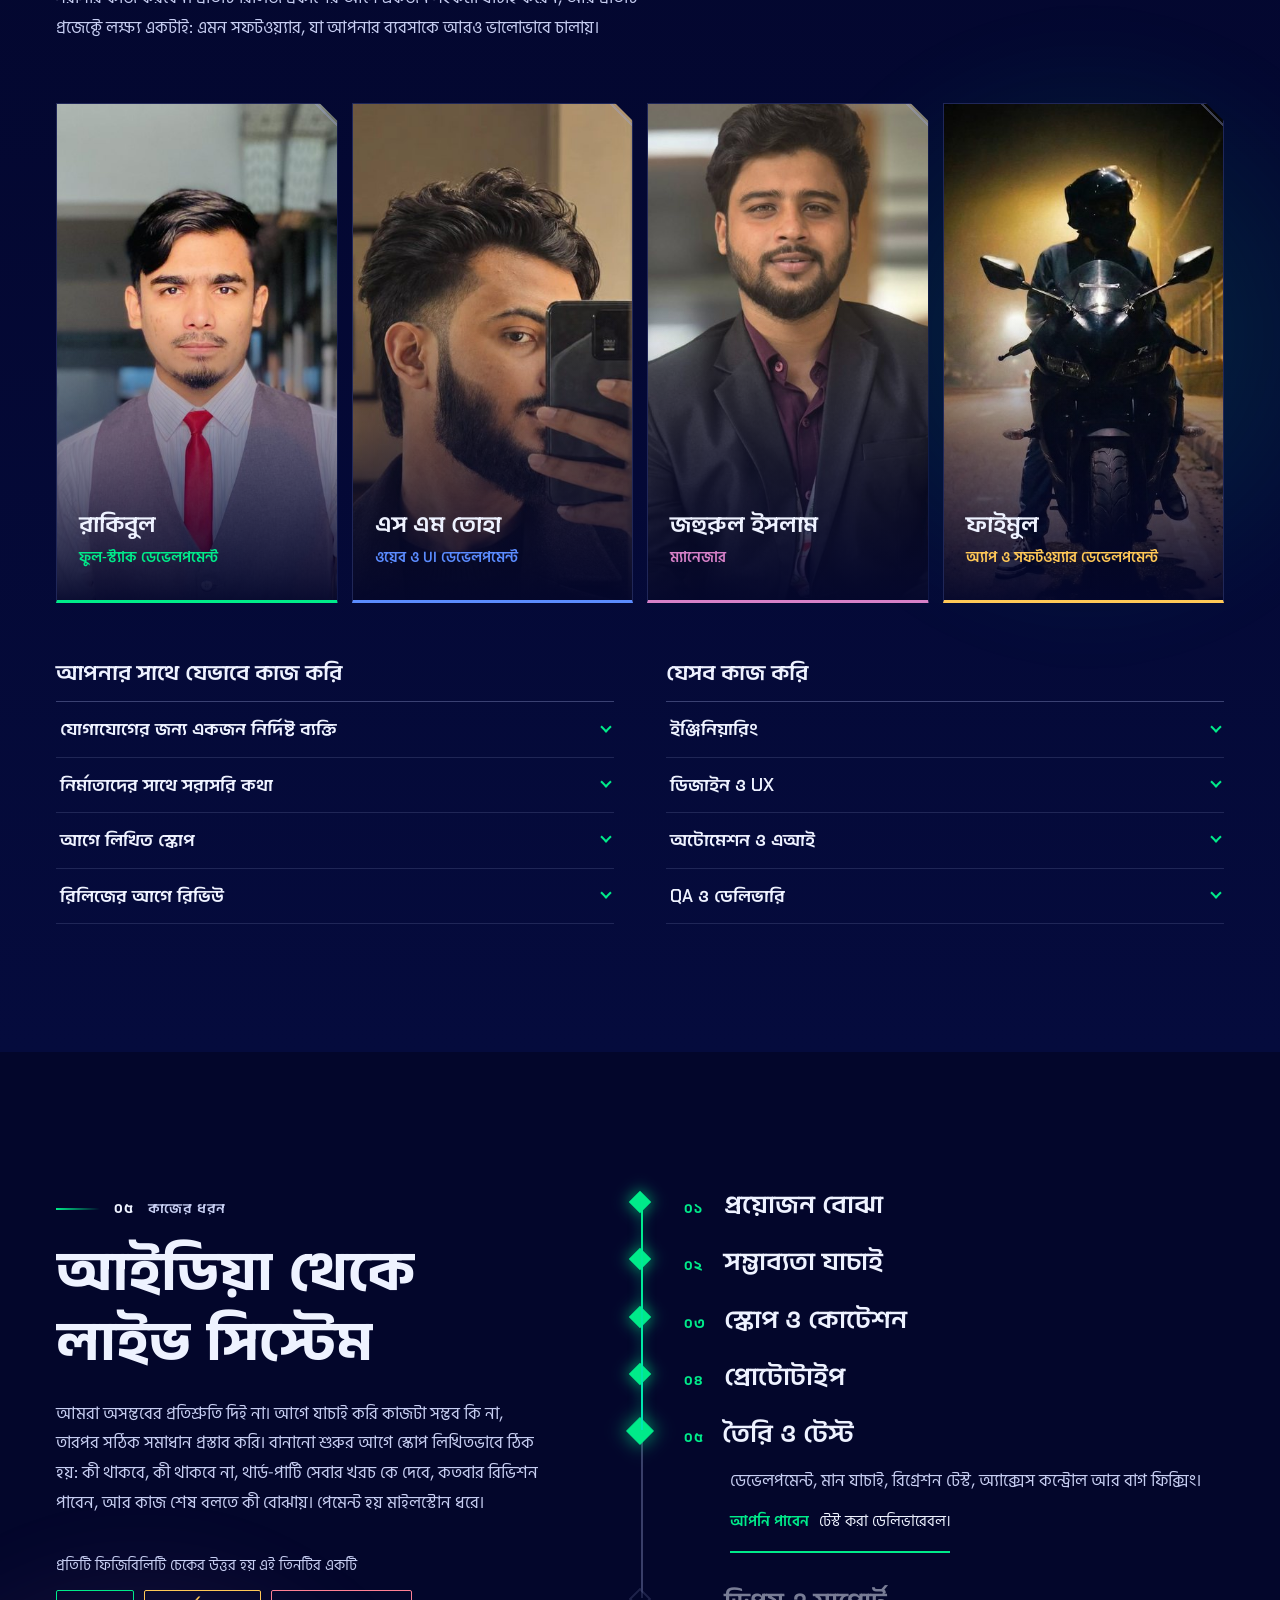
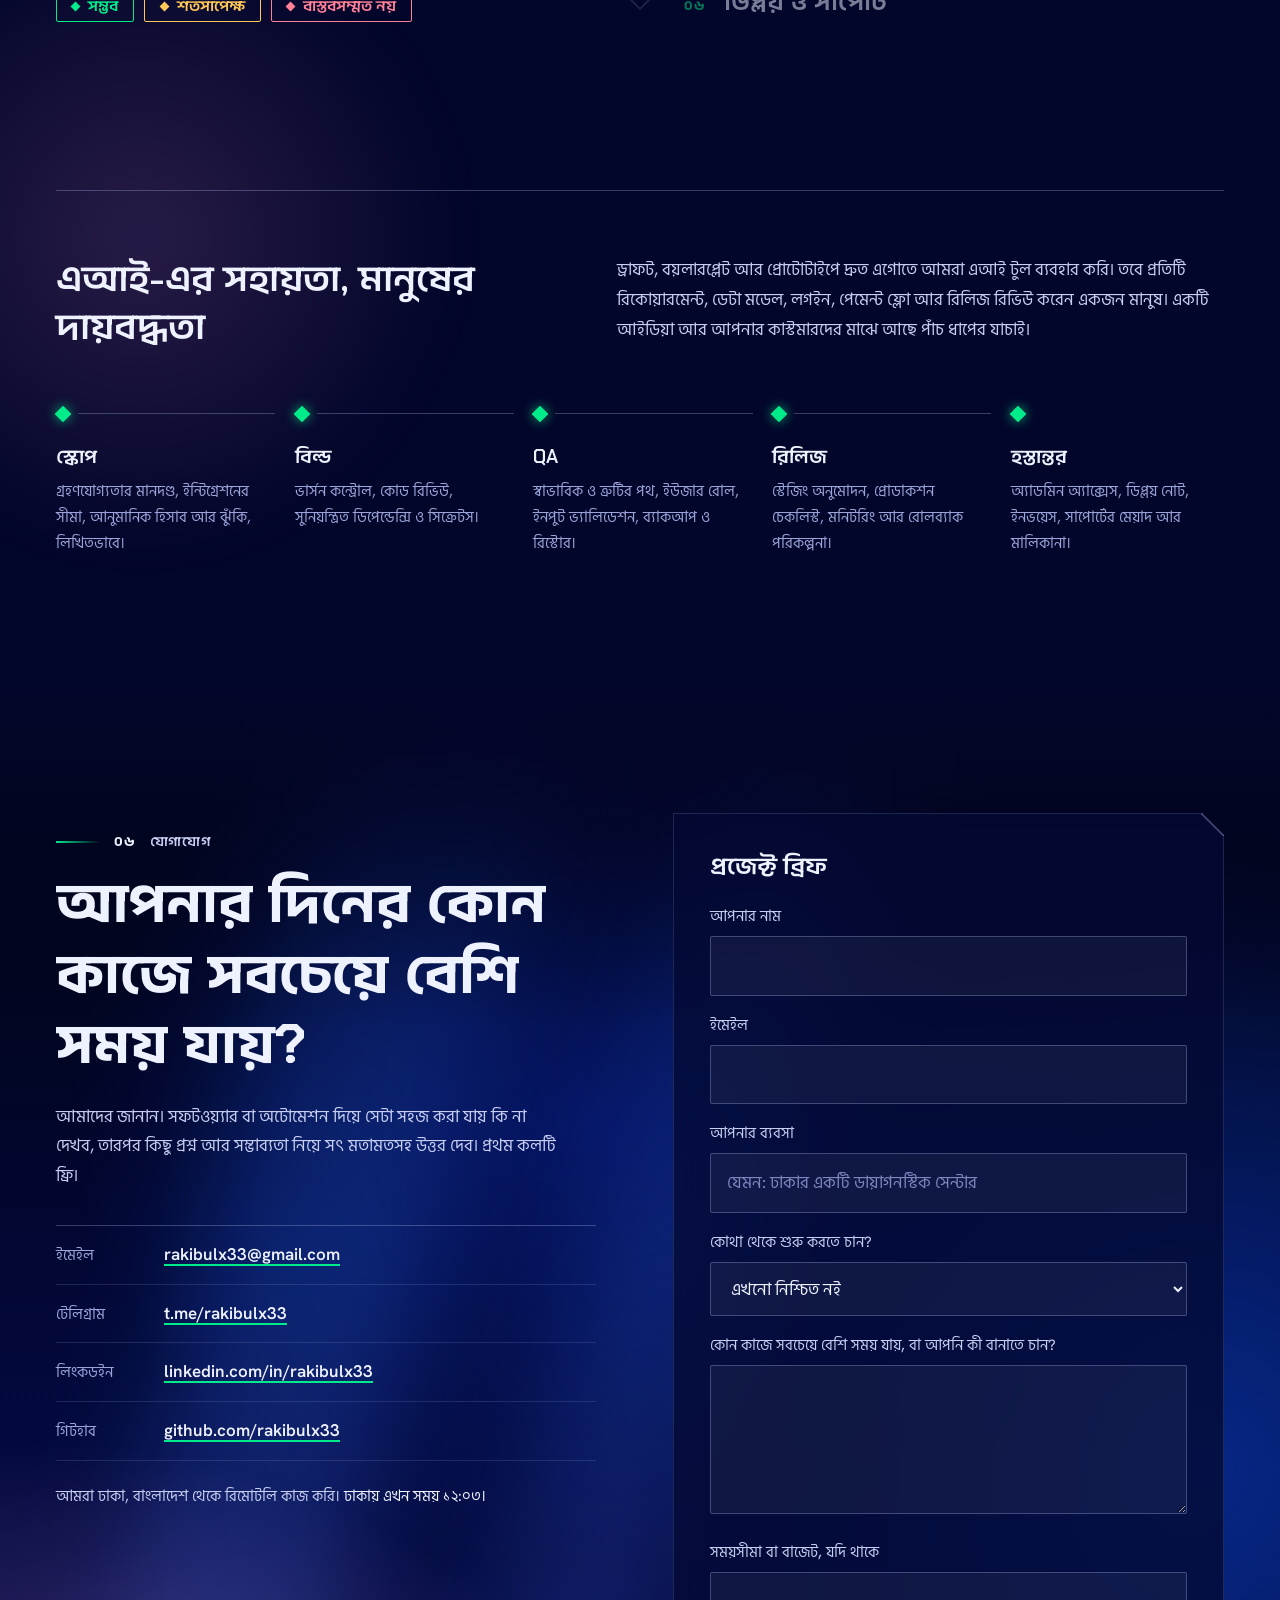
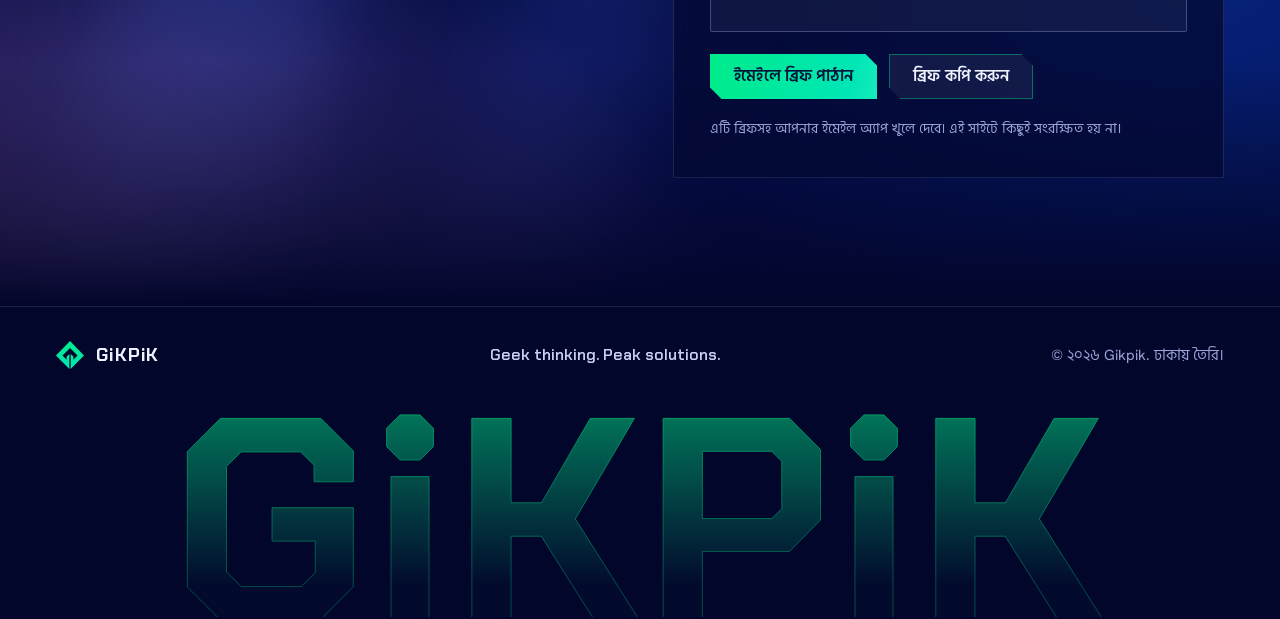
==== commit f66e39d6: "Team: fixed order, no equal-partners claim - Order: Rakibul, SM Toha, Johurul Islam, Faimul (no shuf" ====
--- a/bn/index.html
+++ b/bn/index.html
@@ -562,8 +562,8 @@
   <section class="section team" id="team" data-label="টিম">
     <div class="container">
       <header class="section-head">
-        <h2 class="split">সমান অংশীদার। একই মান।</h2>
-        <p>সবাই নিজের হাতে কাজ করে, সবাই ক্লায়েন্টের সাথে কথা বলে, আর প্রতিটি রিলিজ প্রকাশের আগে একজন সহকর্মী যাচাই করে। প্রতিটি প্রজেক্টে লক্ষ্য একটাই: এমন সফটওয়্যার, যা আপনার ব্যবসাকে আরও ভালোভাবে চালায়।</p>
+        <h2 class="split">আপনার প্রজেক্টের পেছনের মানুষগুলো</h2>
+        <p>যাঁরা আপনার সফটওয়্যার ডিজাইন করেন, তৈরি করেন আর সাপোর্ট দেন, তাঁদের সাথেই আপনি সরাসরি কাজ করবেন। প্রতিটি রিলিজ প্রকাশের আগে একজন সহকর্মী যাচাই করেন, আর প্রতিটি প্রজেক্টে লক্ষ্য একটাই: এমন সফটওয়্যার, যা আপনার ব্যবসাকে আরও ভালোভাবে চালায়।</p>
       </header>
 
       <ul class="people" id="people" hidden></ul>
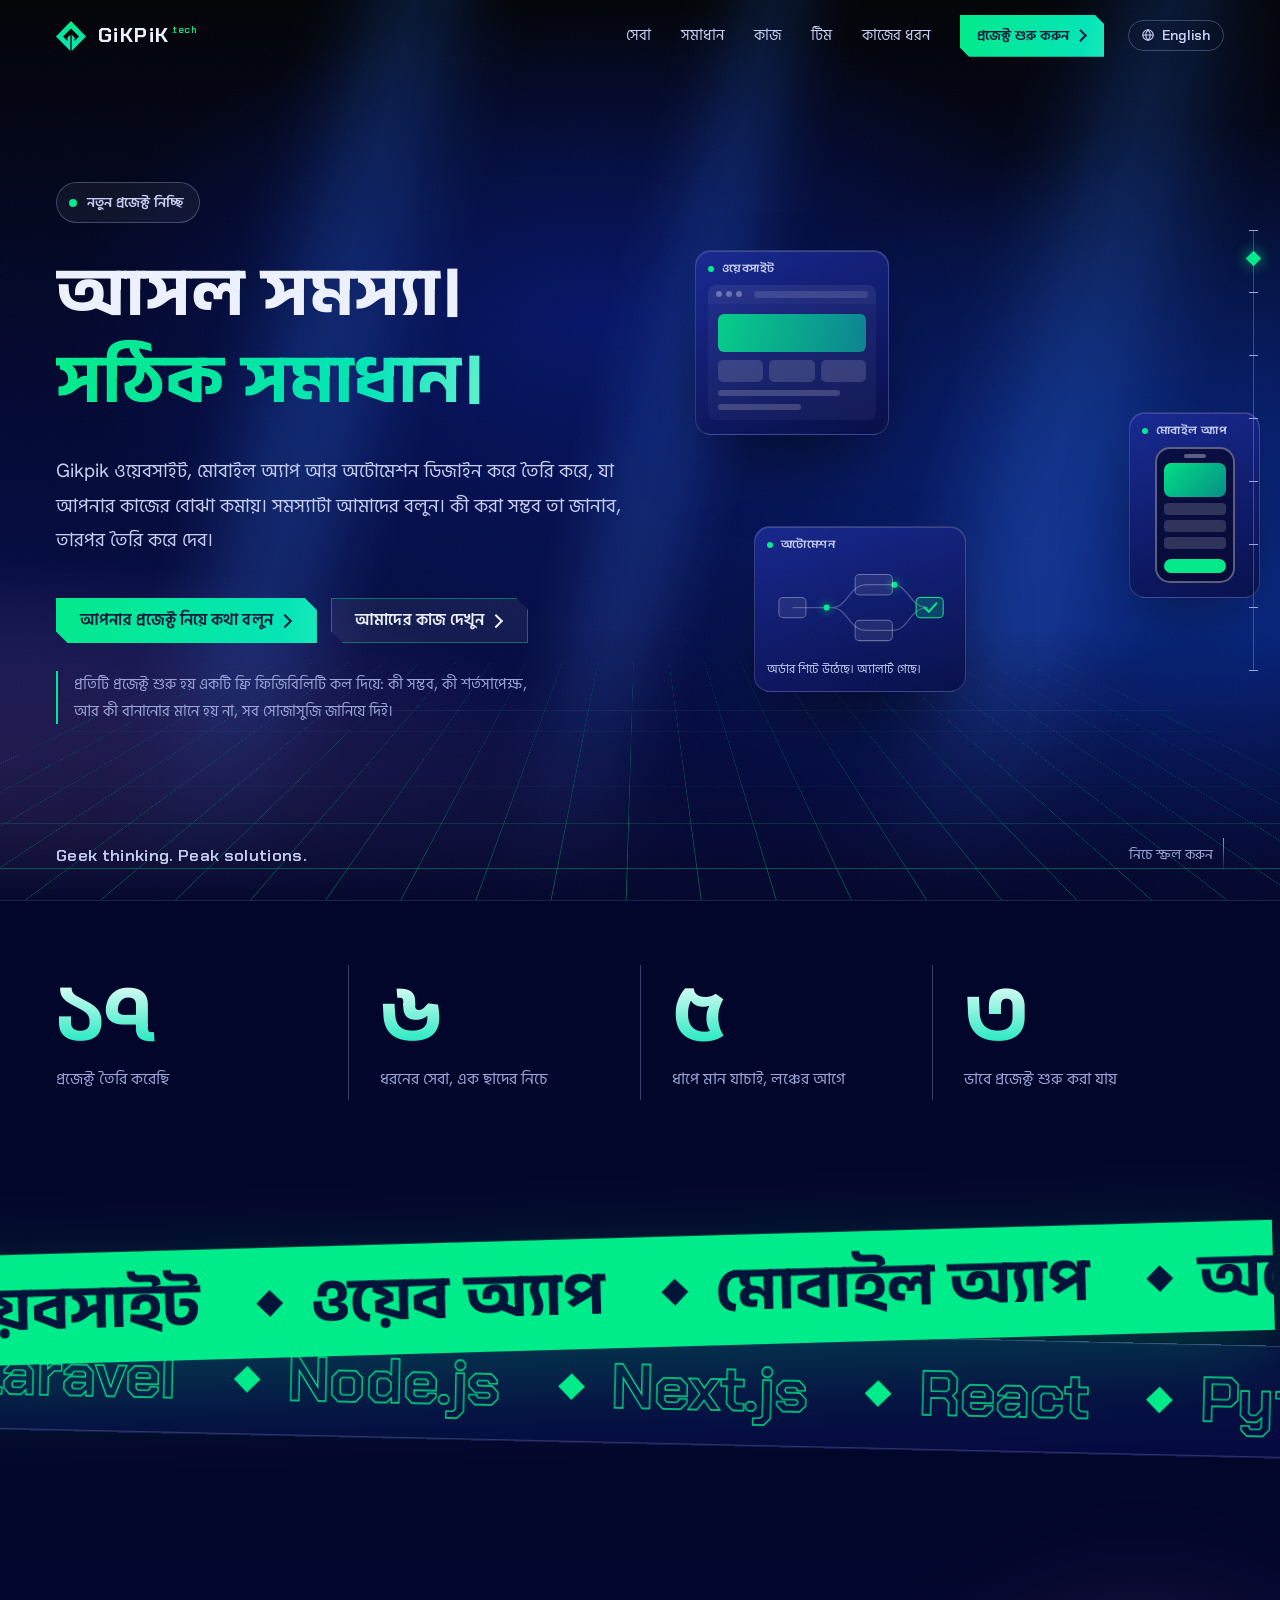
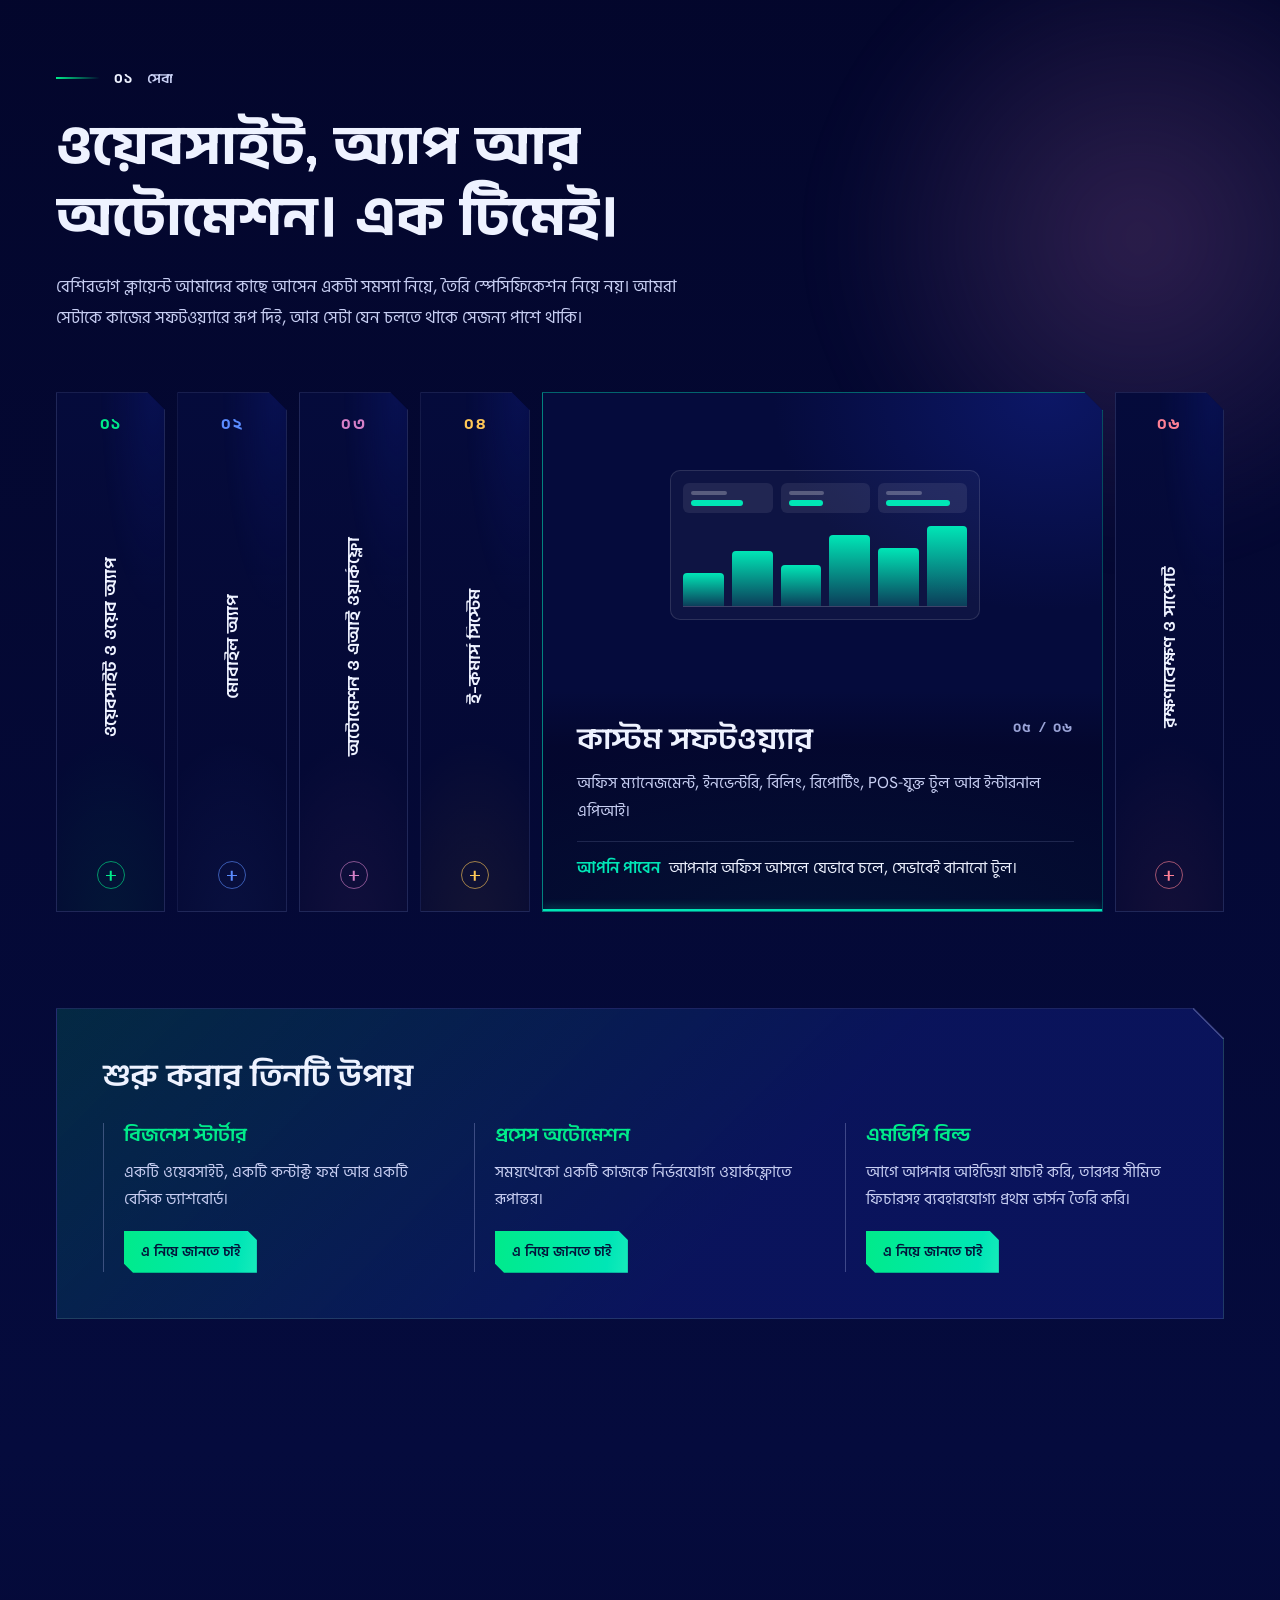
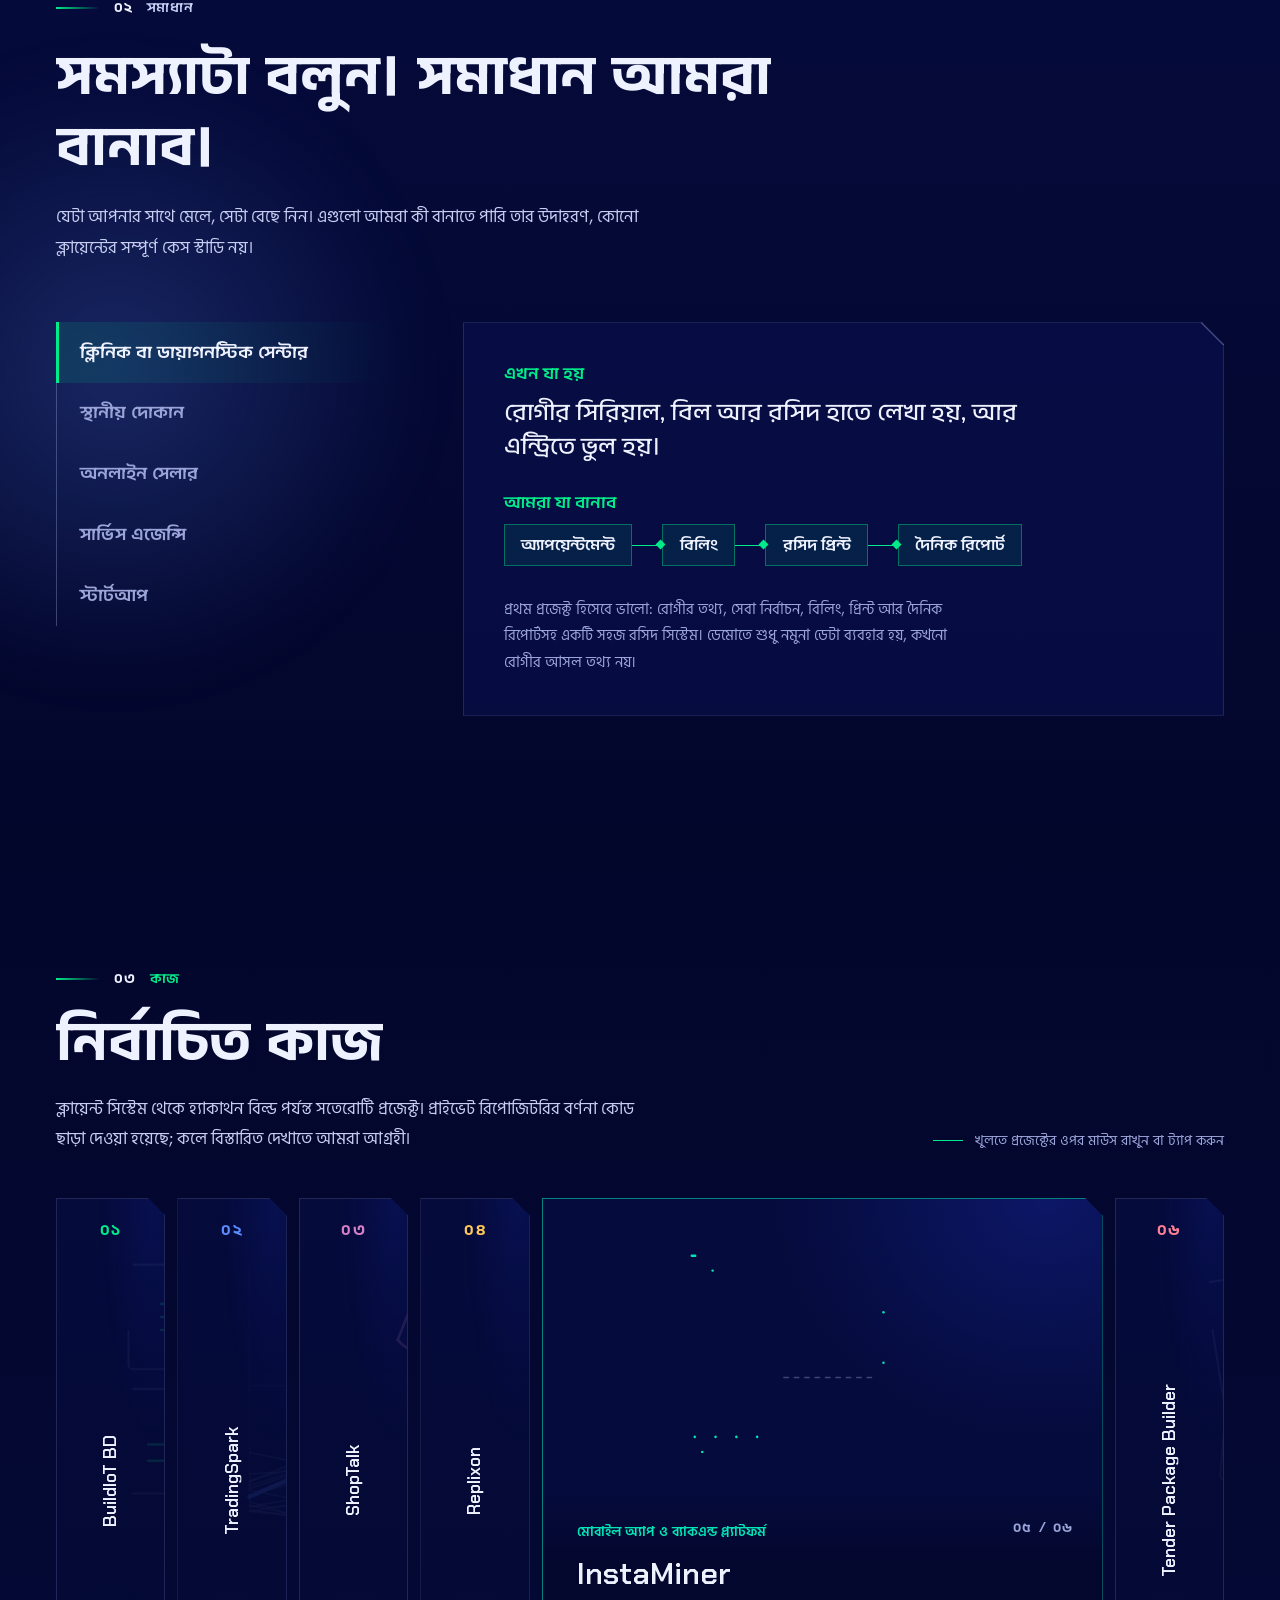
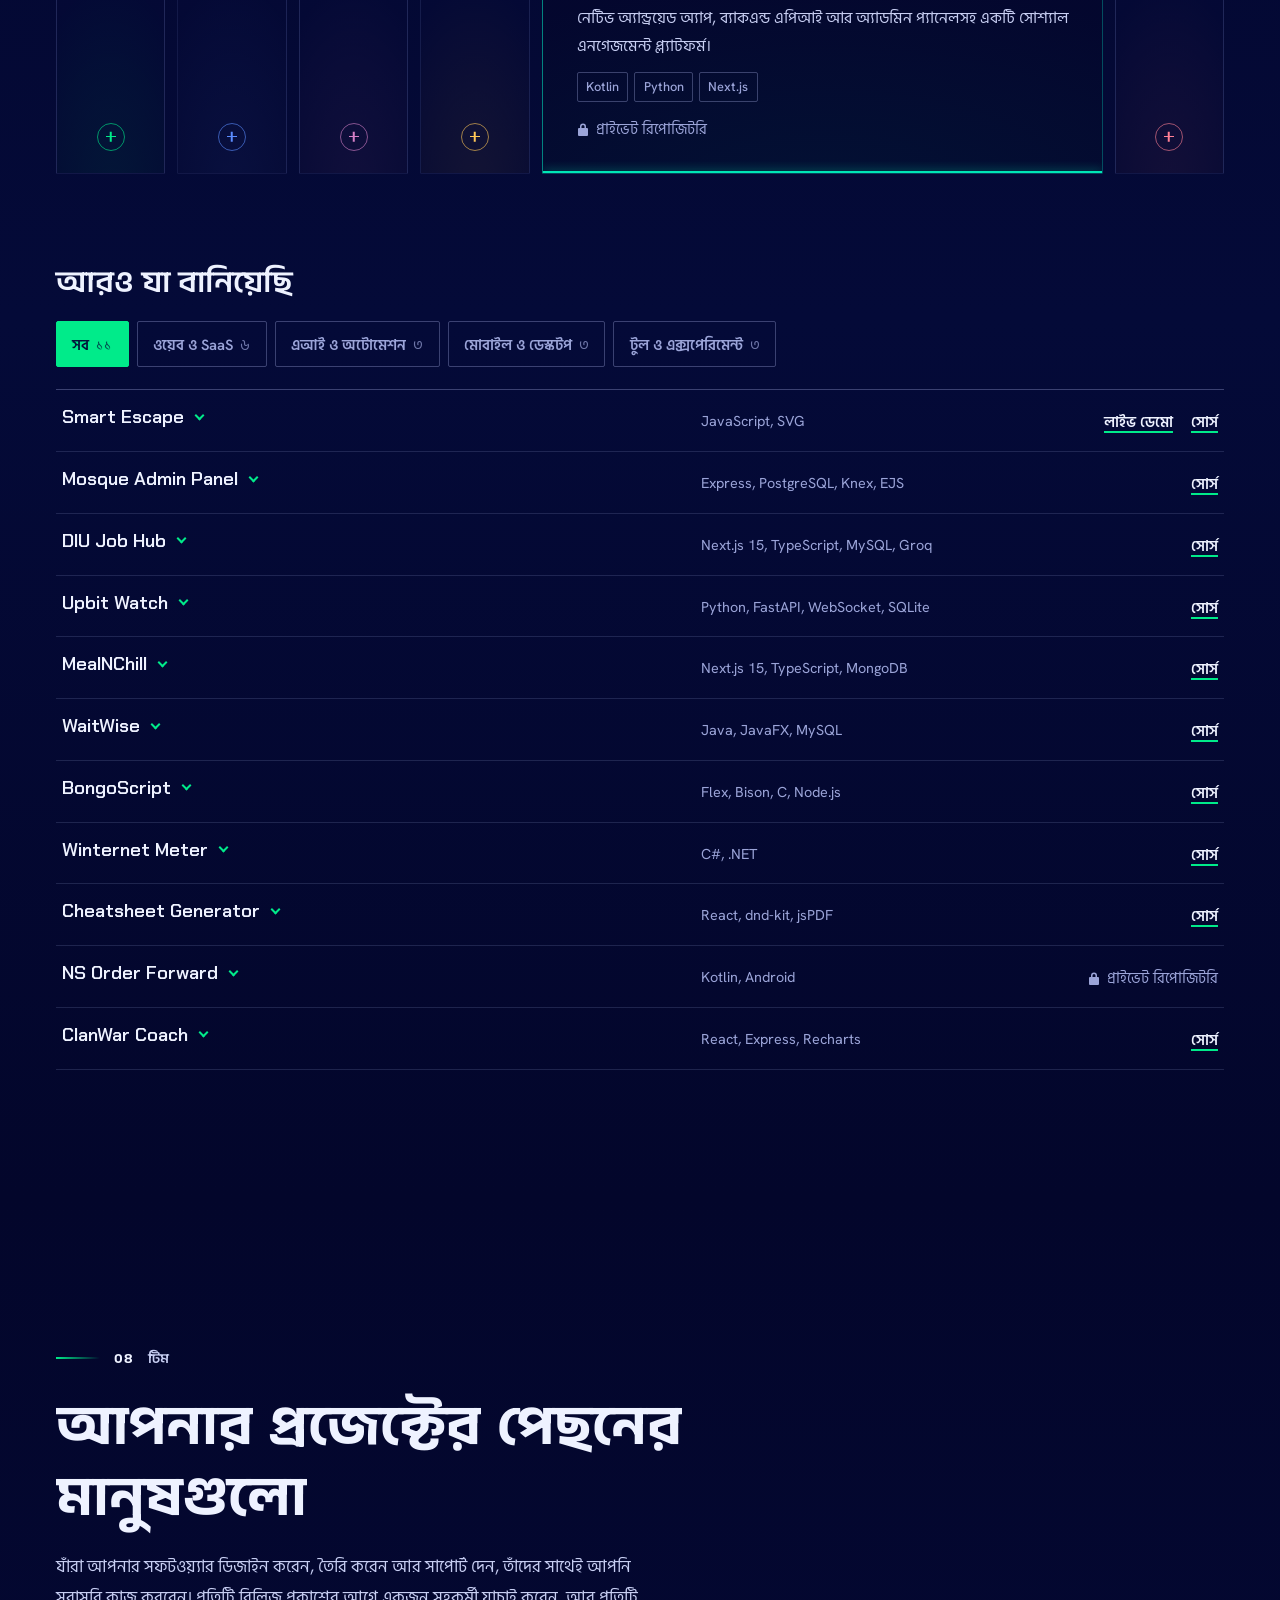
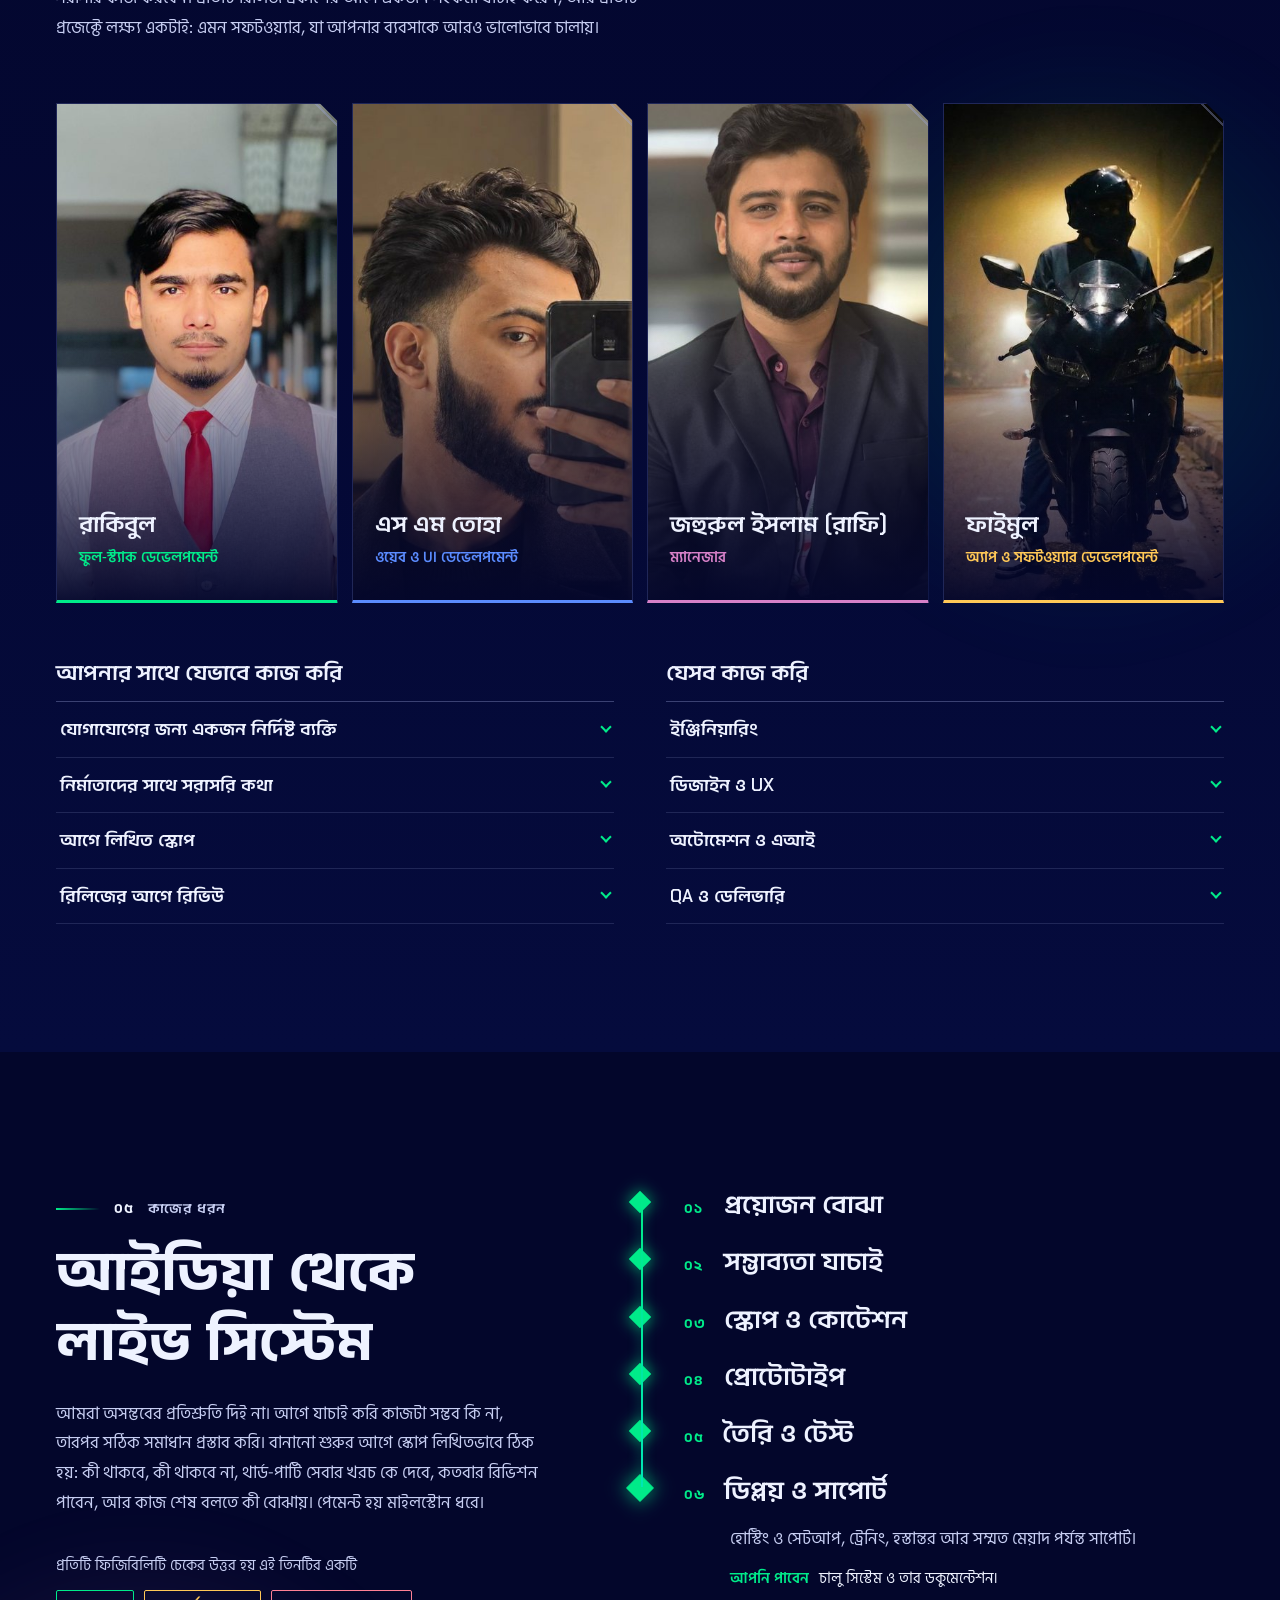
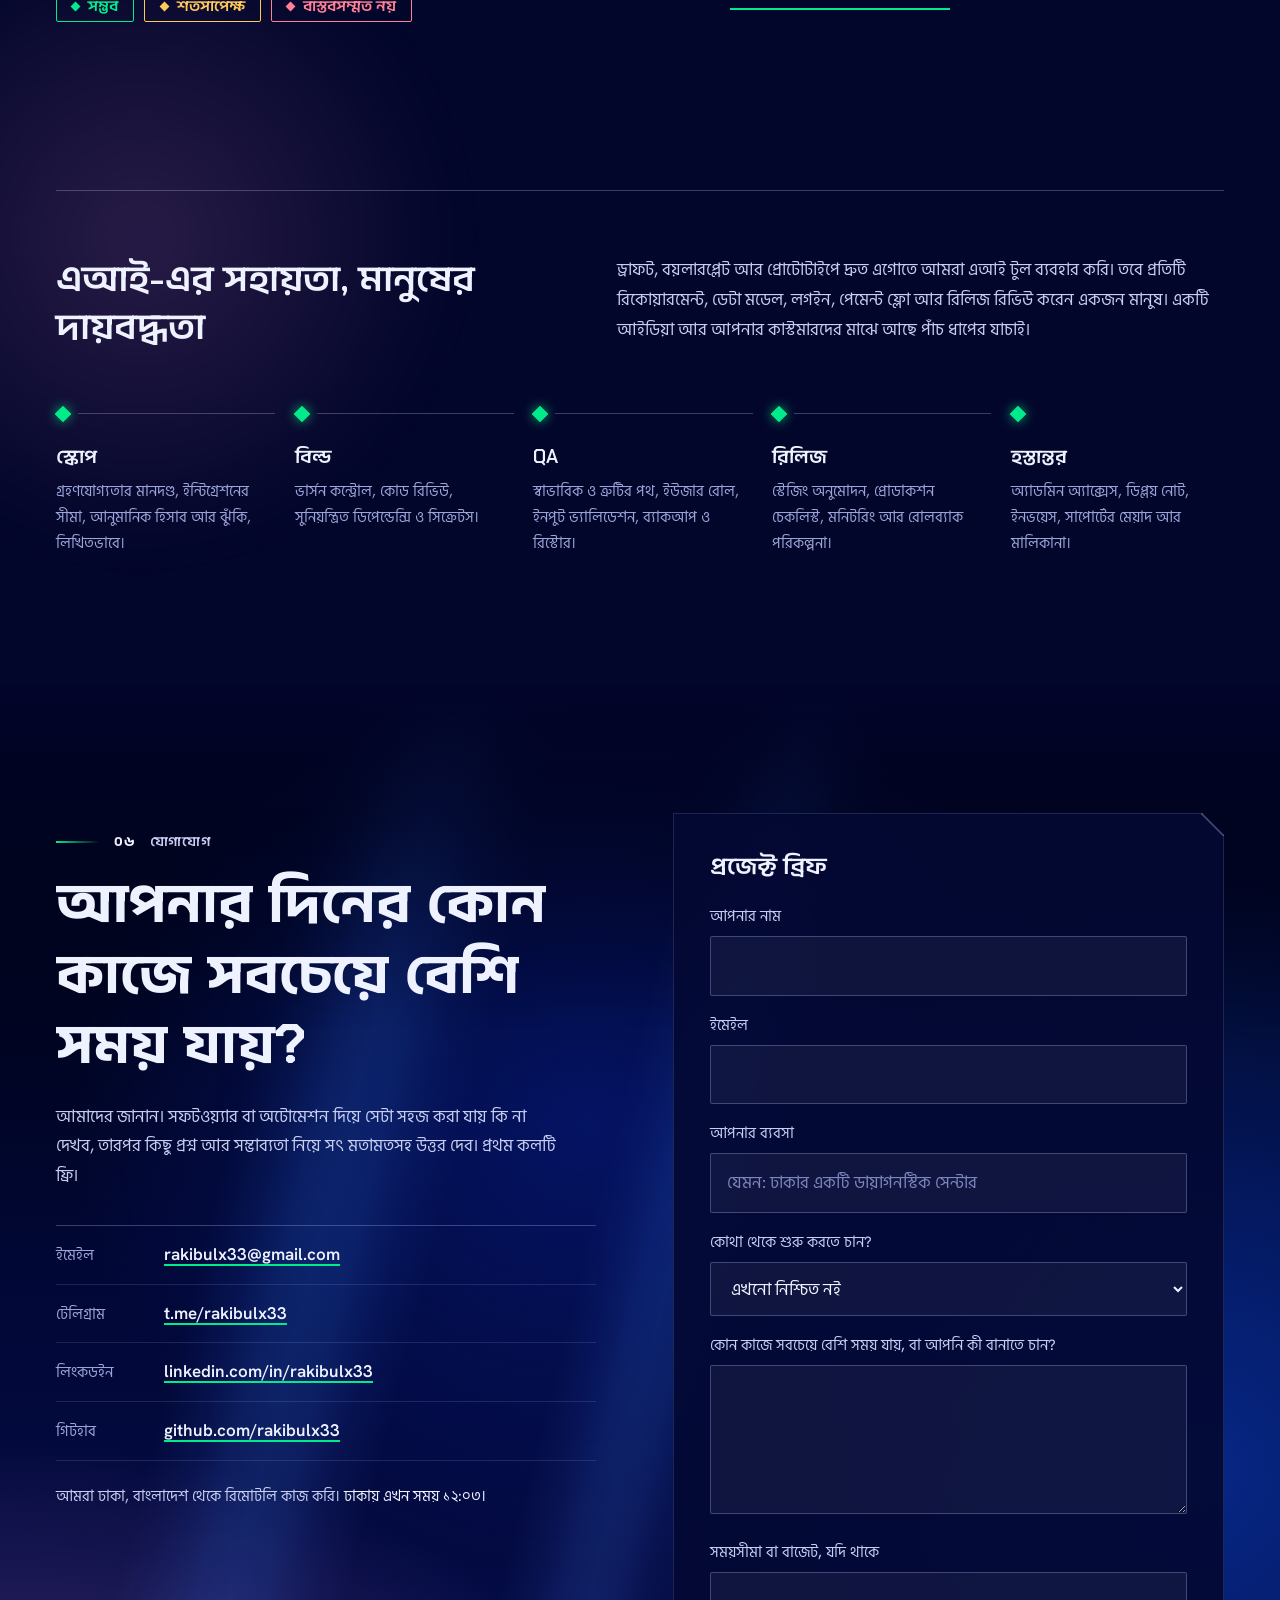
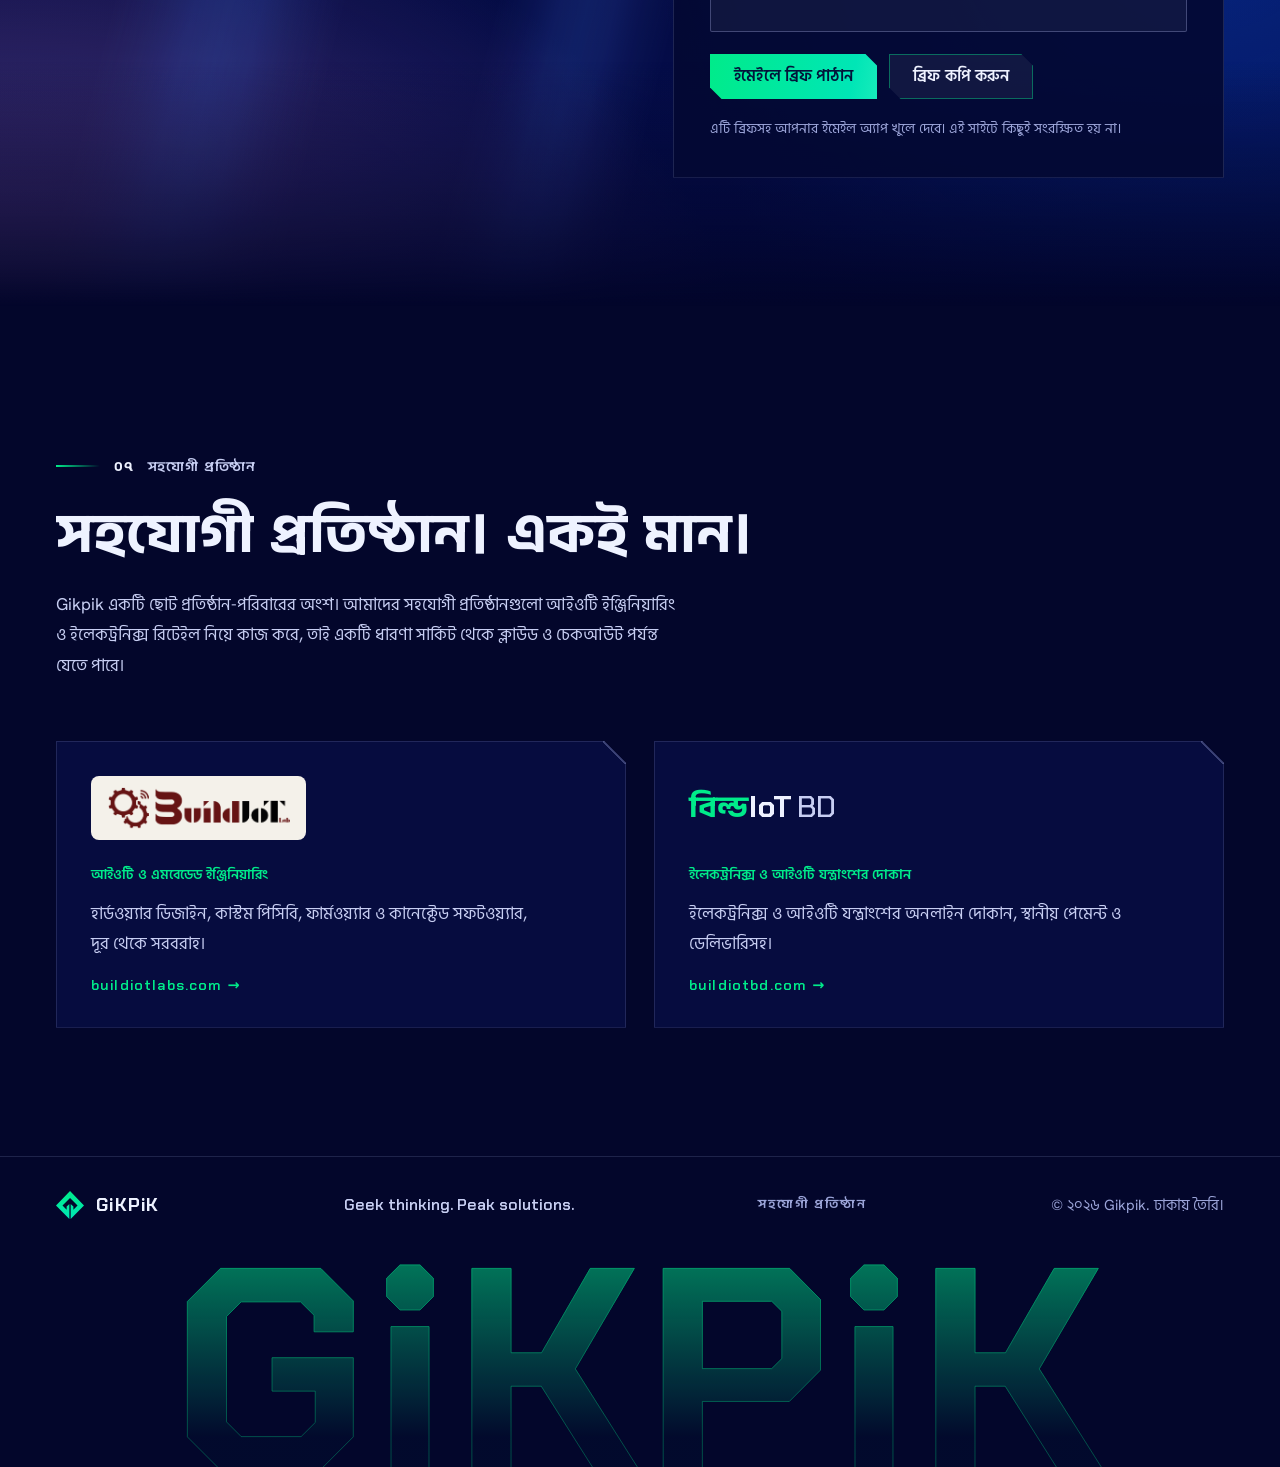
==== commit 58ebe193: "Add sister companies section (BuildIoT Lab, BuildIoT BD) - New section with logo cards, footer link," ====
--- a/bn/index.html
+++ b/bn/index.html
@@ -735,6 +735,35 @@
       </form>
     </div>
   </section>
+
+  <!-- ============ SISTER COMPANIES ============ -->
+  <section class="section group" id="group" data-label="সহযোগী প্রতিষ্ঠান">
+    <div class="container">
+      <header class="section-head">
+        <h2 class="split">সহযোগী প্রতিষ্ঠান। একই মান।</h2>
+        <p>Gikpik একটি ছোট প্রতিষ্ঠান-পরিবারের অংশ। আমাদের সহযোগী প্রতিষ্ঠানগুলো আইওটি ইঞ্জিনিয়ারিং ও ইলেকট্রনিক্স রিটেইল নিয়ে কাজ করে, তাই একটি ধারণা সার্কিট থেকে ক্লাউড ও চেকআউট পর্যন্ত যেতে পারে।</p>
+      </header>
+
+      <ul class="group-grid">
+        <li class="group-card cut">
+          <a class="group-link" href="https://buildiotlabs.com" target="_blank" rel="noopener">
+            <span class="group-logo group-logo-plate"><img src="../assets/brand/group/buildiot-lab.png" alt="BuildIoT Lab" width="781" height="188" loading="lazy"></span>
+            <span class="kind">আইওটি ও এমবেডেড ইঞ্জিনিয়ারিং</span>
+            <span class="group-desc">হার্ডওয়্যার ডিজাইন, কাস্টম পিসিবি, ফার্মওয়্যার ও কানেক্টেড সফটওয়্যার, দূর থেকে সরবরাহ।</span>
+            <span class="group-url">buildiotlabs.com</span>
+          </a>
+        </li>
+        <li class="group-card cut">
+          <a class="group-link" href="https://buildiotbd.com" target="_blank" rel="noopener">
+            <span class="group-logo group-wordmark" aria-label="BuildIoT BD"><b>বিল্ড</b>IoT <i>BD</i></span>
+            <span class="kind">ইলেকট্রনিক্স ও আইওটি যন্ত্রাংশের দোকান</span>
+            <span class="group-desc">ইলেকট্রনিক্স ও আইওটি যন্ত্রাংশের অনলাইন দোকান, স্থানীয় পেমেন্ট ও ডেলিভারিসহ।</span>
+            <span class="group-url">buildiotbd.com</span>
+          </a>
+        </li>
+      </ul>
+    </div>
+  </section>
   </main>
 
   <footer class="site-footer">
@@ -745,6 +774,7 @@
           <span class="wordmark">GiKPiK</span>
         </a>
         <p class="foot-tag">Geek thinking. Peak solutions.</p>
+        <a class="foot-group" href="#group">সহযোগী প্রতিষ্ঠান</a>
         <p class="foot-meta">&copy; <span id="year">2026</span> Gikpik. ঢাকায় তৈরি।</p>
       </div>
     </div>
--- a/css/styles.css
+++ b/css/styles.css
@@ -56,7 +56,7 @@
 
 /* ---------- Page-level effects ---------- */
 .progress{position:fixed;left:0;top:0;width:100%;height:3px;z-index:60;background:linear-gradient(90deg,var(--mint),var(--aqua));transform:scaleX(0);transform-origin:left;box-shadow:0 0 12px rgba(0,235,138,.7)}
-.cursor-glow{position:fixed;left:0;top:0;width:620px;height:620px;margin:-310px 0 0 -310px;border-radius:50%;background:radial-gradient(closest-side,rgba(0,235,138,.12),rgba(0,235,138,.04) 55%,transparent 72%);pointer-events:none;z-index:1;mix-blend-mode:screen;opacity:0;transition:opacity .5s;will-change:transform}
+.cursor-glow{position:fixed;left:0;top:0;width:620px;height:620px;margin:-310px 0 0 -310px;border-radius:50%;background:radial-gradient(closest-side,rgba(0,235,138,.12),rgba(0,235,138,.04) 55%,transparent 72%);pointer-events:none;z-index:1;opacity:0;transition:opacity .5s;will-change:transform}
 .cursor-glow.on{opacity:1}
 
 /* ---------- Buttons: two opposite corners cut at 45 degrees, like the mark ---------- */
@@ -97,7 +97,9 @@
    Header
    ========================================================================== */
 .site-header{position:fixed;inset:0 0 auto 0;z-index:50;height:var(--header-h);display:flex;align-items:center;transition:background .3s,border-color .3s;border-bottom:1px solid transparent}
-.site-header.is-solid{background:rgba(3,6,43,.78);backdrop-filter:blur(14px);-webkit-backdrop-filter:blur(14px);border-bottom-color:var(--line)}
+.site-header::before{content:"";position:absolute;inset:0;z-index:-1;background:rgba(3,6,43,.78);backdrop-filter:blur(14px);-webkit-backdrop-filter:blur(14px);opacity:0;transition:opacity .3s;pointer-events:none}
+.site-header.is-solid{border-bottom-color:var(--line)}
+.site-header.is-solid::before{opacity:1}
 .header-row{display:flex;align-items:center;justify-content:space-between;gap:24px}
 .brand{display:inline-flex;align-items:center;gap:12px;text-decoration:none}
 .wordmark{font:700 1.3rem/1 var(--display);letter-spacing:.07em}
@@ -134,7 +136,7 @@
     radial-gradient(56% 50% at 46% 36%,rgba(6,22,110,.9) 0%,transparent 72%),
     linear-gradient(180deg,#000206 0%,#020836 48%,#071056 100%);
 }
-.aurora i{position:absolute;top:-12%;height:132%;filter:blur(48px);opacity:.34;mix-blend-mode:screen;transform:skewX(-14deg);animation:sway 40s ease-in-out infinite alternate;background:linear-gradient(180deg,transparent 0%,rgba(30,92,224,.85) 46%,rgba(124,72,164,.62) 100%)}
+.aurora i{position:absolute;top:-12%;height:132%;opacity:.3;transform:skewX(-14deg);will-change:transform;animation:sway 40s ease-in-out infinite alternate;background:linear-gradient(90deg,transparent 0%,rgba(30,92,224,.6) 50%,transparent 100%),linear-gradient(180deg,transparent 0%,rgba(30,92,224,.5) 46%,rgba(124,72,164,.4) 100%);background-blend-mode:screen;-webkit-mask-image:linear-gradient(90deg,transparent,#000 35%,#000 65%,transparent);mask-image:linear-gradient(90deg,transparent,#000 35%,#000 65%,transparent)}
 .aurora i:nth-child(1){left:14%;width:18vw}
 .aurora i:nth-child(2){left:44%;width:14vw;animation-duration:52s;animation-delay:-14s;opacity:.26}
 .aurora i:nth-child(3){left:72%;width:20vw;animation-duration:46s;animation-delay:-28s;opacity:.3}
@@ -346,7 +348,7 @@
 .clock{margin-top:24px;font-size:.95rem;color:var(--dim)}
 #dhaka-time{color:var(--ink)}
 
-.brief{color-scheme:dark;padding:clamp(22px,3vw,36px);background:rgba(4,9,52,.78);backdrop-filter:blur(12px);-webkit-backdrop-filter:blur(12px)}
+.brief{color-scheme:dark;padding:clamp(22px,3vw,36px);background:rgba(4,9,52,.92)}
 .brief h3{font-size:1.5rem;margin-bottom:22px}
 .field{margin-bottom:16px}
 .field label{display:block;font-size:.93rem;font-weight:500;color:var(--ink-soft);margin-bottom:7px}
@@ -397,7 +399,7 @@
 }
 @media (max-width:860px){
   .menu-btn{display:block}
-  .main-nav{position:fixed;inset:var(--header-h) 0 0 0;flex-direction:column;align-items:stretch;gap:0;padding:12px var(--pad) 32px;background:rgba(3,6,43,.97);backdrop-filter:blur(16px);transform:translateY(-110%);visibility:hidden;transition:transform .35s cubic-bezier(.2,.7,.2,1),visibility 0s .35s;overflow:auto}
+  .main-nav{position:fixed;inset:var(--header-h) 0 0 0;flex-direction:column;align-items:stretch;gap:0;padding:12px var(--pad) 32px;background:rgba(3,6,43,.98);height:calc(100vh - var(--header-h));height:calc(100dvh - var(--header-h));overscroll-behavior:contain;-webkit-overflow-scrolling:touch;transform:translateY(-110%);visibility:hidden;transition:transform .35s cubic-bezier(.2,.7,.2,1),visibility 0s .35s;overflow:auto}
   .main-nav[data-open="true"]{transform:none;visibility:visible;transition:transform .35s cubic-bezier(.2,.7,.2,1)}
   .main-nav a:not(.btn){font:600 1.5rem/1 var(--display);padding:1em 0;border-bottom:1px solid var(--line);color:var(--ink)}
   .main-nav a:not(.btn)::after{display:none}
@@ -430,7 +432,7 @@
 :root{--blue:91,140,255;--violet:214,128,200;--mintrgb:0,235,138}
 
 /* film grain */
-body::after{content:"";position:fixed;inset:0;z-index:90;pointer-events:none;opacity:.07;mix-blend-mode:overlay;
+body::after{content:"";position:fixed;inset:0;z-index:90;pointer-events:none;opacity:.045;
   background-image:url("data:image/svg+xml,%3Csvg xmlns='http://www.w3.org/2000/svg' width='180' height='180'%3E%3Cfilter id='n'%3E%3CfeTurbulence type='fractalNoise' baseFrequency='.85' numOctaves='2' stitchTiles='stitch'/%3E%3C/filter%3E%3Crect width='100%25' height='100%25' filter='url(%23n)'/%3E%3C/svg%3E")}
 
 /* intro loader */
@@ -489,12 +491,12 @@
 
 /* hero depth: perspective grid + floating live demos */
 .grid-floor{position:absolute;left:-30%;right:-30%;bottom:-6%;height:56%;z-index:0;pointer-events:none;perspective:520px;-webkit-mask-image:linear-gradient(to top,#000 5%,transparent 88%);mask-image:linear-gradient(to top,#000 5%,transparent 88%)}
-.grid-floor::before{content:"";position:absolute;inset:-40% 0 0 0;transform:rotateX(64deg);transform-origin:50% 100%;
+.grid-floor::before{content:"";position:absolute;inset:calc(-40% - 84px) 0 0 0;transform:rotateX(64deg);transform-origin:50% 100%;will-change:transform;
   background:linear-gradient(rgba(0,235,138,.4) 1px,transparent 1px) 0 0/84px 84px,linear-gradient(90deg,rgba(0,235,138,.4) 1px,transparent 1px) 0 0/84px 84px;animation:gridmove 3.2s linear infinite}
-@keyframes gridmove{to{background-position:0 84px,0 0}}
+@keyframes gridmove{from{transform:rotateX(64deg) translateY(0)}to{transform:rotateX(64deg) translateY(84px)}}
 
 .float{position:absolute;z-index:3;pointer-events:none;will-change:transform}
-.float-in{padding:12px 12px 14px;background:linear-gradient(160deg,rgba(24,40,150,.55),rgba(6,12,70,.62));-webkit-backdrop-filter:blur(14px);backdrop-filter:blur(14px);border:1px solid rgba(255,255,255,.16);border-radius:16px;box-shadow:0 34px 80px -24px rgba(0,0,0,.7),inset 0 1px 0 rgba(255,255,255,.16);animation:bob 7s ease-in-out infinite}
+.float-in{padding:12px 12px 14px;background:linear-gradient(160deg,rgba(24,40,150,.88),rgba(6,12,70,.92));border:1px solid rgba(255,255,255,.16);border-radius:16px;box-shadow:0 34px 80px -24px rgba(0,0,0,.7),inset 0 1px 0 rgba(255,255,255,.16);animation:bob 7s ease-in-out infinite}
 .f-web{width:43%;left:-17%;top:5%}
 .f-app{width:29%;right:-8%;top:41%}.f-app .float-in{animation-delay:-2.4s;animation-duration:8s}
 .f-flow{width:47%;left:-4%;bottom:-3%}.f-flow .float-in{animation-delay:-4.6s;animation-duration:9s}
@@ -802,3 +804,41 @@
 html[lang="bn"] .lede,html[lang="bn"] .section-head p{line-height:1.8}
 html[lang="bn"] .btn{font-weight:600;line-height:1.2;padding-block:.85em}
 html[lang="bn"] .tabs button{line-height:1.45}
+
+html.menu-open,html.menu-open body{overflow:hidden}
+
+/* ---------- Performance layer ---------- */
+/* animations in sections that are off-screen are paused (set by IntersectionObserver in main.js) */
+.is-off *,.is-off *::before,.is-off *::after{animation-play-state:paused!important}
+.btn-primary{animation-play-state:paused}
+.btn-primary:hover,.btn-primary:focus-visible{animation-play-state:running}
+.is-off .btn-primary{animation-play-state:paused!important}
+.grad{will-change:auto}
+.hero-stage,.float,.cursor-glow{backface-visibility:hidden}
+@media (max-width:860px){
+  .aurora i{animation:none}
+  .aurora i:nth-child(3){display:none}
+  .grid-floor::before{animation-duration:6s}
+  .float-in{animation:none}
+  .cursor-glow{display:none}
+  body::after{display:none}
+}
+
+/* sister companies */
+.group-grid{list-style:none;margin:clamp(32px,5vw,56px) 0 0;padding:0;display:grid;grid-template-columns:repeat(2,minmax(0,1fr));gap:clamp(16px,2.4vw,28px)}
+.group-card{position:relative;border:1px solid var(--line);background:var(--card);transition:border-color .3s,transform .3s}
+.group-card:hover,.group-card:focus-within{border-color:rgba(0,235,138,.55);transform:translateY(-3px)}
+.group-link{display:flex;flex-direction:column;gap:12px;height:100%;padding:clamp(22px,3vw,34px);color:inherit;text-decoration:none}
+.group-logo{display:flex;align-items:center;height:64px;margin-bottom:10px}
+.group-logo-plate{align-self:flex-start;padding:10px 16px;background:#F4F1EA;border-radius:8px}
+.group-logo-plate img{display:block;height:44px;width:auto}
+.group-wordmark{font:700 1.9rem/1 var(--display);letter-spacing:.01em;color:var(--ink)}
+.group-wordmark b{font-weight:700;color:var(--mint)}
+.group-wordmark i{font-style:normal;font-weight:500;color:var(--ink-soft);margin-left:.15em}
+.group-desc{color:var(--ink-soft);max-width:44ch}
+.group-url{margin-top:auto;padding-top:8px;font:600 .9rem/1 var(--display);letter-spacing:.08em;color:var(--mint)}
+.group-url::after{content:" \2192"}
+.foot-group{font:600 .8rem/1 var(--display);letter-spacing:.14em;text-transform:uppercase;color:var(--dim);text-decoration:none}
+.foot-group:hover{color:var(--mint)}
+@media (max-width:760px){.group-grid{grid-template-columns:1fr}}
+@media (prefers-reduced-motion:reduce){.group-card{transition:none}.group-card:hover,.group-card:focus-within{transform:none}}
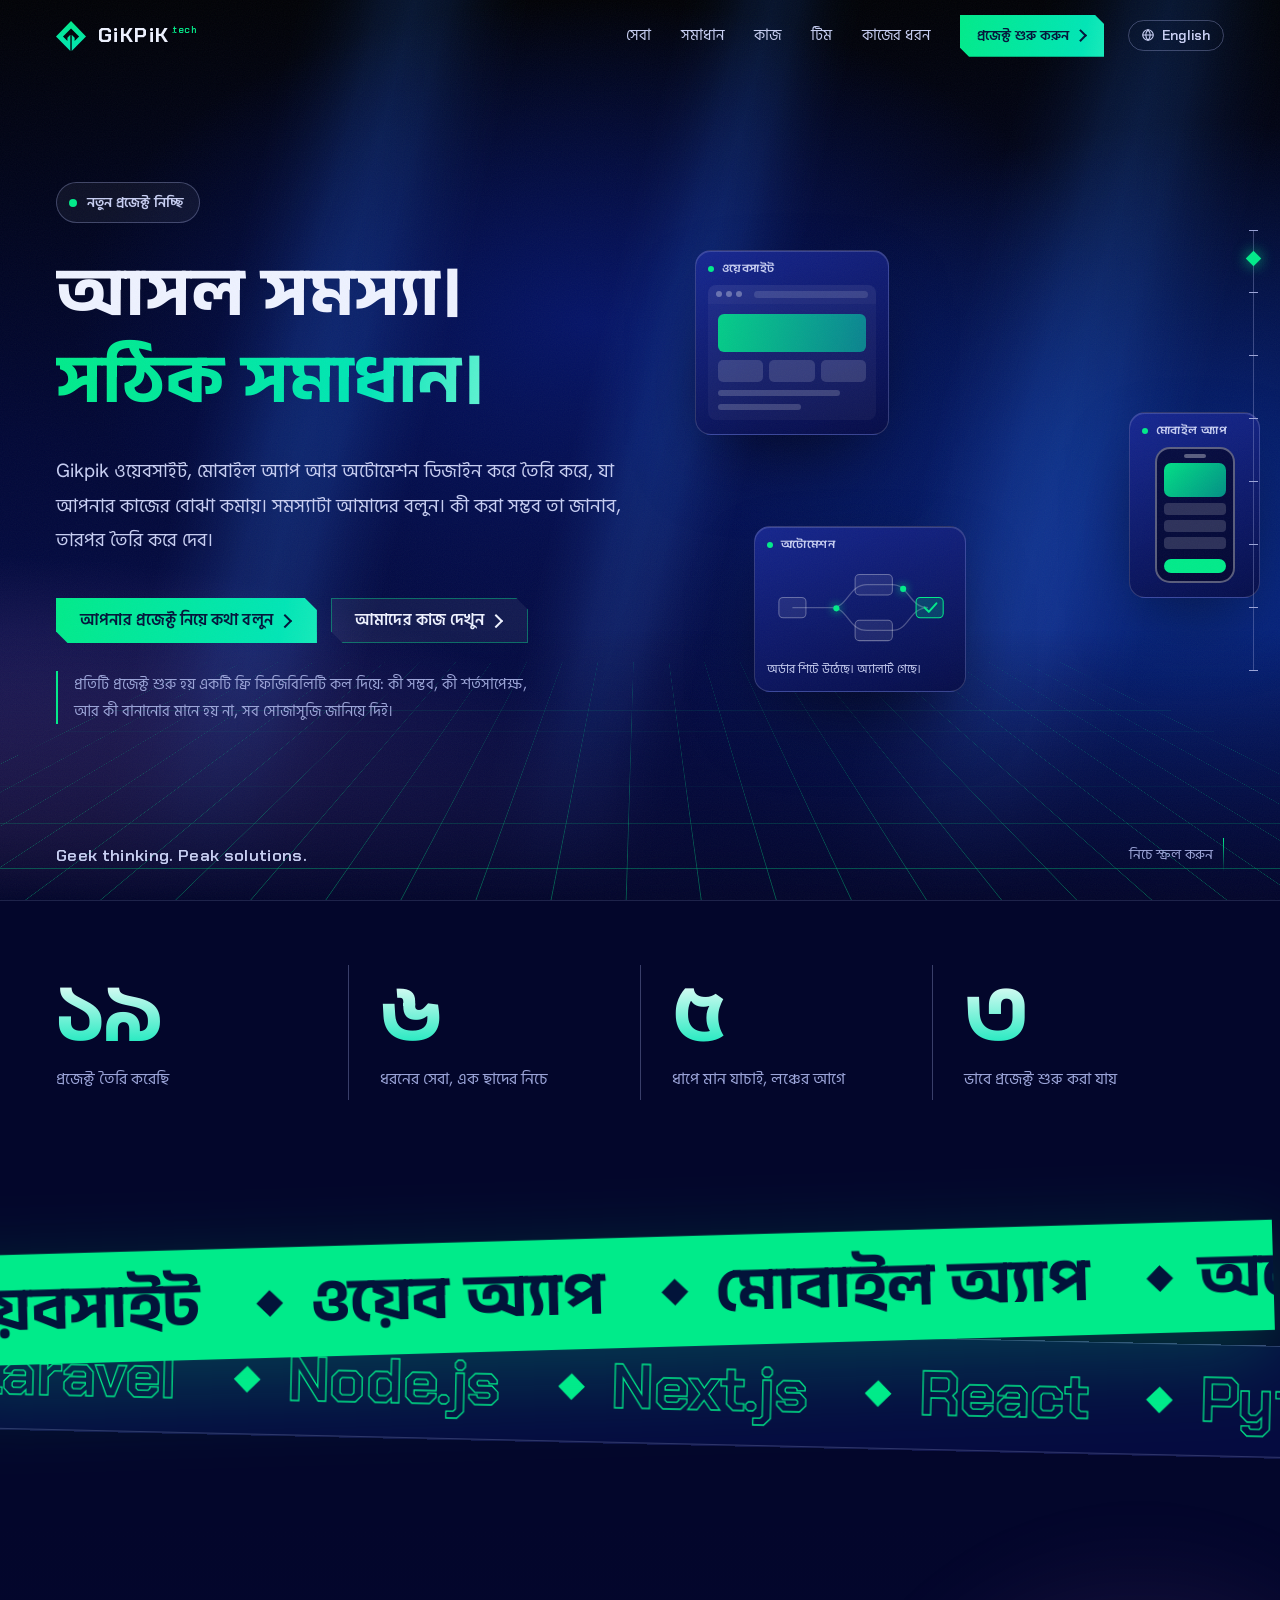
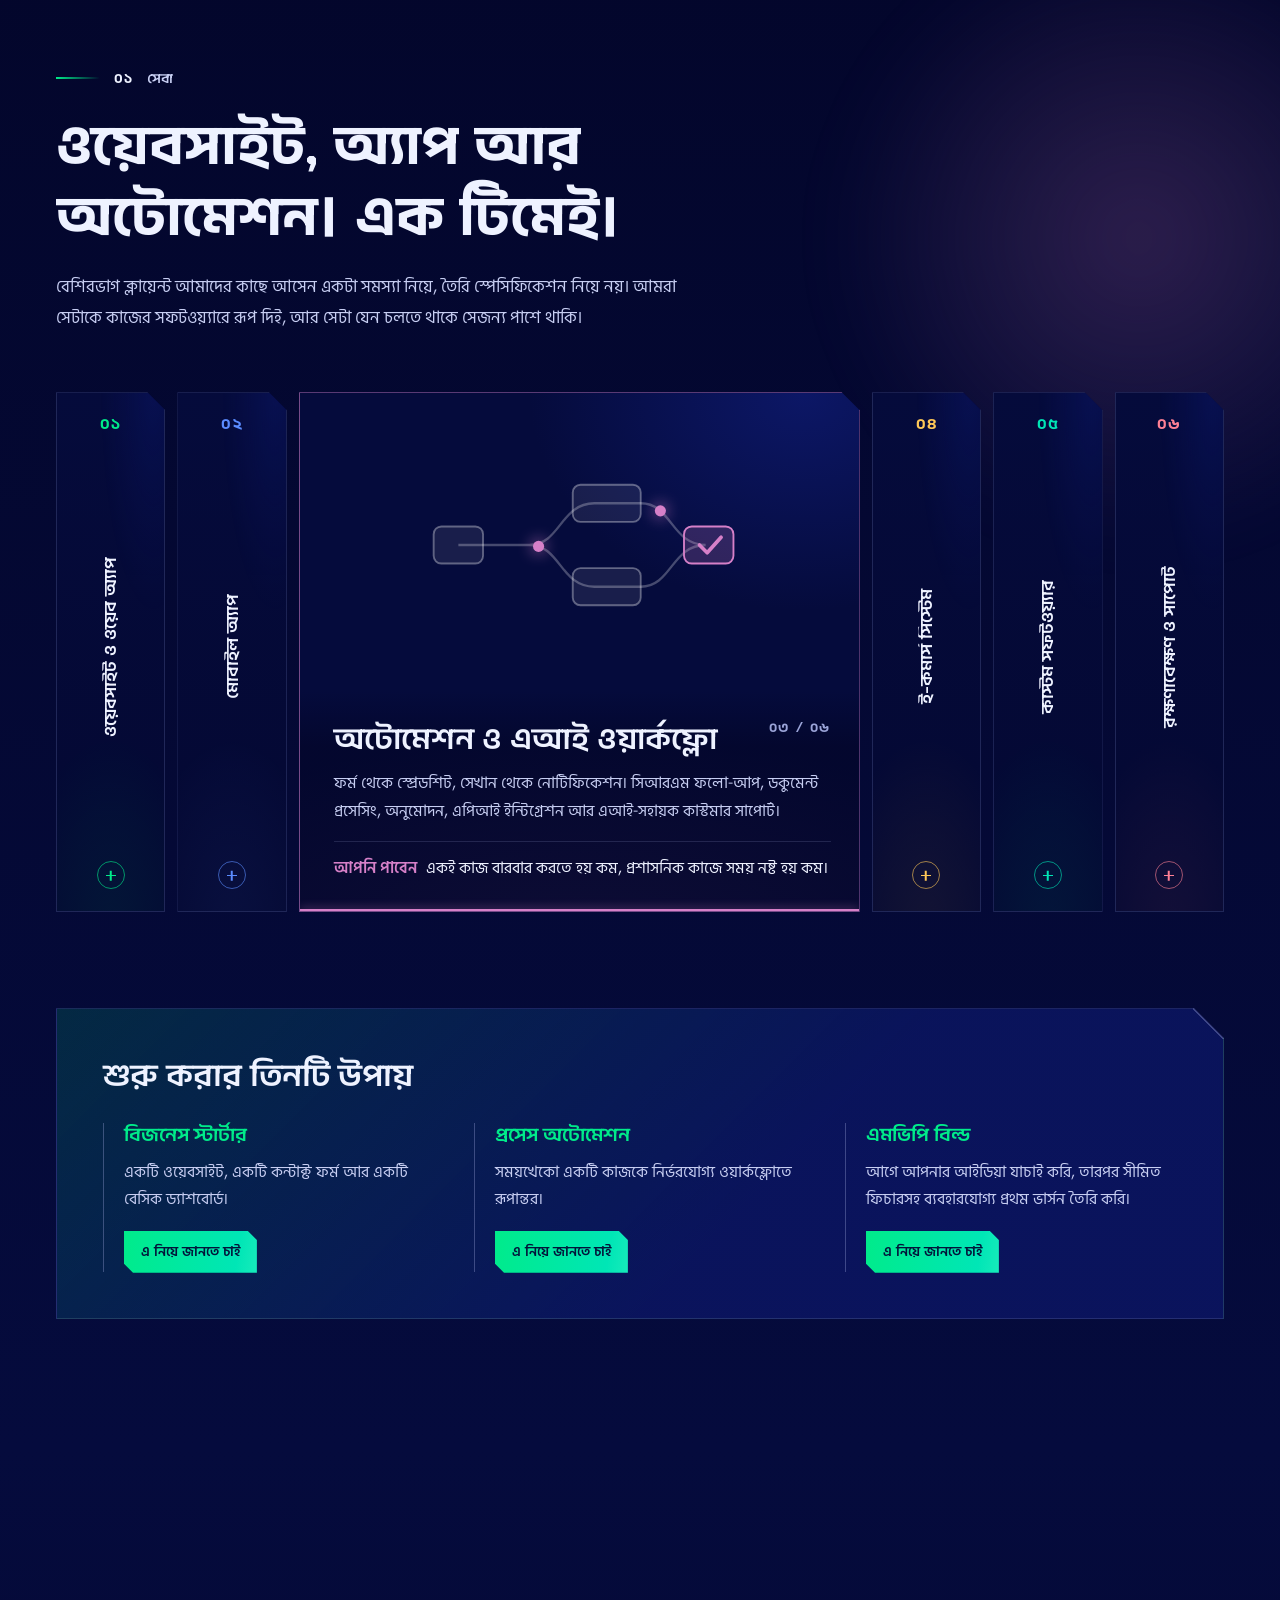
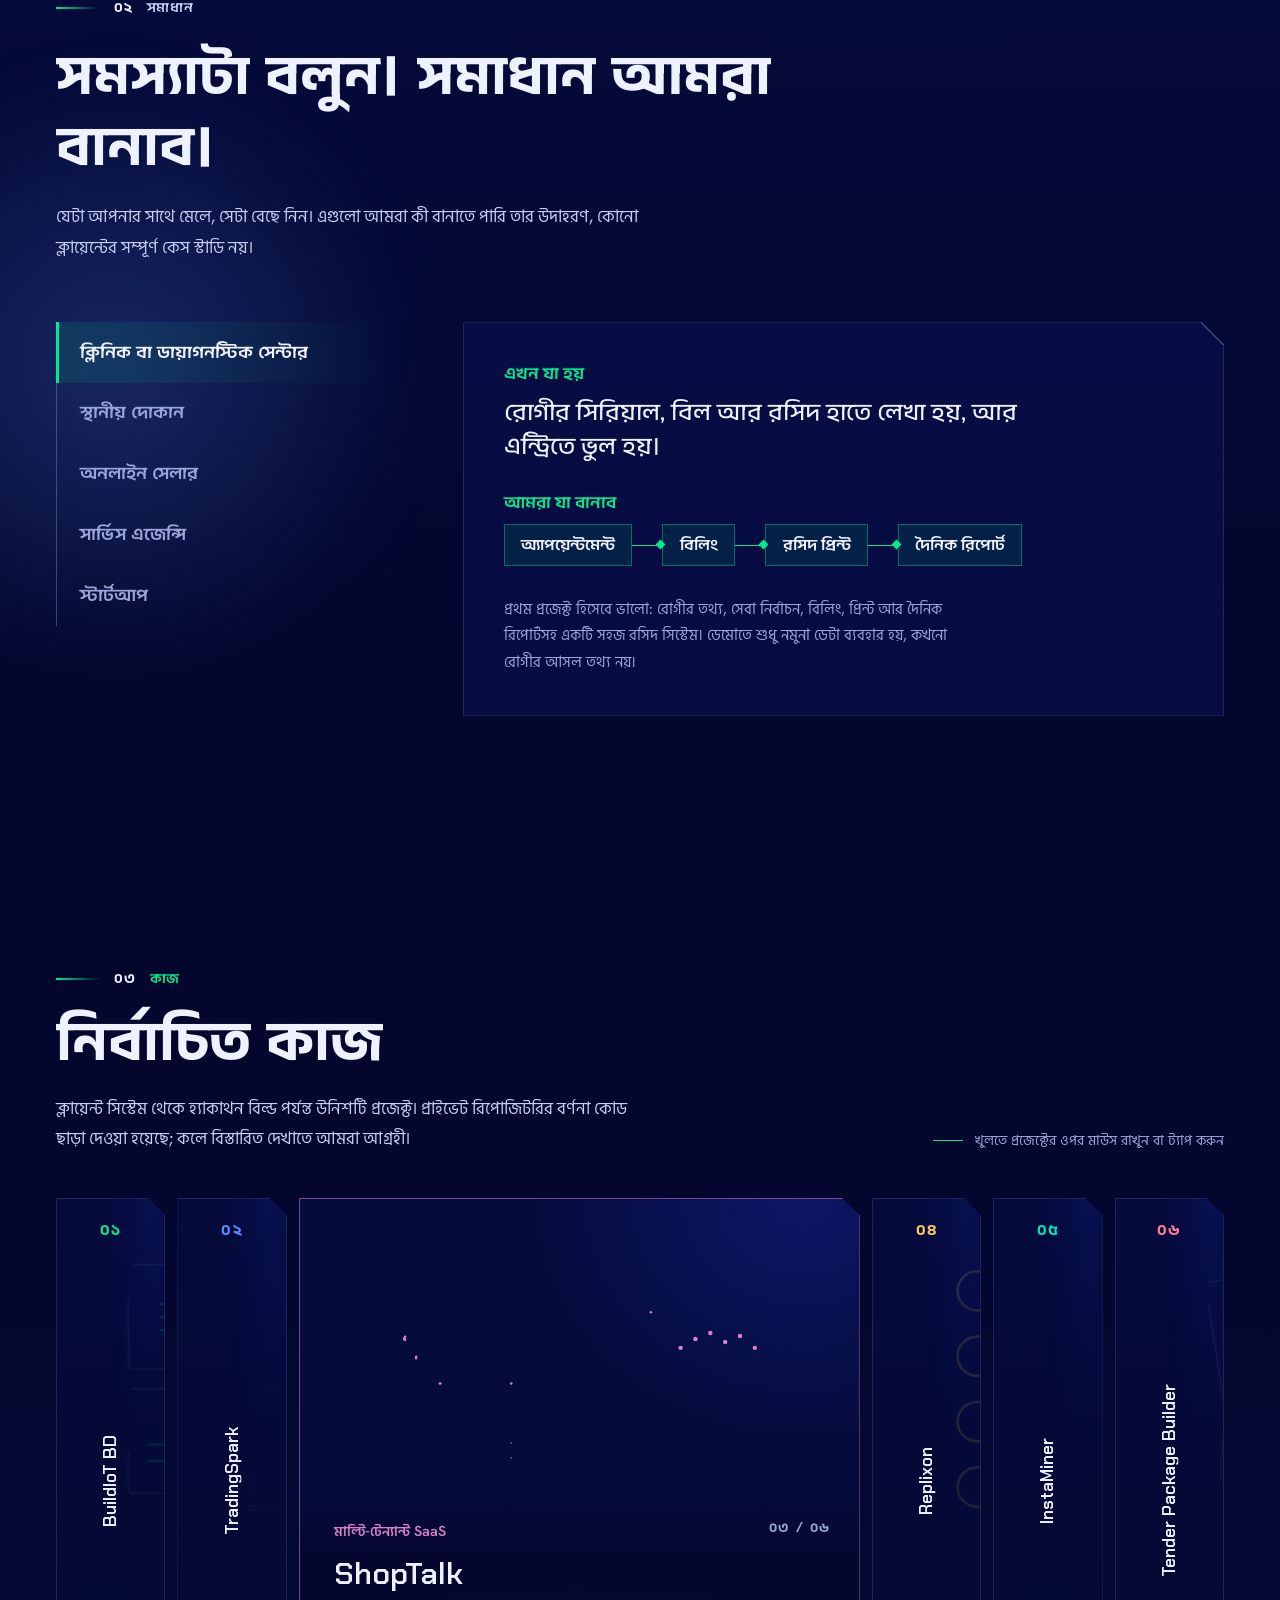
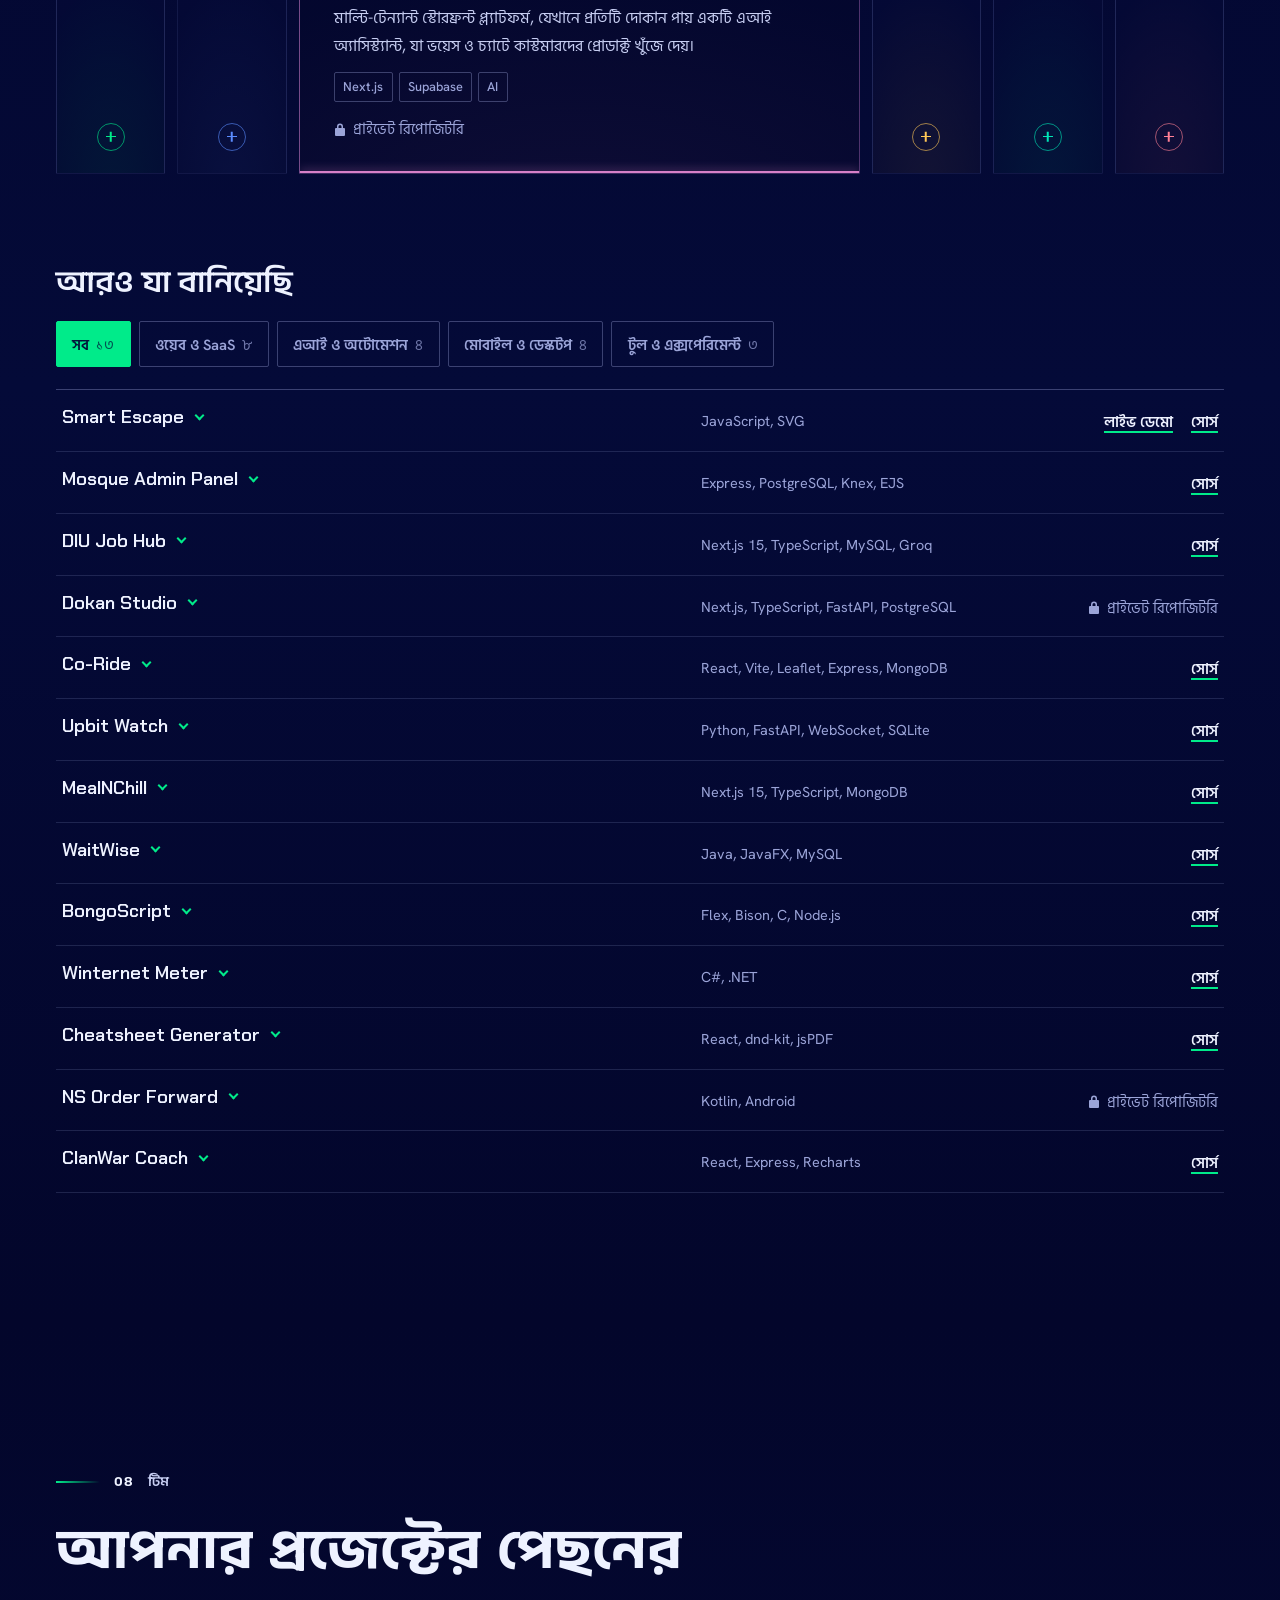
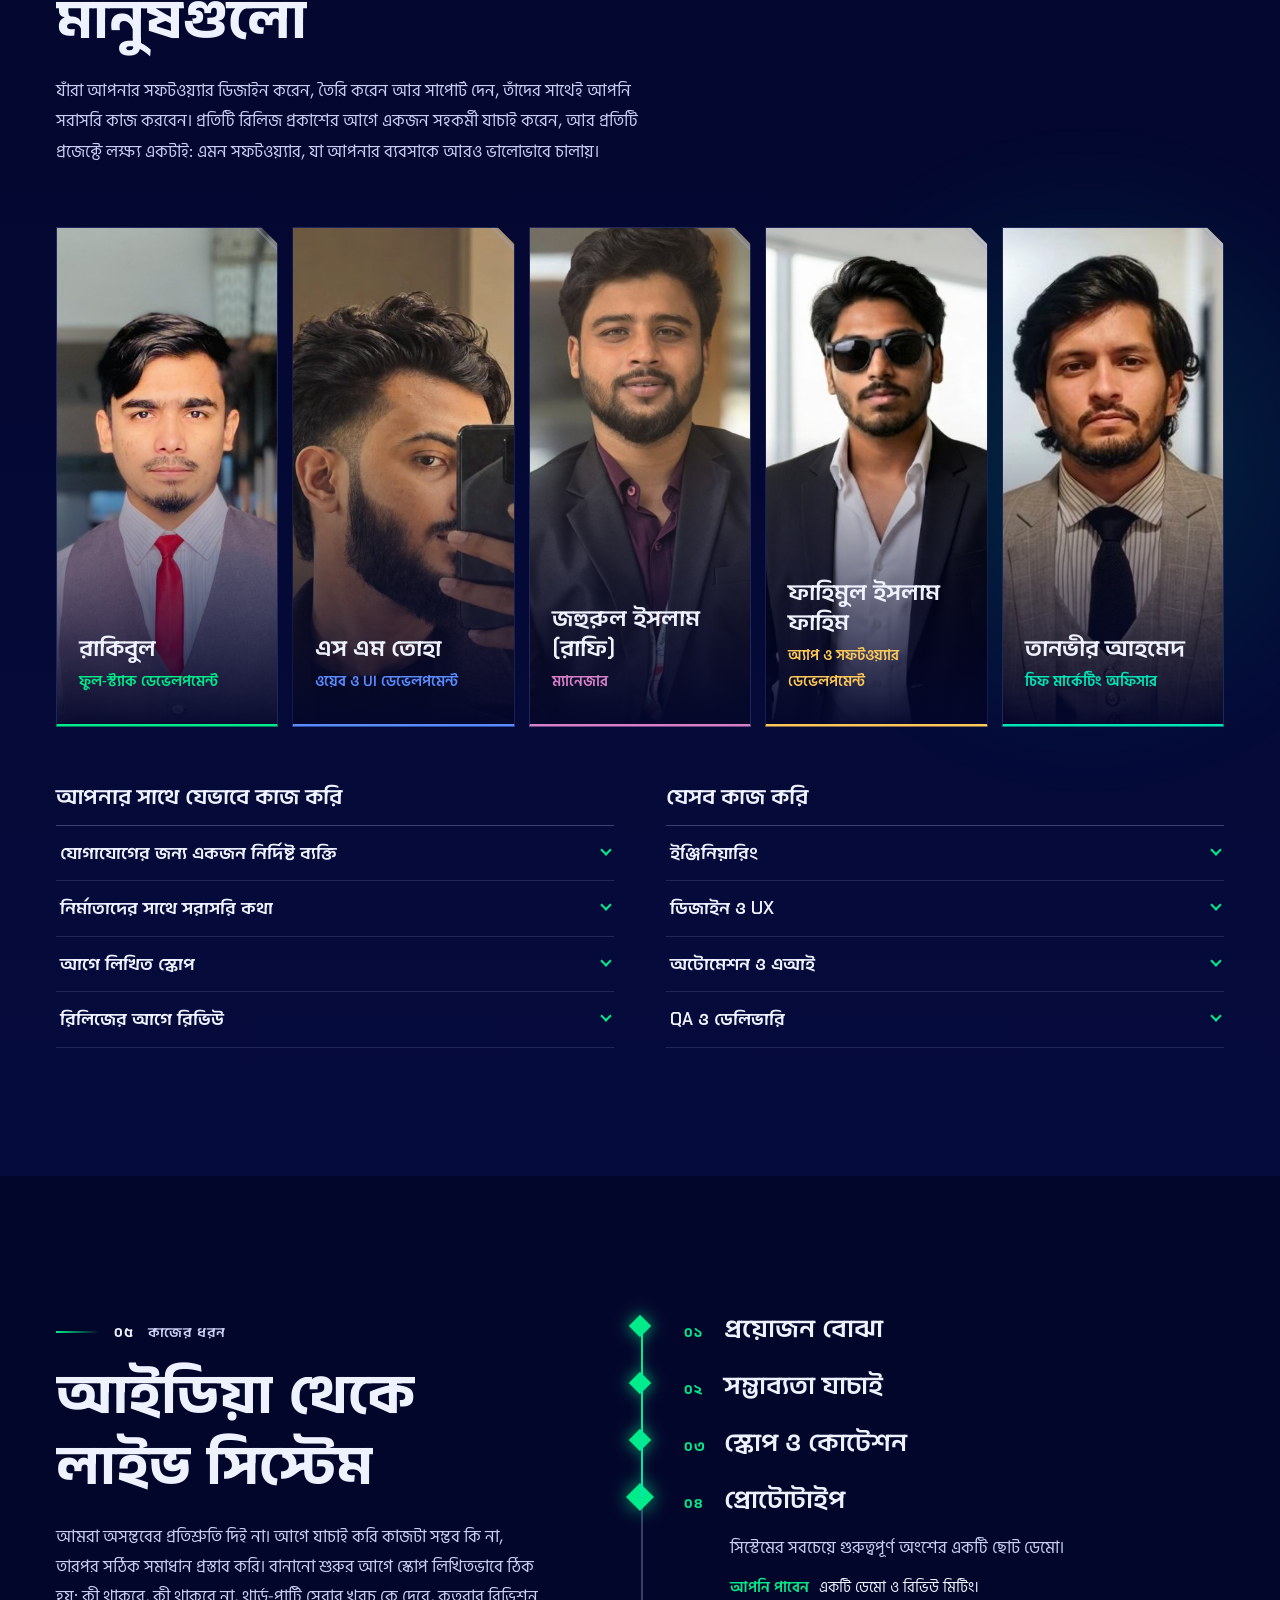
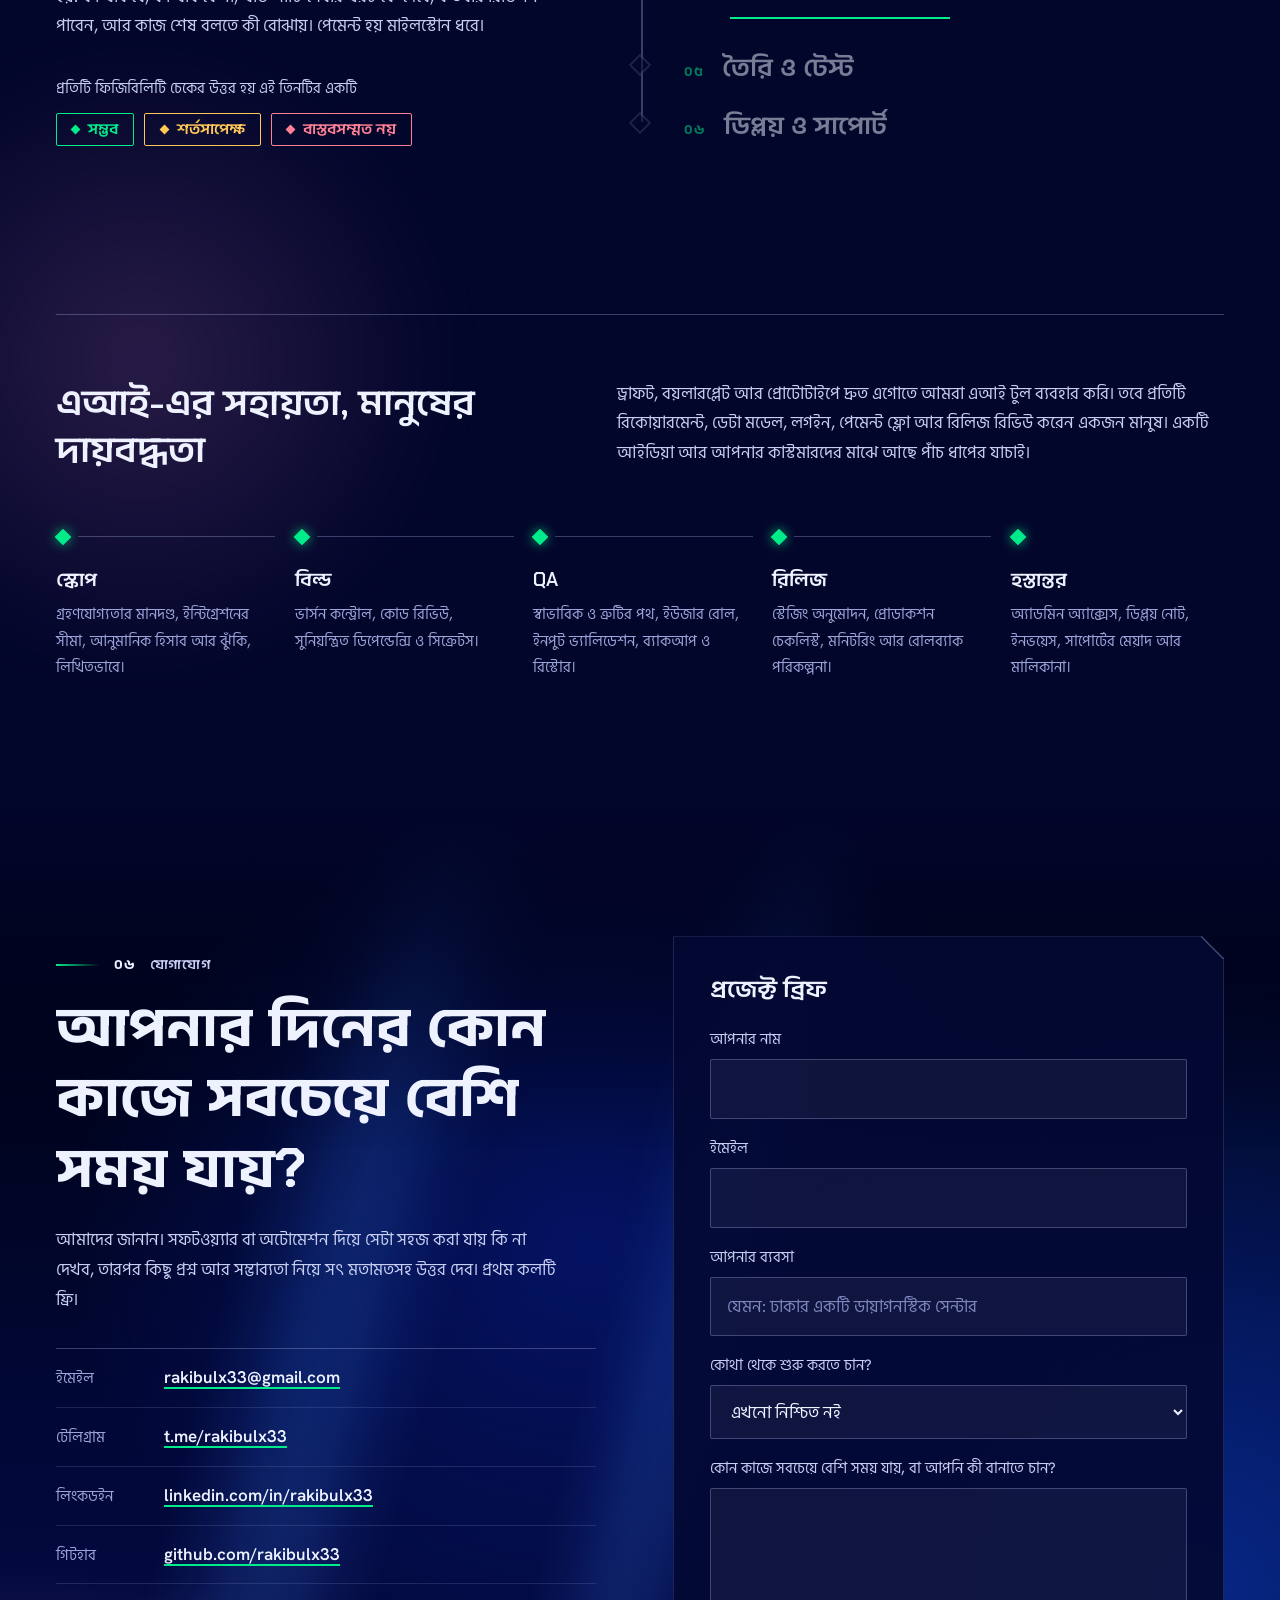
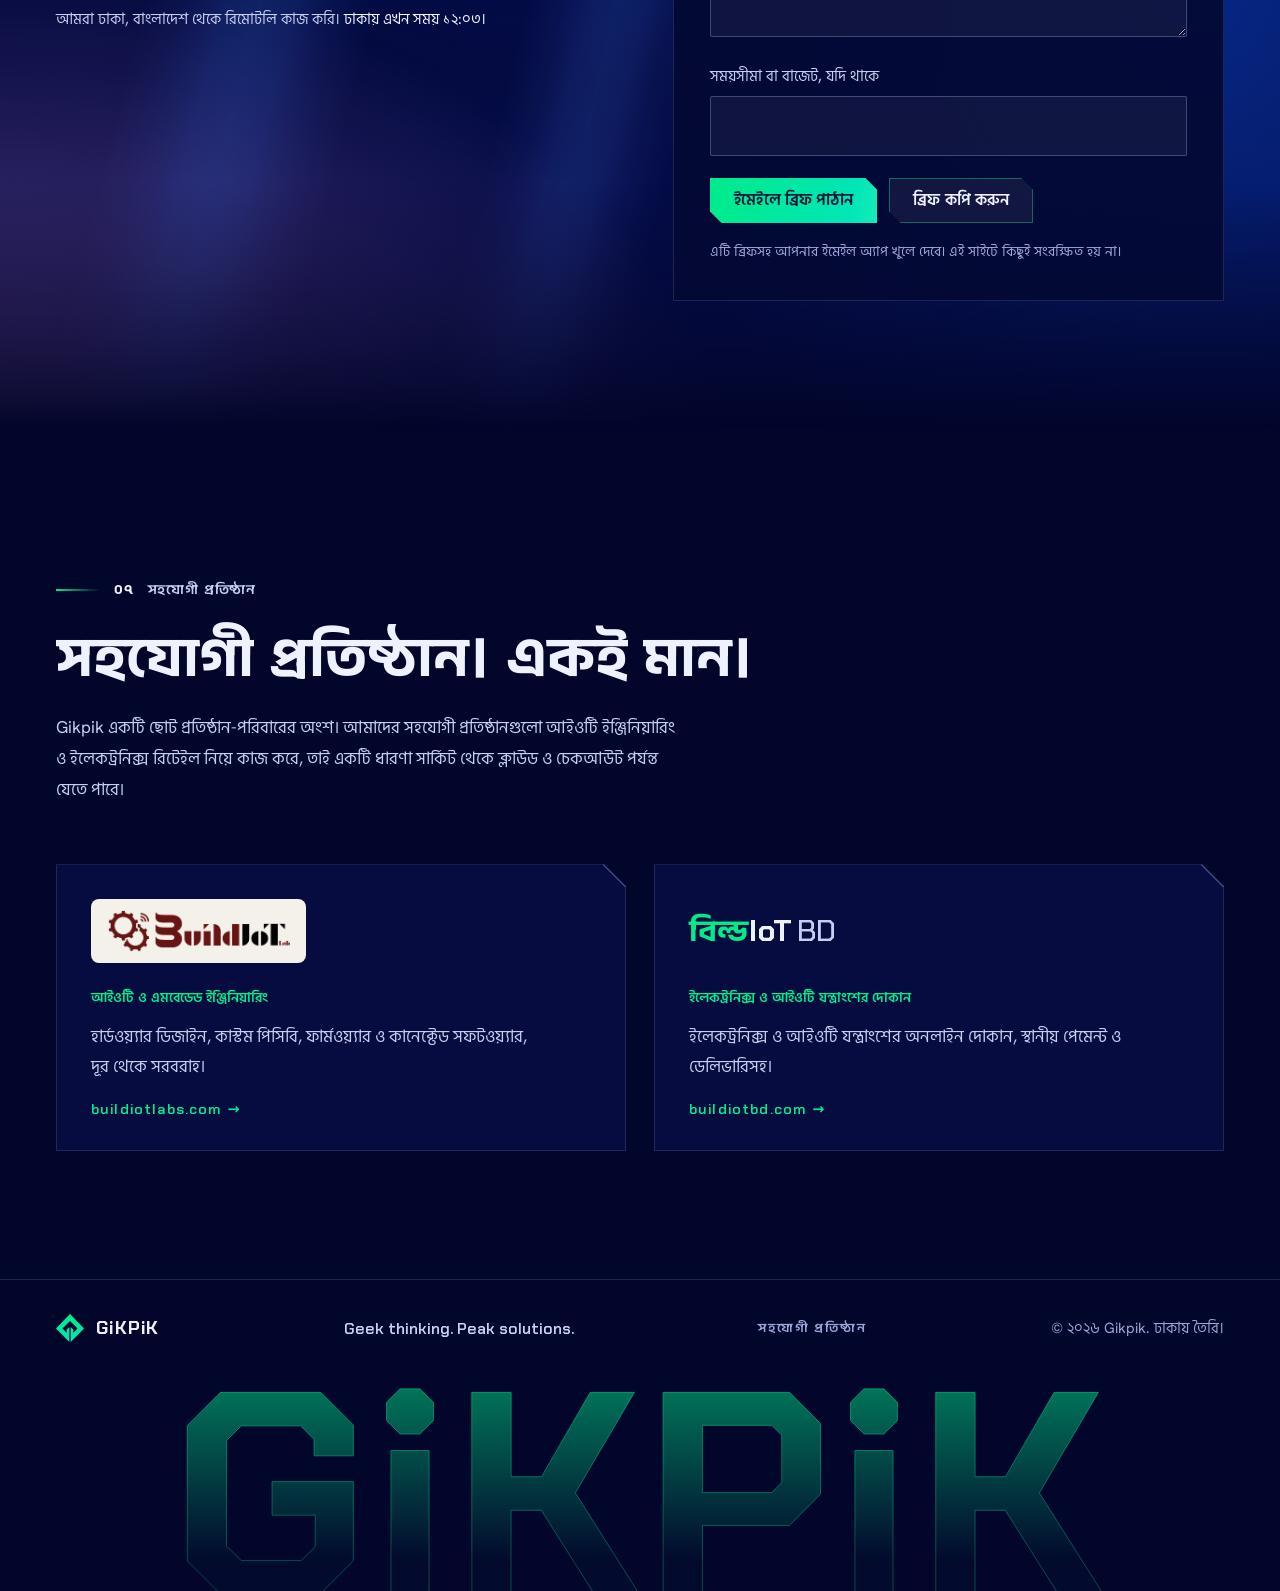
==== commit c544a9cd: "feat: add Bengali landing page and new projects to portfolio" ====
--- a/bn/index.html
+++ b/bn/index.html
@@ -118,7 +118,7 @@
   <!-- ============ NUMBERS ============ -->
   <section class="stats" aria-label="সংখ্যায় Gikpik">
     <div class="container stats-row">
-      <div class="stat"><p class="num"><span data-count="17">১৭</span></p><p class="cap">প্রজেক্ট তৈরি করেছি</p></div>
+      <div class="stat"><p class="num"><span data-count="19">১৯</span></p><p class="cap">প্রজেক্ট তৈরি করেছি</p></div>
       <div class="stat"><p class="num"><span data-count="6">৬</span></p><p class="cap">ধরনের সেবা, এক ছাদের নিচে</p></div>
       <div class="stat"><p class="num"><span data-count="5">৫</span></p><p class="cap">ধাপে মান যাচাই, লঞ্চের আগে</p></div>
       <div class="stat"><p class="num"><span data-count="3">৩</span></p><p class="cap">ভাবে প্রজেক্ট শুরু করা যায়</p></div>
@@ -315,7 +315,7 @@
       <header class="work-head">
         <div>
           <h2 class="split">নির্বাচিত কাজ</h2>
-          <p>ক্লায়েন্ট সিস্টেম থেকে হ্যাকাথন বিল্ড পর্যন্ত সতেরোটি প্রজেক্ট। প্রাইভেট রিপোজিটরির বর্ণনা কোড ছাড়া দেওয়া হয়েছে; কলে বিস্তারিত দেখাতে আমরা আগ্রহী।</p>
+          <p>ক্লায়েন্ট সিস্টেম থেকে হ্যাকাথন বিল্ড পর্যন্ত উনিশটি প্রজেক্ট। প্রাইভেট রিপোজিটরির বর্ণনা কোড ছাড়া দেওয়া হয়েছে; কলে বিস্তারিত দেখাতে আমরা আগ্রহী।</p>
         </div>
         <p class="xp-hint" aria-hidden="true">খুলতে প্রজেক্টের ওপর মাউস রাখুন বা ট্যাপ করুন</p>
       </header>
@@ -545,6 +545,8 @@
         <li data-cat="tools web"><div class="ix-main"><h4><button type="button" class="ix-toggle" aria-expanded="false">Smart Escape</button></h4><p class="ix-desc">হ্যাকাথন বিল্ড। জরুরি বের হওয়ার পথের সিমুলেটর, যা খোলা এক্সিটে যাওয়ার সবচেয়ে কম খরচের পথ খুঁজে দেয় এবং করিডর বা এক্সিট বন্ধ হলে নতুন করে হিসাব করে। ইংরেজি ও বাংলায়, কিবোর্ড দিয়ে ব্যবহারযোগ্য।</p></div><p class="ix-stack">JavaScript, SVG</p><p class="ix-links"><a href="https://rakibulx33.github.io/AI-DEV-FEST-2026-VIBE-CODING-MOCK/" rel="noopener">লাইভ ডেমো</a><a href="https://github.com/rakibulx33/AI-DEV-FEST-2026-VIBE-CODING-MOCK" rel="noopener">সোর্স</a></p></li>
         <li data-cat="web"><div class="ix-main"><h4><button type="button" class="ix-toggle" aria-expanded="false">Mosque Admin Panel</button></h4><p class="ix-desc">সদস্যদের জন্য বাংলা অ্যাডমিন সিস্টেম, যেখানে আছে পারিবারিক বংশতালিকা, দান, খরচ, ব্যাংক লেজার আর প্রিন্টযোগ্য বাংলা রিপোর্ট। রোলভিত্তিক অ্যাক্সেস, CSRF সুরক্ষা ও রেট লিমিটিংসহ।</p></div><p class="ix-stack">Express, PostgreSQL, Knex, EJS</p><p class="ix-links"><a href="https://github.com/rakibulx33/Baitur-Rahman-Jame-Mosjid" rel="noopener">সোর্স</a></p></li>
         <li data-cat="web ai"><div class="ix-main"><h4><button type="button" class="ix-toggle" aria-expanded="false">DIU Job Hub</button></h4><p class="ix-desc">বিশ্ববিদ্যালয়ের জব প্ল্যাটফর্ম, যেখানে আছে শিক্ষার্থী, রিক্রুটার ও অ্যাডমিন পোর্টাল, এআই জব ম্যাচিং আর একাডেমিক যোগ্যতা স্কোরিং।</p></div><p class="ix-stack">Next.js 15, TypeScript, MySQL, Groq</p><p class="ix-links"><a href="https://github.com/rakibulx33/diujobhub" rel="noopener">সোর্স</a></p></li>
+        <li data-cat="web ai"><div class="ix-main"><h4><button type="button" class="ix-toggle" aria-expanded="false">Dokan Studio</button></h4><p class="ix-desc">কম্পিউটার কম্পোজ ও ফটো স্টুডিওর জন্য B2B SaaS প্ল্যাটফর্ম, যাতে রয়েছে QR কোডে ফাইল আপলোড, এআই ফটো প্রসেসিং ও স্বয়ংক্রিয় প্রিন্টিং সুবিধা।</p></div><p class="ix-stack">Next.js, TypeScript, FastAPI, PostgreSQL</p><p class="ix-links"><span class="lock">প্রাইভেট রিপোজিটরি</span></p></li>
+        <li data-cat="web mobile"><div class="ix-main"><h4><button type="button" class="ix-toggle" aria-expanded="false">Co-Ride</button></h4><p class="ix-desc">ক্যাম্পাস রাইডশেয়ারিং ও কারপুলিং ওয়েব প্ল্যাটফর্ম, যেখানে আছে ইন্টারঅ্যাক্টিভ ম্যাপ রুট, সিট বুকিং এবং ডায়নামিক ভাড়া ভাগাভাগির সুবিধা।</p></div><p class="ix-stack">React, Vite, Leaflet, Express, MongoDB</p><p class="ix-links"><a href="https://github.com/Fahimulislamfahim/Co-Ride" rel="noopener">সোর্স</a></p></li>
         <li data-cat="ai"><div class="ix-main"><h4><button type="button" class="ix-toggle" aria-expanded="false">Upbit Watch</button></h4><p class="ix-desc">লিস্টিং-অ্যালার্ট বট, যা Upbit, Binance, Bithumb ও Coinbase-এ নতুন লিস্টিংয়ের ওপর নজর রাখে, WebSocket-এ লাইভ স্ট্যাটাস দেখায় এবং Telegram-এ অ্যালার্ট পাঠায়।</p></div><p class="ix-stack">Python, FastAPI, WebSocket, SQLite</p><p class="ix-links"><a href="https://github.com/rakibulx33/firstlight" rel="noopener">সোর্স</a></p></li>
         <li data-cat="web"><div class="ix-main"><h4><button type="button" class="ix-toggle" aria-expanded="false">MealNChill</button></h4><p class="ix-desc">হোস্টেল ও মেসের জন্য মিল, উপস্থিতি, ইনভেন্টরি আর যৌথ খরচের হিসাব রাখার মেস ম্যানেজমেন্ট সিস্টেম।</p></div><p class="ix-stack">Next.js 15, TypeScript, MongoDB</p><p class="ix-links"><a href="https://github.com/rakibulx33/MealNChill" rel="noopener">সোর্স</a></p></li>
         <li data-cat="mobile"><div class="ix-main"><h4><button type="button" class="ix-toggle" aria-expanded="false">WaitWise</button></h4><p class="ix-desc">সারি ব্যবস্থাপনা সিস্টেম, যাতে আছে JavaFX অ্যাডমিন ডেস্কটপ অ্যাপ আর মোবাইল ওয়েব ভিউ। কাস্টমার QR কোড স্ক্যান করে সারিতে যুক্ত হন এবং লাইভ অবস্থান দেখতে পান।</p></div><p class="ix-stack">Java, JavaFX, MySQL</p><p class="ix-links"><a href="https://github.com/rakibulx33/WaitWise" rel="noopener">সোর্স</a></p></li>
